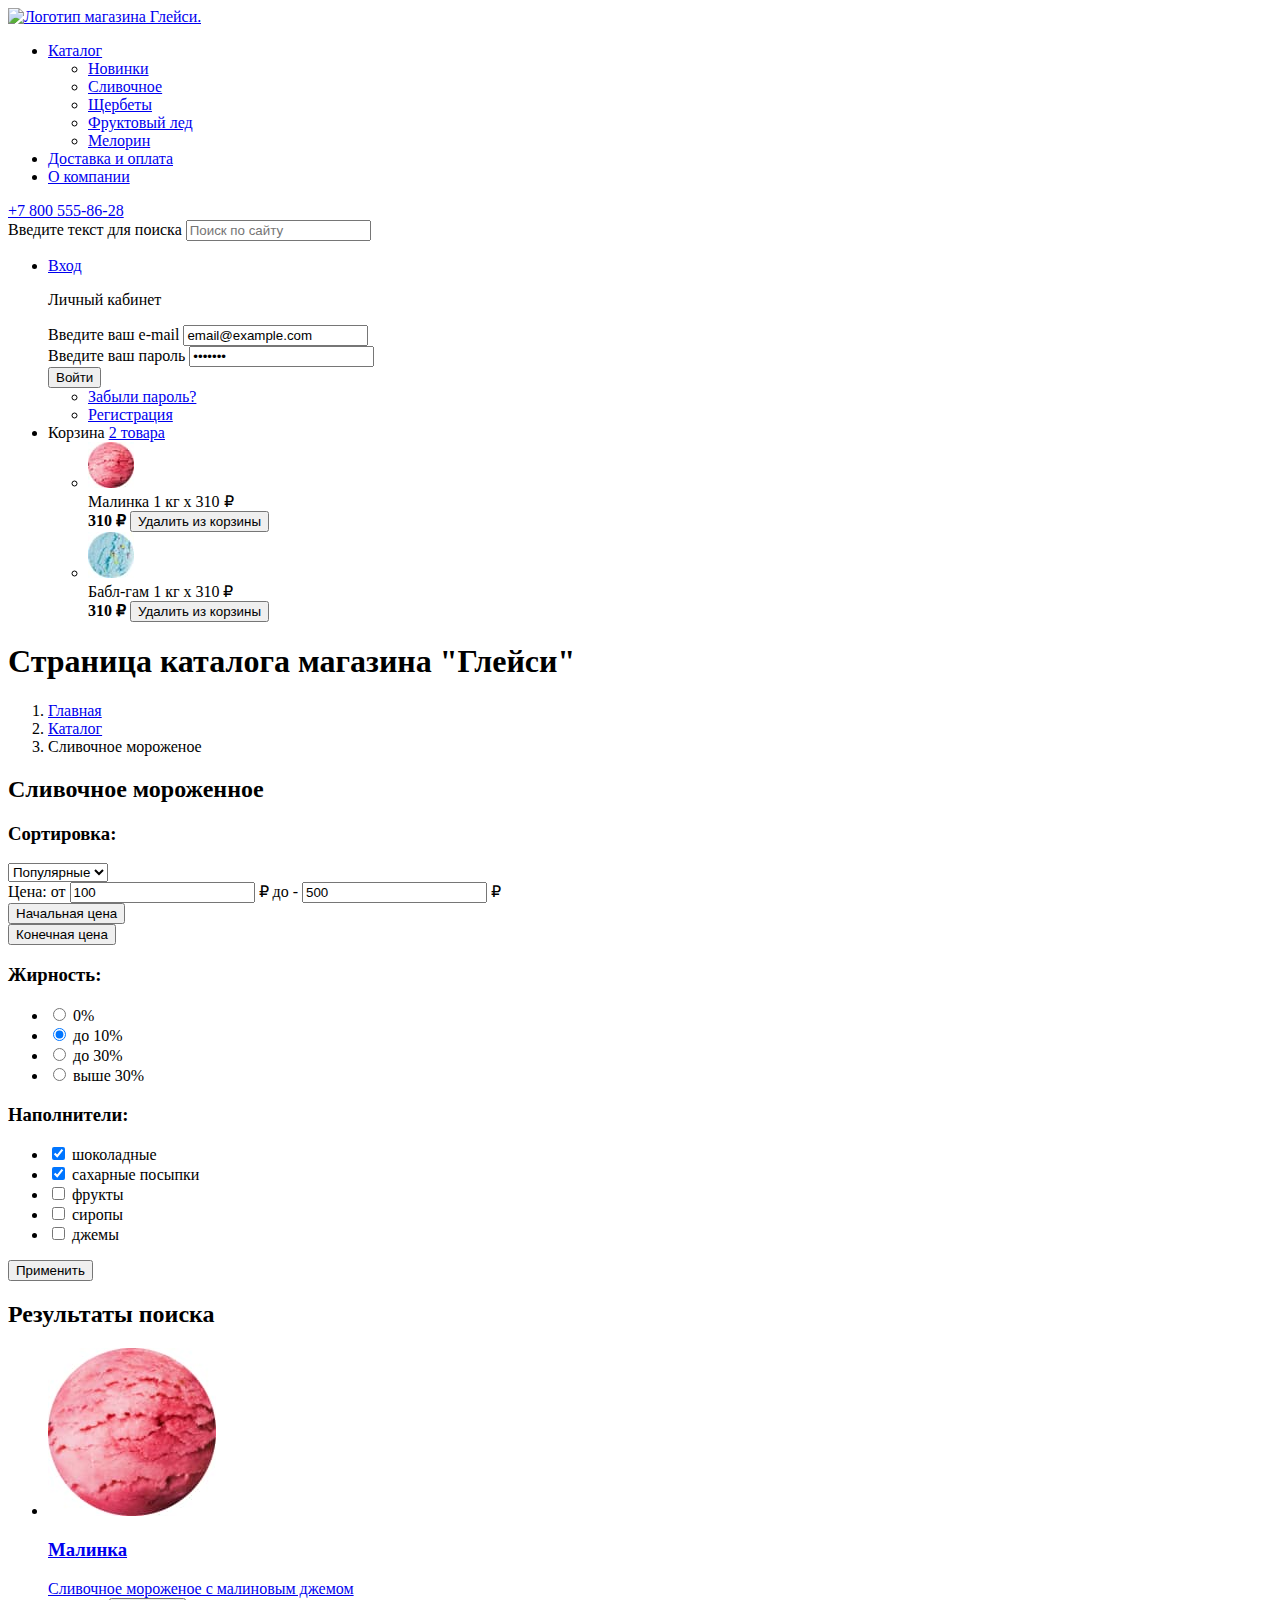
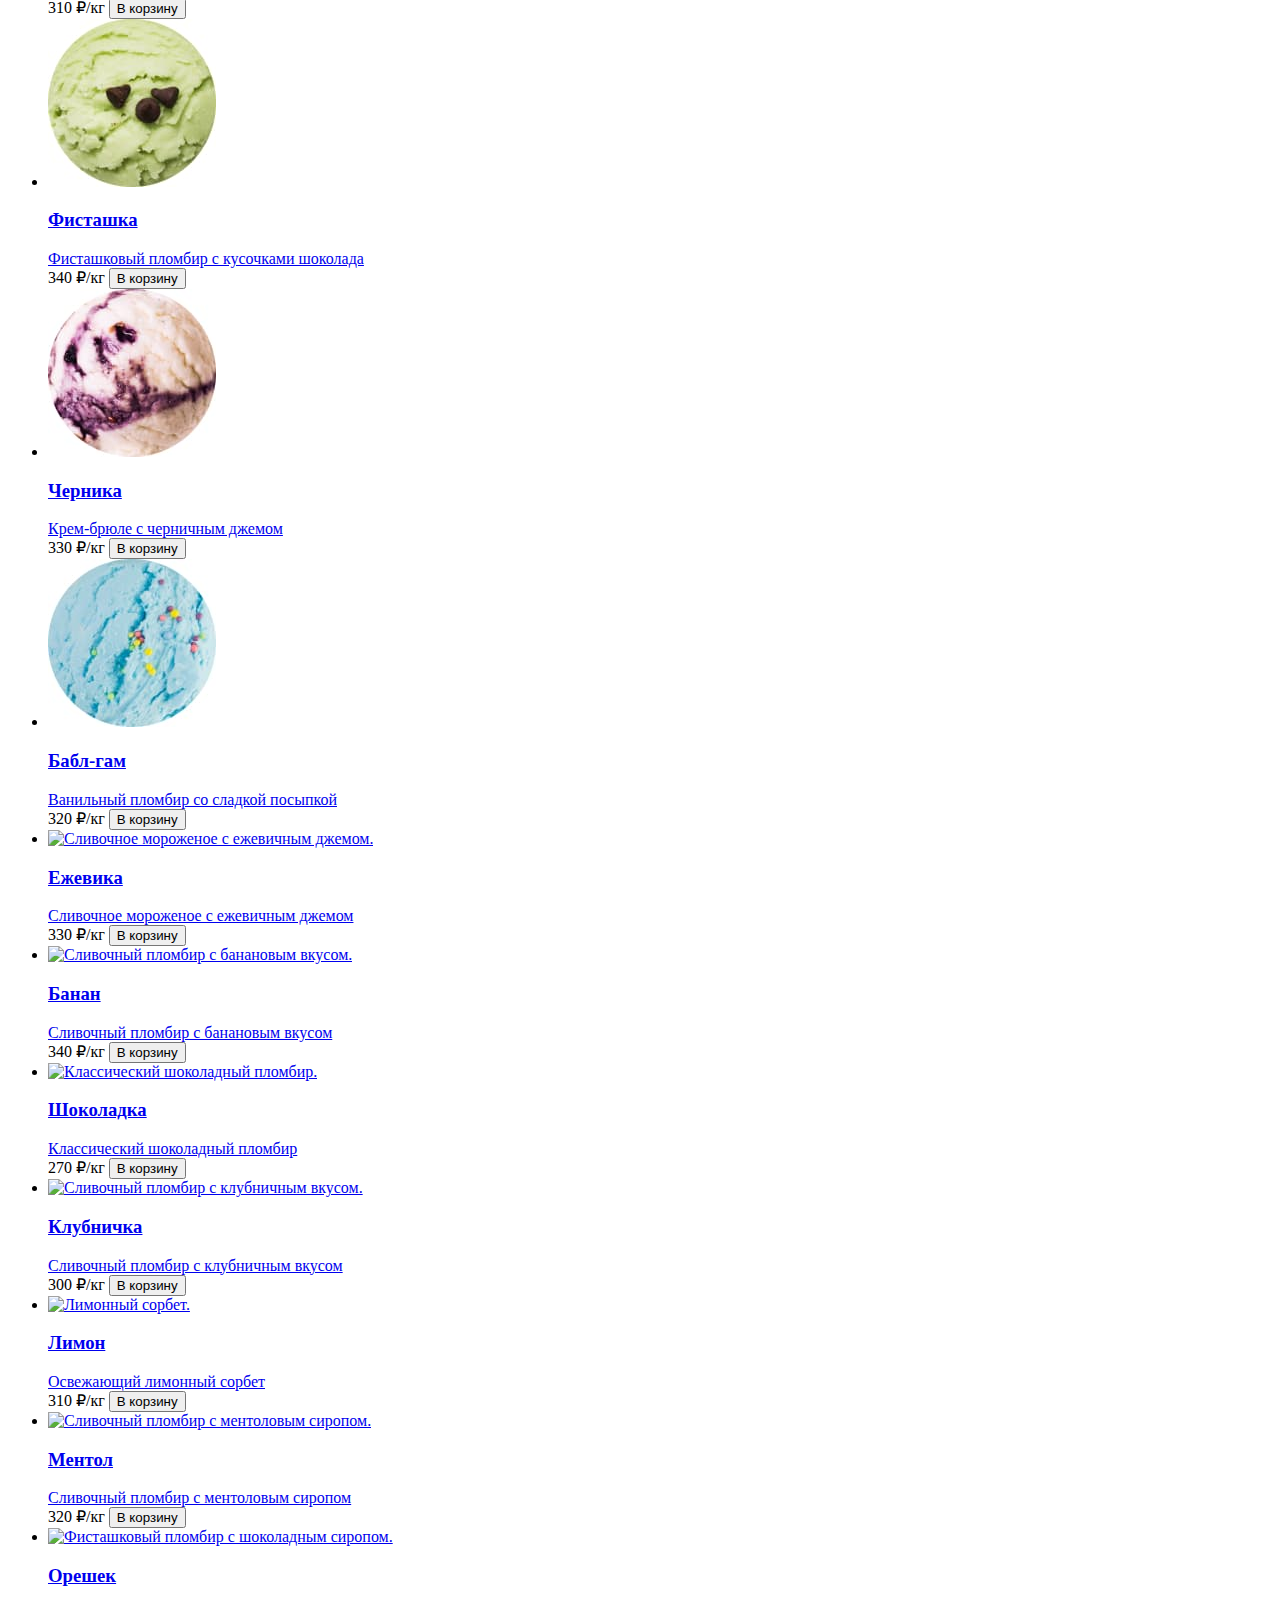
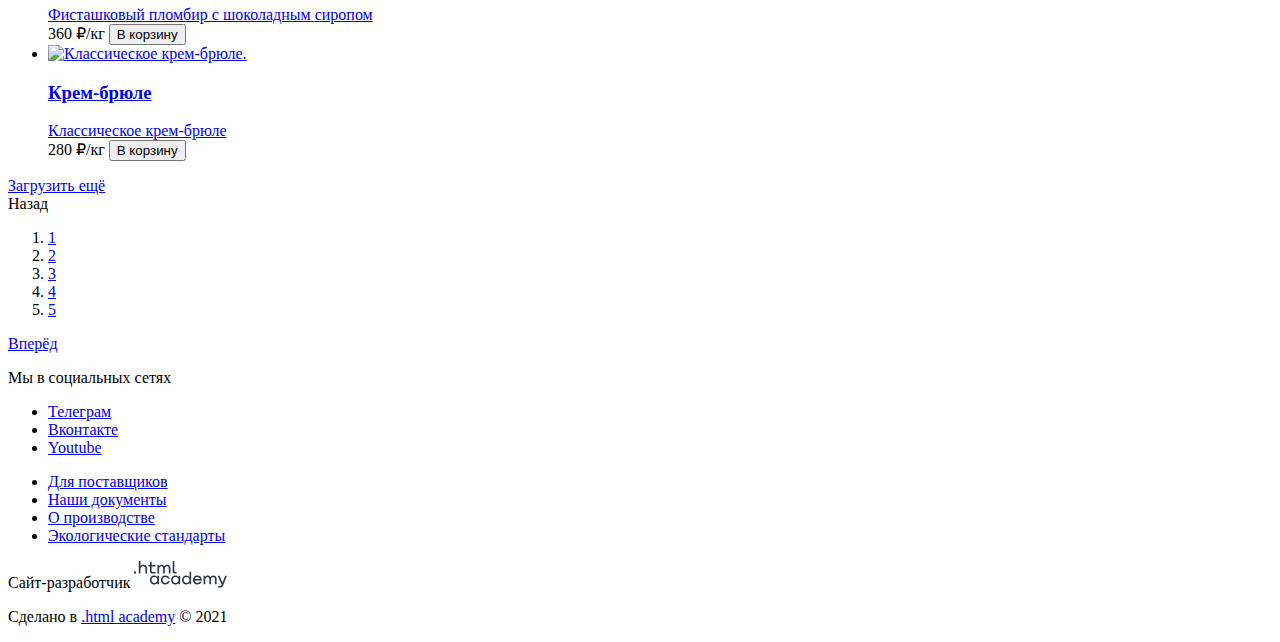
==== catalog.html @ 76308889 "подключает фавиконку" ====
<!DOCTYPE html>
<html lang="ru">

  <head>
    <meta charset="utf-8">
    <title>HTML Academy: Глейси</title>
    <link rel="stylesheet" href="styles/styles.css">
    <link rel="icon" href="favicon.ico">
    <link rel="icon" type="image/png" sizes="32x32" href="./images/favicon.png">
  </head>


  <body>
    <div class="container">
      <header class="main-header">
        <a href="/index.html" class="logo-navigation">
          <img src="./images/logo.svg" alt="Логотип магазина Глейси." width="137" height="56">
        </a>
        <nav class="main-navigation">
          <ul class="main-navigation-list">
            <li class="main-navigation-item">
              <a href="#" class="main-navigation-link">Каталог</a>
              <div class="navigation-catalog">
                <ul class="navigation-catalog-menu">
                  <li class="navigation-catalog-item">
                    <a href="#" class="navigation-catalog-link">Новинки</a>
                  </li>
                  <li class="navigation-catalog-item">
                    <a href="#" class="navigation-catalog-link">Сливочное</a>
                  </li>
                  <li class="navigation-catalog-item">
                    <a href="#" class="navigation-catalog-link">Щербеты</a>
                  </li>
                  <li class="navigation-catalog-item">
                    <a href="#" class="navigation-catalog-link">Фруктовый лед</a>
                  </li>
                  <li class="navigation-catalog-item">
                    <a href="#" class="navigation-catalog-link">Мелорин</a>
                  </li>
                </ul>
              </div>
            </li>
            <li class="main-navigation-item">
              <a href="#" class="main-navigation-link">Доставка и оплата</a>
            </li>
            <li class="main-navigation-item">
              <a href="#" class="main-navigation-link">О компании</a>
            </li>
          </ul>
          <div class="other-navigation">
            <a href="tel:+78005558628" class="header-link-phone">
              <span class="header-phone-text">+7 800 555-86-28</span>
            </a>
            <div class="header-search">
              <form action="https://echo.htmlacademy.ru/" class="navigation-form" method="get">
                <label class="visually-hidden" for="search">Введите текст для поиска</label>
                <input class="navigation-search" id="search" type="text" name="search" placeholder="Поиск по сайту"
                  required>
              </form>
            </div>
            <ul class="user-navigation">
              <li class="user-navigation-item">
                <a href="#" class="user-navigation-link">Вход</a>
                <div class="personal-account">
                  <p class="personal-account-title">Личный кабинет</p>
                  <form action="https://echo.htmlacademy.ru/" class="personal-account-form">
                    <div class="personal-account-label">
                      <label for="mail" class="visually-hidden">Введите ваш e-mail</label>
                      <input type="email" name="e-mail" id="mail" value="email@example.com" required>
                    </div>
                    <div class="personal-account-label">
                      <label for="password" class="visually-hidden">Введите ваш пароль</label>
                      <input type="password" name="password" id="password" value="example" required>
                    </div>
                    <button class="personal-account-button" type="submit">
                      <span class="button-text">Войти</span>
                    </button>
                    <ul class="personal-account-links">
                      <li class="personal-account-item">
                        <a href="#" class="password-link">Забыли пароль?</a>
                      </li>
                      <li class="personal-account-item">
                        <a href="#" class="registration-link">Регистрация</a>
                      </li>
                    </ul>
                  </form>
                </div>
              </li>
              <li class="user-navigation-item">
                <span class="visually-hidden">Корзина</span>
                <a href="#" class="user-navigation-cart">
                  <span class="user-navigation-text">2 товара</span>
                </a>
                <div class="popover-cart">
                  <div class="popover-cart-wrapper">
                    <ul class="cart-list-products">
                      <li class="cart-item-product">
                        <span class="cart-image-wrapper">
                          <img src="./images/products/product-cart-1.jpg" alt="Мороженное с малиновым джемом."
                            class="cart-image" width="46" height="46">
                        </span>
                        <div class="product-wrapper">
                          <span class="cart-product-name">Малинка</span>
                          <span class="cart-chosen-price">1 кг х 310 ₽</span>
                        </div>
                        <b class="cart-product-price">310 ₽</b>
                        <button class="cart-product-delete" type="button">
                          <span class="visually-hidden">Удалить из корзины</span>
                        </button>
                      </li>
                      <li class="cart-item-product">
                        <span class="cart-image-wrapper">
                          <img src="./images/products/product-cart-2.jpg" alt="Ванильный пломбир со сладкой посыпкой."
                            class="cart-image" width="46" height="46">
                        </span>
                        <div class="product-wrapper">
                          <span class="cart-product-name">Бабл-гам</span>
                          <span class="cart-chosen-price">1 кг х 310 ₽</span>
                        </div>
                        <b class="cart-product-price">310 ₽</b>
                        <button class="cart-product-delete" type="button">
                          <span class="visually-hidden">Удалить из корзины</span>
                        </button>
                      </li>
                    </ul>
                  </div>
                </div>
              </li>
            </ul>
          </div>
        </nav>
      </header>
      <main class="main-catalog">
        <h1 class="visually-hidden">Страница каталога магазина "Глейси"</h1>
        <ol class="breadcrumbs">
          <li class="breadcrumb-item">
            <a href="index.html" class="breadcrumb-link">Главная</a>
          </li>
          <li class="breadcrumb-item">
            <a href="#" class="breadcrumb-link">Каталог</a>
          </li>
          <li class="breadcrumb-item">
            <span class="breadcrumb-link breadcrumb-link-current">Сливочное мороженое</span>
          </li>
        </ol>
        <section class="catalog-filter">
          <h2 class="catalog-filter-heading">Сливочное мороженное</h2>
          <form action="https://echo.htmlacademy.ru/" class="catalog-filter-form" method="get">
            <div class="filter-group">
              <h3 class="filter-group-title">Сортировка:</h3>
              <select class="catalog-select" name="sorting">
                <option class="product-classification" value="popular" selected>Популярные</option>
                <option class="product-classification" value="inexpensive">Дорогие</option>
                <option class="product-classification" value=" feedback">Дешевые</option>
              </select>
            </div>
            <div class="filter-group">
              <label for="filter-price" class="filter-group-title">Цена:</label>
              <span class="visually-hidden">от</span>
              <input id="filter-price" class="filter-control" name="min-price" placeholder="" value="100" type="number">
              <span class="filter-control-text">₽</span>


              <label for="filter-price-min">
                <span class="visually-hidden">до</span>
              </label>-
              <input id="filter-price-min" class="filter-control" name="max-price" placeholder="" value="500"
                type="number">
              <span class="filter-control-text">₽</span>
              <div class="range">
                <div class="range-scale">
                  <div class="range-bar" style="left: 0; width: 164px;">
                    <button class="range-button range-button-min" type="button">
                      <span class="visually-hidden">Начальная цена</span>
                    </button>
                    <button class="range-button range-button-max" type="button">
                      <span class="visually-hidden">Конечная цена</span>
                    </button>
                  </div>
                </div>
              </div>
            </div>
            <div class="filter-group">
              <h3 class="filter-group-title">Жирность:</h3>
              <ul class="filter-list">
                <li class="filter-item">
                  <label class="filter-control">
                    <input class="filter-control-input visually-hidden" type="radio" name="percent-fat"
                      value="fat-free">
                    <span class="filter-control-check"></span>
                    <span class="filter-label">0%</span>
                  </label>
                </li>
                <li class="filter-item">
                  <label class="filter-control">
                    <input class="filter-control-input visually-hidden" type="radio" name="percent-fat" value="low-fat"
                      checked>
                    <span class="filter-control-check"></span>
                    <span class="filter-label">до 10%</span>
                  </label>
                </li>
                <li class="filter-item">
                  <label class="filter-control">
                    <input class="filter-control-input visually-hidden" type="radio" name="percent-fat"
                      value="medium-fat">
                    <span class="filter-control-check"></span>
                    <span class="filter-label">до 30%</span>
                  </label>
                </li>
                <li class="filter-item">
                  <label class="filter-control">
                    <input class="filter-control-input visually-hidden" type="radio" name="percent-fat"
                      value="high-fat">
                    <span class="filter-control-check"></span>
                    <span class="filter-label">выше 30%</span>
                  </label>
                </li>
              </ul>
            </div>
            <div class="filter-group">
              <h3 class="filter-group-title">Наполнители:</h3>
              <ul class="filter-list">
                <li class="filter-item">
                  <label class="filter-control">
                    <input class="filter-control-input visually-hidden" type="checkbox" name="chocolate"
                      value="filler-chocolate" checked>
                    <span class="filter-control-mark"></span>
                    <span class="filter-label">шоколадные</span>
                  </label>
                </li>
                <li class="filter-item">
                  <label class="filter-control">
                    <input class="filter-control-input visually-hidden" type="checkbox" name="sugar"
                      value="filler-sugar" checked>
                    <span class="filter-control-mark"></span>
                    <span class="filter-label">сахарные посыпки</span>
                  </label>
                </li>
                <li class="filter-item">
                  <label class="filter-control">
                    <input class="filter-control-input visually-hidden" type="checkbox" name="fruits"
                      value="filler-fruits">
                    <span class="filter-control-mark"></span>
                    <span class="filter-label">фрукты</span>
                  </label>
                </li>
                <li class="filter-item">
                  <label class="filter-control">
                    <input class="filter-control-input visually-hidden" type="checkbox" name="syrup"
                      value="filler-syrup">
                    <span class="filter-control-mark"></span>
                    <span class="filter-label">сиропы</span>
                  </label>
                </li>
                <li class="filter-item">
                  <label class="filter-control">
                    <input class="filter-control-input visually-hidden" type="checkbox" name="jam" value="filler-jam">
                    <span class="filter-control-mark"></span>
                    <span class="filter-label">джемы</span>
                  </label>
                </li>
              </ul>
            </div>
            <button class="filter-button" type="submit">Применить</button>
          </form>
        </section>
        <section class="catalog-result">
          <h2 class="visually-hidden">Результаты поиска</h2>
          <ul class="catalog-products-list">
            <li class="product-item">
              <a href="#" class="product-item-link">
                <img src="./images/products/product-1.jpg" alt="Мороженное с малиновым джемом."
                  class="product-item-image">
                <h3 class="product-title">Малинка</h3>
                <span class="product-text">Сливочное мороженое с малиновым джемом</span>
              </a>
              <div class="product-price">
                <span class="product-item-price">310 ₽/кг</span>
                <button class="product-item-favorite">
                  <span class="visually-hidden">В корзину</span>
                </button>
              </div>
            </li>
            <li class="product-item">
              <a href="#" class="product-item-link">
                <img src="./images/products/product-2.jpg" alt="Фисташковый пломбир с кусочками шоколада."
                  class="product-item-image">
                <h3 class="product-item-title">Фисташка</h3>
                <span class="product-item-text">Фисташковый пломбир с кусочками шоколада</span>
              </a>
              <div class="product-price">
                <span class="product-item-price">340 ₽/кг</span>
                <button class="product-item-favorite">
                  <span class="visually-hidden">В корзину</span>
                </button>
              </div>
            </li>
            <li class="product-item">
              <a href="#" class="product-item-link">
                <img src="./images/products/product-3.jpg" alt="Крем-брюле с черничным джемом."
                  class="product-item-image">
                <h3 class="product-item-title">Черника</h3>
                <span class="product-item-text">Крем-брюле с черничным джемом</span>
              </a>
              <div class="product-price">
                <span class="product-item-price">330 ₽/кг</span>
                <button class="product-item-favorite">
                  <span class="visually-hidden">В корзину</span>
                </button>
              </div>
            </li>
            <li class="product-item">
              <a href="#" class="product-item-link">
                <img src="./images/products/product-4.jpg" alt="Ванильный пломбир со сладкой посыпкой."
                  class="product-item-image">
                <h3 class="product-item-title">Бабл-гам</h3>
                <span class="product-item-text">Ванильный пломбир со сладкой посыпкой</span>
              </a>
              <div class="product-price">
                <span class="product-item-price">320 ₽/кг</span>
                <button class="product-item-favorite">
                  <span class="visually-hidden">В корзину</span>
                </button>
              </div>
            </li>
            <li class="product-item">
              <a href="#" class="product-item-link">
                <img src="./images/products/product-5.jpg" alt="Сливочное мороженое с ежевичным джемом."
                  class="product-item-image">
                <h3 class="product-item-title">Ежевика</h3>
                <span class="product-item-text">Сливочное мороженое с ежевичным джемом</span>
              </a>
              <div class="product-price">
                <span class="product-item-price">330 ₽/кг</span>
                <button class="product-item-favorite">
                  <span class="visually-hidden">В корзину</span>
                </button>
              </div>
            </li>
            <li class="product-item">
              <a href="#" class="product-item-link">
                <img src="./images/products/product-6.jpg" alt="Сливочный пломбир с банановым вкусом."
                  class="product-item-image">
                <h3 class="product-item-title">Банан</h3>
                <span class="product-item-text">Сливочный пломбир с банановым вкусом</span>
              </a>
              <div class="product-price">
                <span class="product-item-price">340 ₽/кг</span>
                <button class="product-item-favorite">
                  <span class="visually-hidden">В корзину</span>
                </button>
              </div>
            </li>

            <li class="product-item">
              <a href="#" class="product-item-link">
                <img src="./images/products/product-7.jpg" alt="Классический шоколадный пломбир."
                  class="product-item-image">
                <h3 class="product-title">Шоколадка</h3>
                <span class="product-text">Классический шоколадный пломбир</span>
              </a>
              <div class="product-price">
                <span class="product-item-price">270 ₽/кг</span>
                <button class="product-item-favorite">
                  <span class="visually-hidden">В корзину</span>
                </button>
              </div>
            </li>
            <li class="product-item">
              <a href="#" class="product-item-link">
                <img src="./images/products/product-8.jpg" alt="Сливочный пломбир с клубничным вкусом."
                  class="product-item-image">
                <h3 class="product-title">Клубничка</h3>
                <span class="product-text">Сливочный пломбир с клубничным вкусом</span>
              </a>
              <div class="product-price">
                <span class="product-item-price">300 ₽/кг</span>
                <button class="product-item-favorite">
                  <span class="visually-hidden">В корзину</span>
                </button>
              </div>
            </li>
            <li class="product-item">
              <a href="#" class="product-item-link">
                <img src="./images/products/product-9.jpg" alt="Лимонный сорбет." class="product-item-image">
                <h3 class="product-title">Лимон</h3>
                <span class="product-text">Освежающий лимонный сорбет</span>
              </a>
              <div class="product-price">
                <span class="product-item-price">310 ₽/кг</span>
                <button class="product-item-favorite">
                  <span class="visually-hidden">В корзину</span>
                </button>
              </div>
            </li>
            <li class="product-item">
              <a href="#" class="product-item-link">
                <img src="./images/products/product-10.jpg" alt="Сливочный пломбир с ментоловым сиропом."
                  class="product-item-image">
                <h3 class="product-title">Ментол</h3>
                <span class="product-text">Сливочный пломбир с ментоловым сиропом</span>
              </a>
              <div class="product-price">
                <span class="product-item-price">320 ₽/кг</span>
                <button class="product-item-favorite">
                  <span class="visually-hidden">В корзину</span>
                </button>
              </div>
            </li>
            <li class="product-item">
              <a href="#" class="product-item-link">
                <img src="./images/products/product-11.jpg" alt="Фисташковый пломбир с шоколадным сиропом."
                  class="product-item-image">
                <h3 class="product-title">Орешек</h3>
                <span class="product-text">Фисташковый пломбир с шоколадным сиропом</span>
              </a>
              <div class="product-price">
                <span class="product-item-price">360 ₽/кг</span>
                <button class="product-item-favorite">
                  <span class="visually-hidden">В корзину</span>
                </button>
              </div>
            </li>
            <li class="product-item">
              <a href="#" class="product-item-link">
                <img src="./images/products/product-12.jpg" alt="Классическое крем-брюле." class="product-item-image">
                <h3 class="product-title">Крем-брюле</h3>
                <span class="product-text">Классическое крем-брюле</span>
              </a>
              <div class="product-price">
                <span class="product-item-price">280 ₽/кг</span>
                <button class="product-item-favorite">
                  <span class="visually-hidden">В корзину</span>
                </button>
              </div>
            </li>
          </ul>
          <a class="button-more button" href="#">Загрузить ещё</a>
          <div class="catalog-paganation">
            <a class="paganation-button paganation-button-disabled button">
              <span class="visually-hidden">Назад</span>
            </a>
            <ol class="paganation-list">
              <li class="paganation-item">
                <a href="#" class="paganation-link paganation-link-current">1</a>
              </li>
              <li class="paganation-item">
                <a href="#" class="paganation-link">2</a>
              </li>
              <li class="paganation-item">
                <a href="#" class="paganation-link">3</a>
              </li>
              <li class="paganation-item">
                <a href="#" class="paganation-link">4</a>
              </li>
              <li class="paganation-item">
                <a href="#" class="paganation-link">5</a>
              </li>
            </ol>
            <a href="#" class="paganation-button button">
              <span class="visually-hidden">Вперёд</span>
            </a>
          </div>



        </section>

      </main>
      <footer class="page-footer">
        <div class="footer-social-block">
          <p class="visually-hidden">Мы в социальных сетях</p>
          <ul class="footer-socials">
            <li class="footer-social-item">
              <a href="https://t.me/htmlacademy" class="social-link">
                <span class="visually-hidden">Телеграм</span>
              </a>
            </li>
            <li class="footer-social-item">
              <a href=" https://vk.com/htmlacademy" class="social-link">
                <span class="visually-hidden">Вконтакте</span>
              </a>
            </li>
            <li class="footer-social-item">
              <a href=" https://www.youtube.com/user/htmlacademyru" class="social-link">
                <span class="visually-hidden">Youtube</span>
              </a>
            </li>
          </ul>
        </div>
        <div class="footer-info">
          <ul class="footer-info-list">
            <li class="footer-info-item">
              <a href="#" class="footer-info-link">Для поставщиков</a>
            </li>
            <li class="footer-info-item">
              <a href="#" class="footer-info-link">Наши документы</a>
            </li>
            <li class="footer-info-item">
              <a href="#" class="footer-info-link">О производстве</a>
            </li>
            <li class="footer-info-item">
              <a href="#" class="footer-info-link">Экологические стандарты</a>
            </li>
          </ul>
        </div>
        <div class="footer-developer">
          <span class="visually-hidden">Сайт-разработчик</span>
          <a href="https://htmlacademy.ru/" class="footer-link-delover">
            <svg xmlns="http://www.w3.org/2000/svg" width="93" height="27" fill="none" viewBox="0 0 93 27">
              <g fill="#2D3440" clip-path="url(#a)">
                <path
                  d="M0 10.416V12.5h1.988v-2.083H0ZM9.419 3.663c-1.262 0-2.282.573-2.922 1.406h-.069V0H4.786v12.5h1.642V8.212c0-1.72 1.072-2.952 2.645-2.952 1.486 0 2.35 1.111 2.35 2.604V12.5h1.643V7.57c0-2.38-1.47-3.907-3.647-3.907ZM21.525 3.906h-3.889V.868h-1.642v3.038H14.44v1.597h1.555v4.844c0 1.389.778 2.153 2.178 2.153h3.353v-1.615h-3.024c-.554 0-.865-.312-.865-.85V5.503h3.89V3.906ZM33.255 3.68c-1.314 0-2.316.643-2.87 1.667h-.051C29.832 4.34 28.899 3.68 27.62 3.68c-1.14 0-2.005.608-2.523 1.459h-.07V3.906h-1.572V12.5h1.642V8.09c0-1.615.846-2.795 2.126-2.83 1.21-.034 1.918.834 1.918 2.136V12.5h1.642V7.95c0-1.927 1.14-2.69 2.126-2.69 1.193 0 1.901.833 1.901 2.135V12.5h1.642V7.222c0-2.083-1.175-3.542-3.197-3.542ZM38.678 10.277c0 1.407.795 2.223 2.264 2.223h1.624v-1.598h-1.382c-.553 0-.865-.312-.865-.85V0h-1.641v10.277ZM23.375 15.936h-.069c-.64-.863-1.68-1.467-3.065-1.484-2.545-.034-4.363 1.847-4.363 4.505 0 2.675 1.852 4.556 4.346 4.521 1.42-.017 2.441-.655 3.082-1.57h.07v1.329h1.627v-8.543h-1.628v1.242Zm-2.909 5.955c-1.8 0-2.943-1.312-2.943-2.934 0-1.623 1.143-2.934 2.943-2.934 1.75 0 2.892 1.311 2.892 2.934 0 1.605-1.143 2.934-2.892 2.934ZM35.752 17.8c-.398-1.933-2.113-3.348-4.363-3.348-2.719 0-4.537 1.985-4.537 4.505 0 2.52 1.818 4.521 4.537 4.521 2.25 0 3.965-1.45 4.363-3.4h-1.714c-.346 1.088-1.368 1.83-2.632 1.83-1.766 0-2.91-1.33-2.91-2.951 0-1.623 1.144-2.934 2.91-2.934 1.316 0 2.285.776 2.632 1.777h1.714ZM44.546 15.936h-.07c-.64-.863-1.679-1.467-3.064-1.484-2.546-.034-4.364 1.847-4.364 4.505 0 2.675 1.853 4.556 4.346 4.521 1.42-.017 2.442-.655 3.083-1.57h.069v1.329h1.627v-8.543h-1.627v1.242Zm-2.91 5.955c-1.8 0-2.943-1.312-2.943-2.934 0-1.623 1.143-2.934 2.944-2.934 1.749 0 2.892 1.311 2.892 2.934 0 1.605-1.143 2.934-2.892 2.934ZM55.52 16.023h-.07c-.64-.915-1.714-1.554-3.081-1.57-2.494-.035-4.346 1.846-4.346 4.52 0 2.659 1.818 4.54 4.363 4.506 1.35-.018 2.424-.622 3.048-1.485h.086v1.243h1.628V10.81H55.52v5.212Zm-2.909 5.885c-1.8 0-2.944-1.312-2.944-2.934s1.143-2.934 2.944-2.934c1.75 0 2.892 1.329 2.892 2.934 0 1.622-1.143 2.934-2.892 2.934ZM63.345 14.452c-2.632 0-4.433 2.02-4.433 4.522 0 2.433 1.697 4.505 4.467 4.505 2.009 0 3.62-1.088 4.19-2.9h-1.713c-.381.811-1.299 1.329-2.407 1.329-1.558 0-2.667-1.036-2.788-2.364h7.082c.225-2.848-1.558-5.092-4.398-5.092Zm-.035 1.57c1.368 0 2.39.846 2.65 2.072h-5.264c.242-1.208 1.264-2.071 2.614-2.071ZM79.413 14.47c-1.316 0-2.32.638-2.875 1.656h-.052c-.502-1-1.437-1.657-2.718-1.657-1.143 0-2.009.604-2.528 1.45h-.07v-1.225h-1.575v8.543h1.645v-4.384c0-1.605.848-2.779 2.13-2.813 1.212-.034 1.922.828 1.922 2.123v5.074h1.645v-4.522c0-1.916 1.142-2.675 2.13-2.675 1.194 0 1.904.828 1.904 2.123v5.074h1.645V17.99c0-2.07-1.177-3.52-3.203-3.52ZM88.505 21.873l-2.944-7.18h-1.818l3.913 9.355-.017.034c-.277.708-.589.967-1.35.967h-2.026v1.64h2.025c1.49 0 2.286-.674 2.84-2.123l3.775-9.872h-1.68l-2.718 7.18Z" />
              </g>
              <defs>
                <clipPath id="a">
                  <path fill="#fff" d="M0 0h93v26.711H0z" />
                </clipPath>
              </defs>
            </svg>
          </a>
          <p class="footer-developer-text">Сделано в <a href="https://htmlacademy.ru/" class="develover-text-link">.html
              academy</a> © 2021
          </p>
        </div>
      </footer>

    </div>
  </body>

</html>
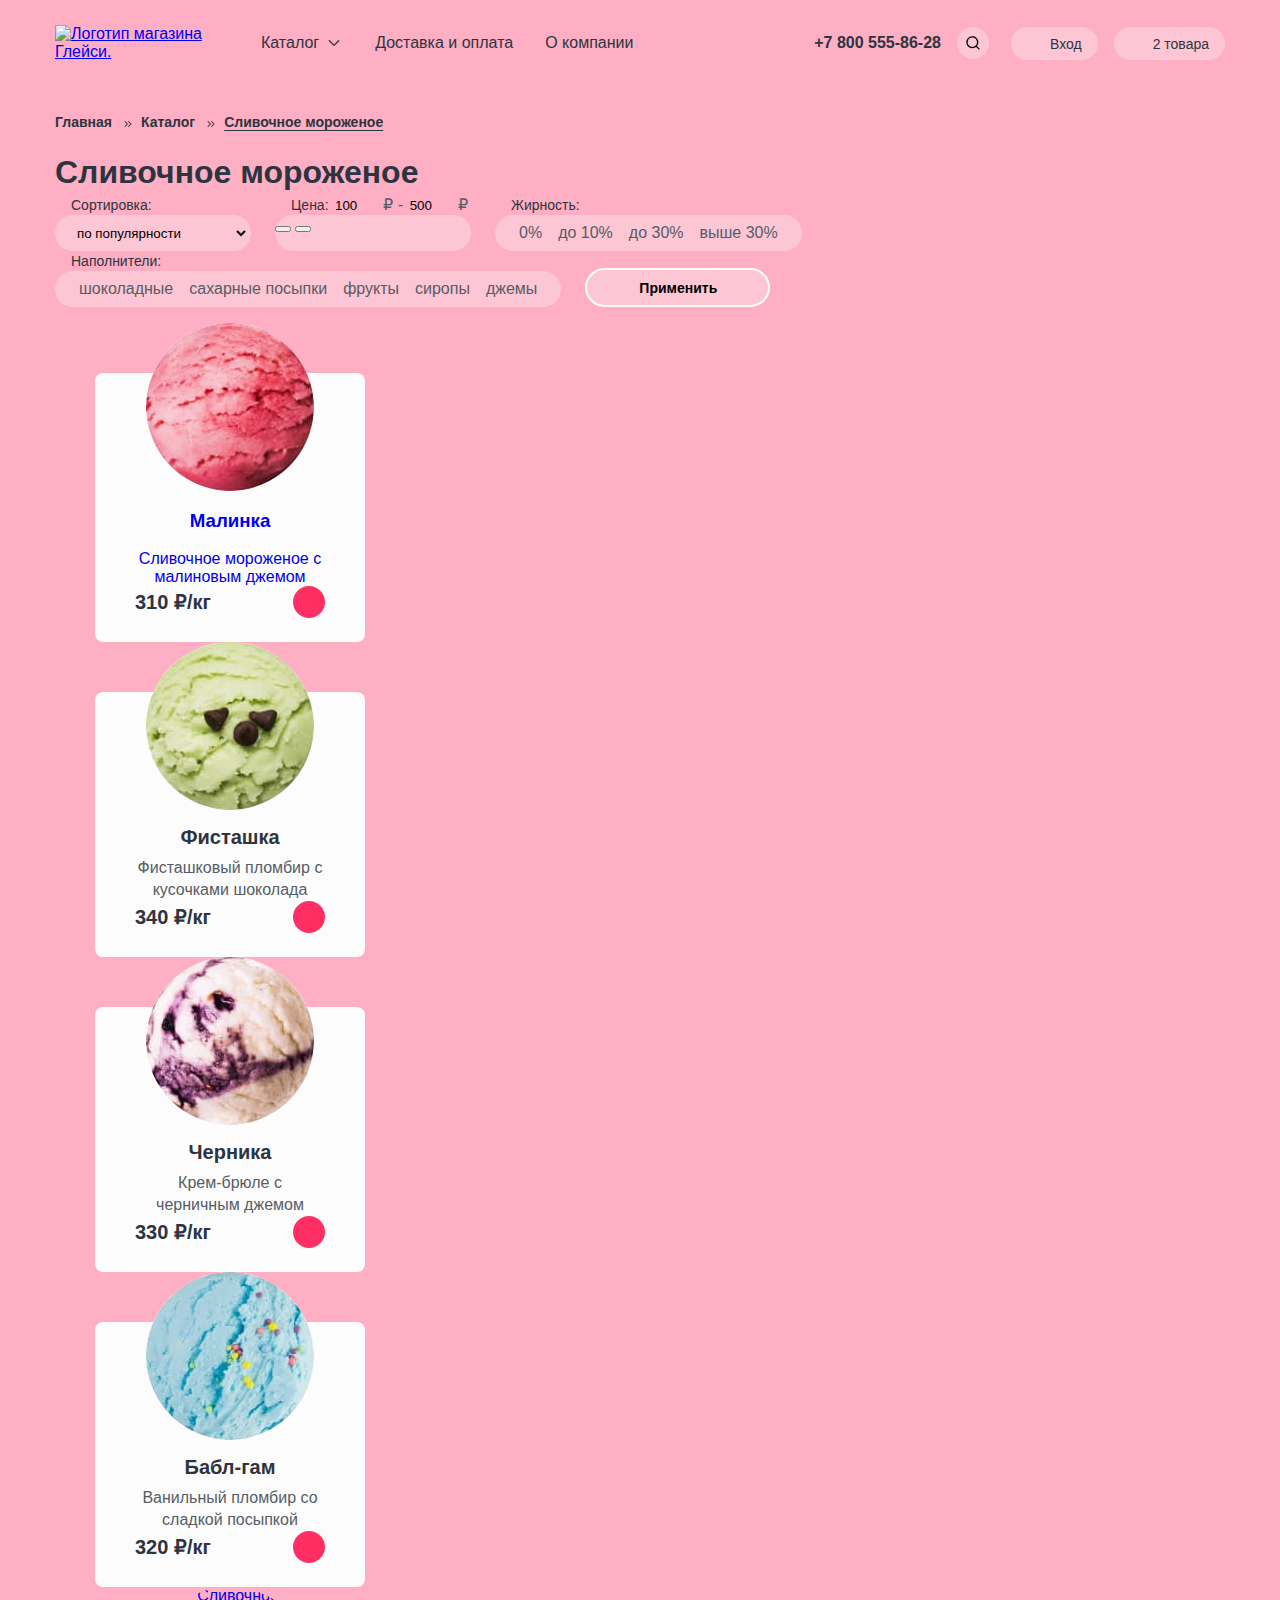
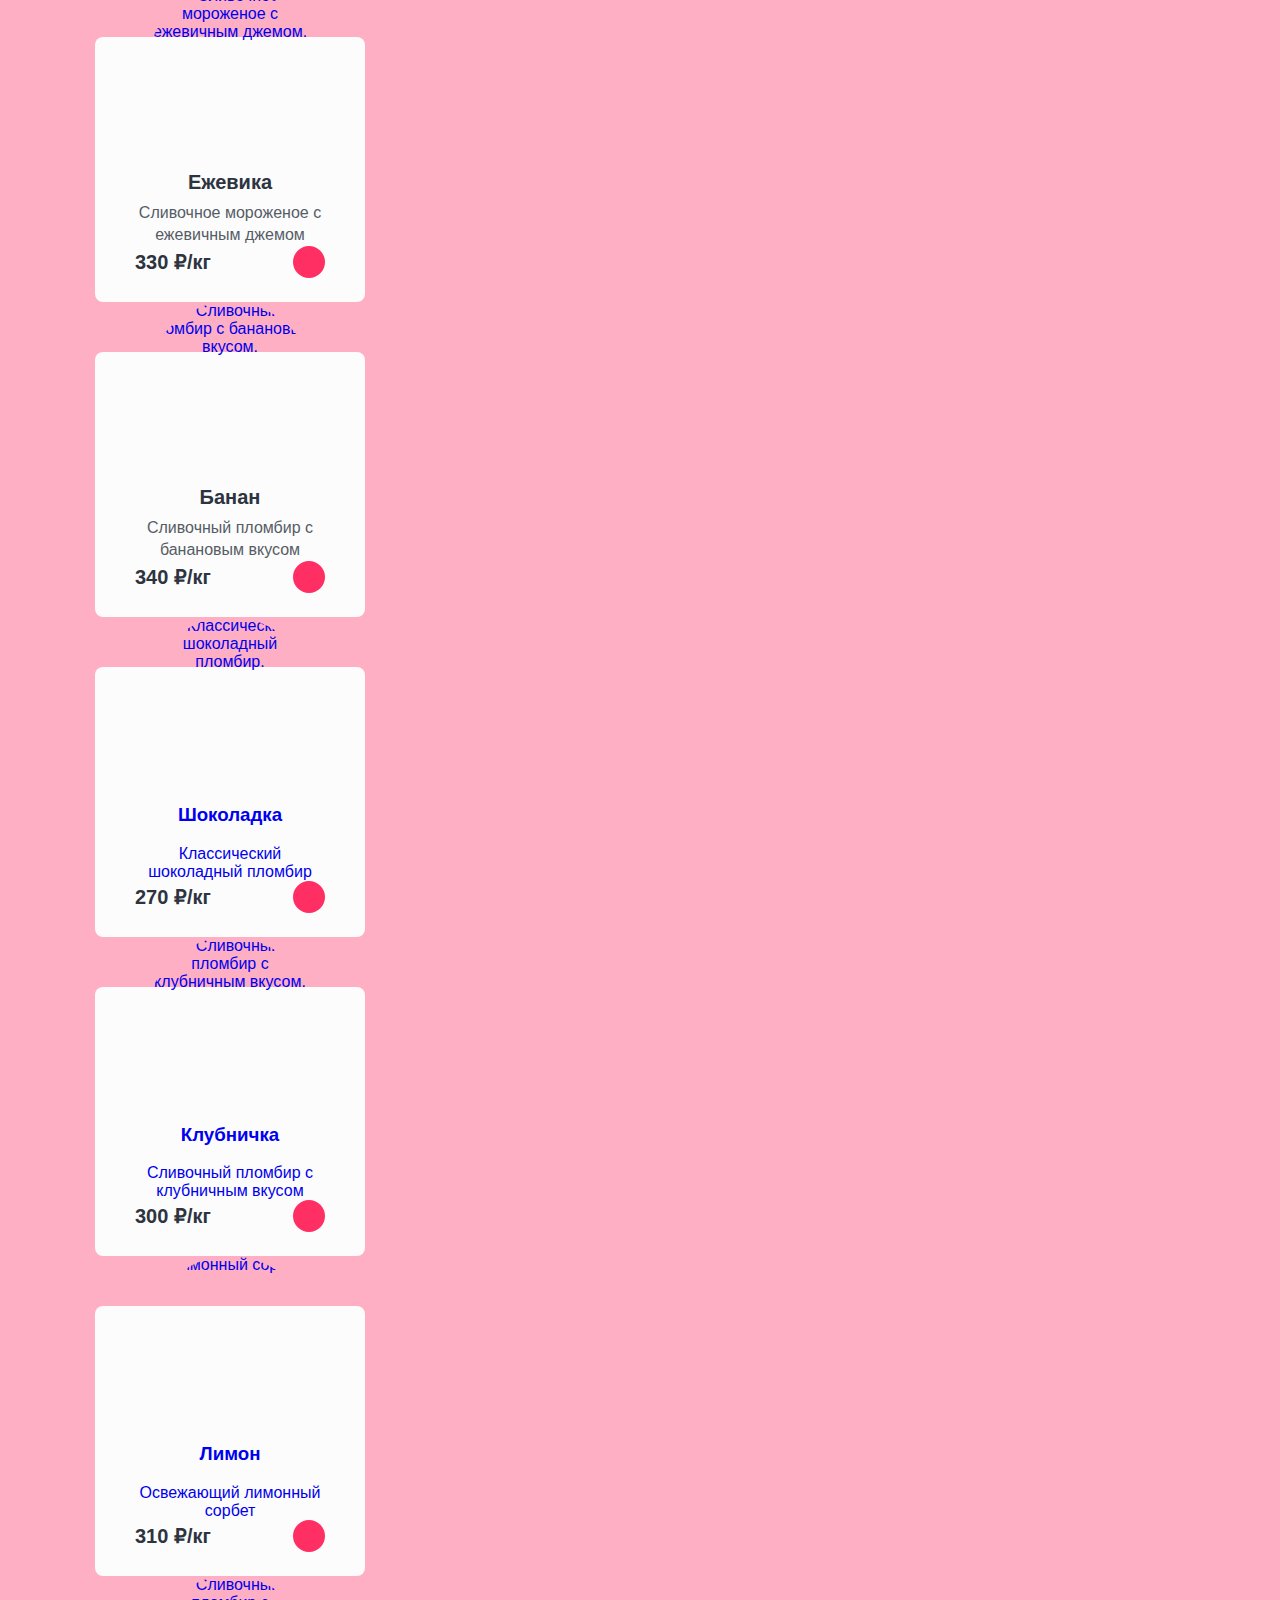
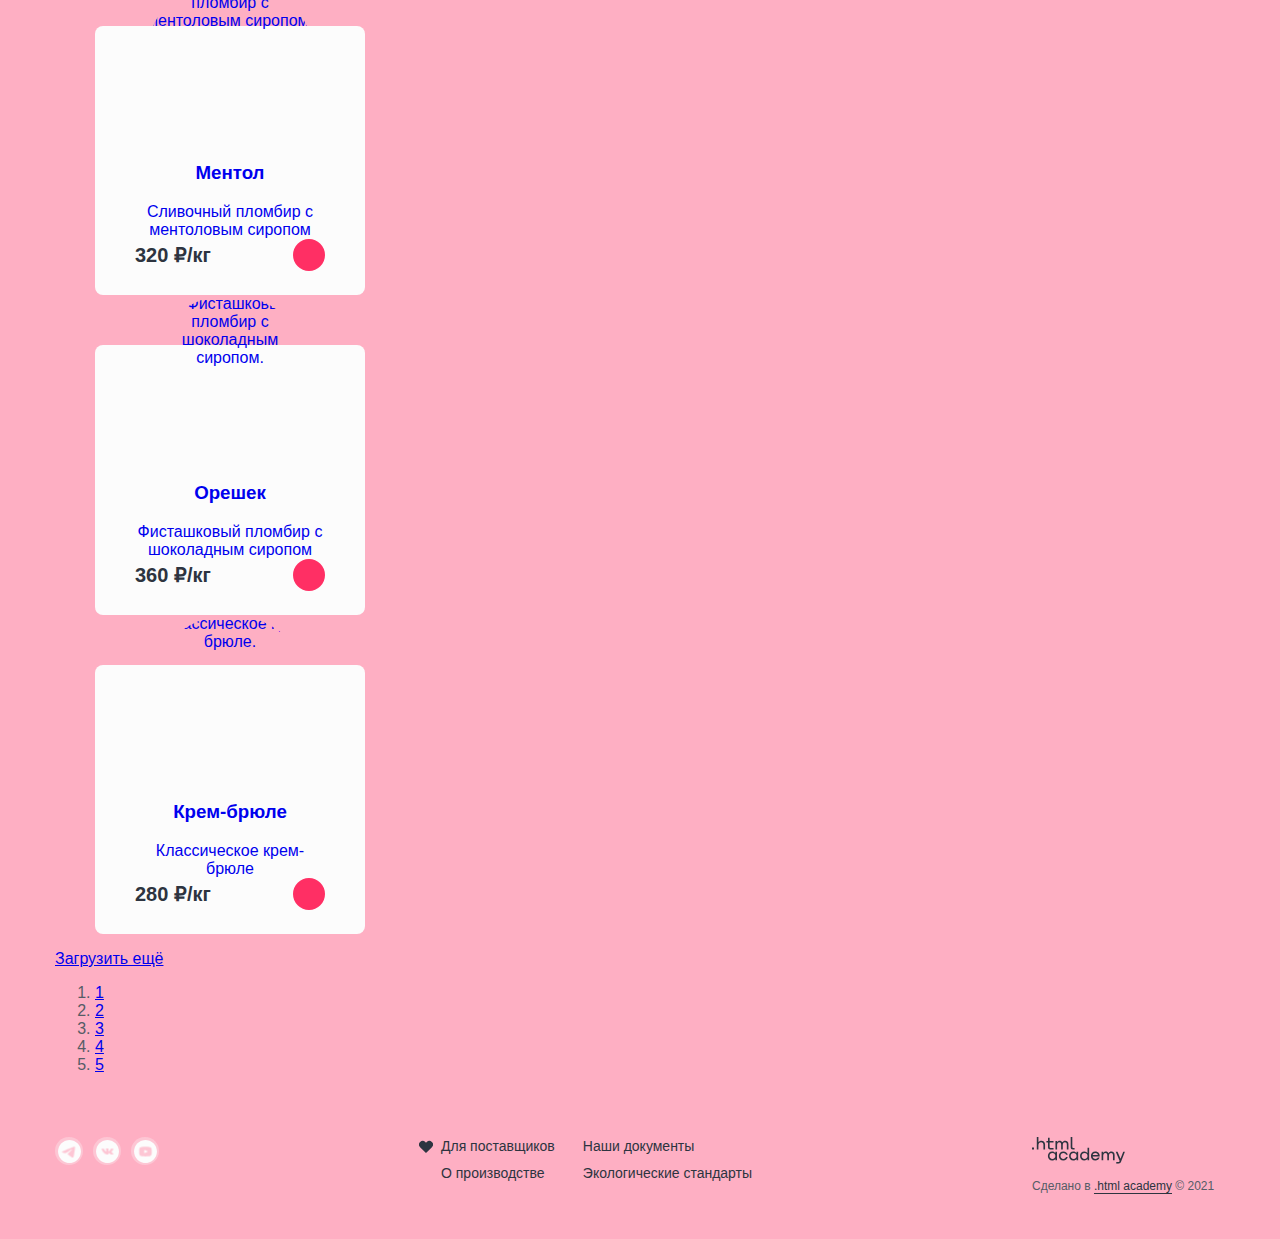
==== commit 77ddde10: "стилизует  фильтр каталога" ====
--- a/catalog.html
+++ b/catalog.html
@@ -10,34 +10,47 @@
   </head>
 
 
-  <body>
+  <body class="body-pink">
     <div class="container">
       <header class="main-header">
-        <a href="/index.html" class="logo-navigation">
+        <a href="./index.html" class="logo-navigation">
           <img src="./images/logo.svg" alt="Логотип магазина Глейси." width="137" height="56">
         </a>
         <nav class="main-navigation">
           <ul class="main-navigation-list">
-            <li class="main-navigation-item">
-              <a href="#" class="main-navigation-link">Каталог</a>
-              <div class="navigation-catalog">
-                <ul class="navigation-catalog-menu">
-                  <li class="navigation-catalog-item">
-                    <a href="#" class="navigation-catalog-link">Новинки</a>
-                  </li>
-                  <li class="navigation-catalog-item">
-                    <a href="#" class="navigation-catalog-link">Сливочное</a>
-                  </li>
-                  <li class="navigation-catalog-item">
-                    <a href="#" class="navigation-catalog-link">Щербеты</a>
-                  </li>
-                  <li class="navigation-catalog-item">
-                    <a href="#" class="navigation-catalog-link">Фруктовый лед</a>
-                  </li>
-                  <li class="navigation-catalog-item">
-                    <a href="#" class="navigation-catalog-link">Мелорин</a>
-                  </li>
-                </ul>
+            <li class="main-navigation-item popover-block">
+              <a href="./catalog.html" class="main-navigation-link dropdown-link  popover-link">Каталог</a>
+              <div class="navigation-catalog popover-window">
+                <div class="navigation-catalog-block">
+                  <ul class="navigation-catalog-menu">
+                    <li class="navigation-catalog-item new-item">
+                      <a href="#" class="navigation-catalog-link new-link">
+                        <span class="navigation-catalog-name">Новинки</span>
+                      </a>
+                    </li>
+                    <li class="navigation-catalog-item">
+                      <a href="#" class="navigation-catalog-link">
+                        <span class="navigation-catalog-name">Сливочное</span>
+                      </a>
+                    </li>
+                    <li class="navigation-catalog-item">
+                      <a href="#" class="navigation-catalog-link">
+                        <span class="navigation-catalog-name">Щербеты</span>
+                      </a>
+                    </li>
+                    <li class="navigation-catalog-item">
+                      <a href="#" class="navigation-catalog-link">
+                        <span class="navigation-catalog-name">Фруктовый лед</span>
+                      </a>
+                    </li>
+                    <li class="navigation-catalog-item">
+                      <a href="#" class="navigation-catalog-link">
+                        <span class="navigation-catalog-name">Мелорин</span>
+                      </a>
+                    </li>
+                  </ul>
+                </div>
+
               </div>
             </li>
             <li class="main-navigation-item">
@@ -48,81 +61,130 @@
             </li>
           </ul>
           <div class="other-navigation">
-            <a href="tel:+78005558628" class="header-link-phone">
-              <span class="header-phone-text">+7 800 555-86-28</span>
-            </a>
-            <div class="header-search">
-              <form action="https://echo.htmlacademy.ru/" class="navigation-form" method="get">
-                <label class="visually-hidden" for="search">Введите текст для поиска</label>
-                <input class="navigation-search" id="search" type="text" name="search" placeholder="Поиск по сайту"
-                  required>
-              </form>
-            </div>
-            <ul class="user-navigation">
-              <li class="user-navigation-item">
-                <a href="#" class="user-navigation-link">Вход</a>
-                <div class="personal-account">
-                  <p class="personal-account-title">Личный кабинет</p>
-                  <form action="https://echo.htmlacademy.ru/" class="personal-account-form">
-                    <div class="personal-account-label">
-                      <label for="mail" class="visually-hidden">Введите ваш e-mail</label>
-                      <input type="email" name="e-mail" id="mail" value="email@example.com" required>
+            <div class="header-help-block">
+              <div class="header-phone-block">
+                <a href="tel:+78005558628" class="header-link-phone">
+                  <span class="header-phone-text">+7 800 555-86-28</span>
+                </a>
+              </div>
+              <div class="header-search popover-block">
+                <a href="#" class="header-search-link popover-link">
+                  <span class="visually-hidden">Поиск</span>
+                  <span class="header-search-image">
+                    <svg class="header-search-svg" xmlns="http://www.w3.org/2000/svg" width="14" height="14"
+                      viewBox="0 0 14 14">
+                      <path fill-rule="evenodd"
+                        d="M1.663 6.188a4.667 4.667 0 1 1 8.028 3.238.672.672 0 0 0-.124.123 4.667 4.667 0 0 1-7.904-3.361Zm8.412 4.688a6 6 0 1 1 .943-.943l2.45 2.45a.667.667 0 1 1-.943.943l-2.45-2.45Z"
+                        clip-rule="evenodd" />
+                    </svg>
+                  </span>
+                </a>
+                <div class="navigation-form-block">
+                  <form action="https://echo.htmlacademy.ru/" class="navigation-form popover-window" method="get">
+                    <div class="header-search-wrapper">
+                      <label class="visually-hidden" for="search">Введите текст для поиска</label>
+                      <input class="navigation-search" id="search" type="text" name="search"
+                        placeholder="Поиск по сайту" required>
+                      <button class="navigation-search-reset" type="reset">
+                        <span class="visually-hidden">Сброс поиска</span>
+                      </button>
                     </div>
-                    <div class="personal-account-label">
-                      <label for="password" class="visually-hidden">Введите ваш пароль</label>
-                      <input type="password" name="password" id="password" value="example" required>
-                    </div>
-                    <button class="personal-account-button" type="submit">
-                      <span class="button-text">Войти</span>
-                    </button>
-                    <ul class="personal-account-links">
-                      <li class="personal-account-item">
-                        <a href="#" class="password-link">Забыли пароль?</a>
-                      </li>
-                      <li class="personal-account-item">
-                        <a href="#" class="registration-link">Регистрация</a>
-                      </li>
-                    </ul>
                   </form>
                 </div>
+
+              </div>
+            </div>
+
+            <ul class="user-navigation">
+              <li class="user-navigation-item popover-block">
+                <a href="#" class="user-navigation-link popover-link entry-link">Вход</a>
+                <div class="personal-account-wrapper popover-window">
+                  <div class="personal-account">
+                    <p class="personal-account-title">Личный кабинет</p>
+                    <form action="https://echo.htmlacademy.ru/" class="personal-account-form">
+                      <div class="personal-account-label">
+                        <label for="mail" class="visually-hidden">Введите ваш e-mail</label>
+                        <input class="personal-account-input" type="email" name="e-mail" id="mail"
+                          value="email@example.com" required>
+                      </div>
+                      <div class="personal-account-label">
+                        <label for="password" class="visually-hidden">Введите ваш пароль</label>
+                        <input class="personal-account-input personal-account-password" type="password" name="password"
+                          id="password" value="exampl" required>
+                      </div>
+                      <div class="personal-account-entry">
+                        <button class="personal-account-button red-button" type="submit">
+                          <span class="button-text">Войти</span>
+                        </button>
+                        <ul class="personal-account-links">
+                          <li class="personal-account-item">
+                            <a href="#" class="password-link">Забыли пароль?</a>
+                          </li>
+                          <li class="personal-account-item">
+                            <a href="#" class="registration-link">Регистрация</a>
+                          </li>
+                        </ul>
+                      </div>
+                    </form>
+                  </div>
+                </div>
               </li>
-              <li class="user-navigation-item">
-                <span class="visually-hidden">Корзина</span>
-                <a href="#" class="user-navigation-cart">
+              <li class="user-navigation-item popover-block">
+                <a href="#" class="user-navigation-link cart-link popover-link">
                   <span class="user-navigation-text">2 товара</span>
                 </a>
-                <div class="popover-cart">
-                  <div class="popover-cart-wrapper">
-                    <ul class="cart-list-products">
-                      <li class="cart-item-product">
-                        <span class="cart-image-wrapper">
-                          <img src="./images/products/product-cart-1.jpg" alt="Мороженное с малиновым джемом."
-                            class="cart-image" width="46" height="46">
-                        </span>
-                        <div class="product-wrapper">
-                          <span class="cart-product-name">Малинка</span>
-                          <span class="cart-chosen-price">1 кг х 310 ₽</span>
+                <div class="popover-cart-wrapper popover-window">
+                  <div class="popover-cart">
+                    <h2 class="popover-cart-title">Корзина</h2>
+                    <form action="https://echo.htmlacademy.ru/" class="popover-cart-form">
+                      <ul class="cart-list-products">
+                        <li class="cart-item-product">
+                          <a href="#" class="cart-product-link">
+                            <div class="cart-image-wrapper">
+                              <img src="./images/products/product-cart-1.jpg" alt="Мороженное с малиновым джемом."
+                                class="cart-image" width="46" height="46">
+                            </div>
+                            <div class="product-wrapper">
+                              <span class="cart-product-name">Малинка</span>
+                              <span class="cart-chosen-price">1 кг х 310 ₽</span>
+                            </div>
+                          </a>
+
+
+                          <b class="cart-product-price">310 ₽</b>
+                          <button class="cart-product-delete" type="button">
+                            <span class="visually-hidden">Удалить из корзины</span>
+                          </button>
+                          <input type="hidden" name="cart-item" value="Малинка">
+                        </li>
+                        <li class="cart-item-product">
+                          <a href="#" class="cart-product-link">
+                            <div class="cart-image-wrapper">
+                              <img src="./images/products/product-cart-2.jpg"
+                                alt="Ванильный пломбир со сладкой посыпкой." class="cart-image" width="46" height="46">
+                            </div>
+                            <div class="product-wrapper">
+                              <span class="cart-product-name">Бабл-гам</span>
+                              <span class="cart-chosen-price">1,5 кг х 320 ₽</span>
+                            </div>
+                          </a>
+
+                          <b class="cart-product-price">480 ₽</b>
+                          <button class="cart-product-delete" type="button">
+                            <span class="visually-hidden">Удалить из корзины</span>
+                          </button>
+                          <input type="hidden" name="cart-item" value="Бабл-гам">
+                        </li>
+                      </ul>
+                      <div class="cart-order">
+                        <button class="cart-order-submit red-button" type="submit">Оформить заказ</button>
+                        <div class="cart-order-text">
+                          <span class="cart-order-sum">Итого:</span>
+                          <span class="cart-order-price">790 ₽</span>
                         </div>
-                        <b class="cart-product-price">310 ₽</b>
-                        <button class="cart-product-delete" type="button">
-                          <span class="visually-hidden">Удалить из корзины</span>
-                        </button>
-                      </li>
-                      <li class="cart-item-product">
-                        <span class="cart-image-wrapper">
-                          <img src="./images/products/product-cart-2.jpg" alt="Ванильный пломбир со сладкой посыпкой."
-                            class="cart-image" width="46" height="46">
-                        </span>
-                        <div class="product-wrapper">
-                          <span class="cart-product-name">Бабл-гам</span>
-                          <span class="cart-chosen-price">1 кг х 310 ₽</span>
-                        </div>
-                        <b class="cart-product-price">310 ₽</b>
-                        <button class="cart-product-delete" type="button">
-                          <span class="visually-hidden">Удалить из корзины</span>
-                        </button>
-                      </li>
-                    </ul>
+
+                      </div>
+                    </form>
                   </div>
                 </div>
               </li>
@@ -144,124 +206,131 @@
           </li>
         </ol>
         <section class="catalog-filter">
-          <h2 class="catalog-filter-heading">Сливочное мороженное</h2>
+          <h2 class="catalog-filter-heading heading-block">Сливочное мороженое</h2>
           <form action="https://echo.htmlacademy.ru/" class="catalog-filter-form" method="get">
-            <div class="filter-group">
-              <h3 class="filter-group-title">Сортировка:</h3>
-              <select class="catalog-select" name="sorting">
-                <option class="product-classification" value="popular" selected>Популярные</option>
-                <option class="product-classification" value="inexpensive">Дорогие</option>
-                <option class="product-classification" value=" feedback">Дешевые</option>
-              </select>
-            </div>
-            <div class="filter-group">
-              <label for="filter-price" class="filter-group-title">Цена:</label>
-              <span class="visually-hidden">от</span>
-              <input id="filter-price" class="filter-control" name="min-price" placeholder="" value="100" type="number">
-              <span class="filter-control-text">₽</span>
-
-
-              <label for="filter-price-min">
-                <span class="visually-hidden">до</span>
-              </label>-
-              <input id="filter-price-min" class="filter-control" name="max-price" placeholder="" value="500"
-                type="number">
-              <span class="filter-control-text">₽</span>
-              <div class="range">
-                <div class="range-scale">
-                  <div class="range-bar" style="left: 0; width: 164px;">
-                    <button class="range-button range-button-min" type="button">
-                      <span class="visually-hidden">Начальная цена</span>
-                    </button>
-                    <button class="range-button range-button-max" type="button">
-                      <span class="visually-hidden">Конечная цена</span>
-                    </button>
+            <div class="filter-group-wrapper">
+              <div class="filter-group">
+                <h3 class="filter-group-title">Сортировка:</h3>
+                <select class="catalog-select" name="sorting">
+                  <option class="product-classification" value="popular" selected>по популярности</option>
+                  <option class="product-classification" value="inexpensive">сначала дорогие</option>
+                  <option class="product-classification" value=" feedback">сначала дешевые</option>
+                </select>
+              </div>
+              <div class="filter-group">
+                <label for="filter-price" class="filter-group-title">Цена:</label>
+                <span class="visually-hidden">от</span>
+                <input id="filter-price" class="filter-control" name="min-price" placeholder="" value="100"
+                  type="number">
+                <span class="filter-control-text">₽</span>
+
+
+                <label for="filter-price-min">
+                  <span class="visually-hidden">до</span>
+                </label>-
+                <input id="filter-price-min" class="filter-control" name="max-price" placeholder="" value="500"
+                  type="number">
+                <span class="filter-control-text">₽</span>
+                <div class="range">
+                  <div class="range-scale">
+                    <div class="range-bar" style="left: 0; width: 164px;">
+                      <button class="range-button range-button-min" type="button">
+                        <span class="visually-hidden">Начальная цена</span>
+                      </button>
+                      <button class="range-button range-button-max" type="button">
+                        <span class="visually-hidden">Конечная цена</span>
+                      </button>
+                    </div>
                   </div>
                 </div>
               </div>
+              <div class="filter-group">
+                <h3 class="filter-group-title">Жирность:</h3>
+                <ul class="filter-list">
+                  <li class="filter-item">
+                    <label class="filter-control">
+                      <input class="filter-control-input visually-hidden" type="radio" name="percent-fat"
+                        value="fat-free">
+                      <span class="filter-control-check"></span>
+                      <span class="filter-label">0%</span>
+                    </label>
+                  </li>
+                  <li class="filter-item">
+                    <label class="filter-control">
+                      <input class="filter-control-input visually-hidden" type="radio" name="percent-fat"
+                        value="low-fat" checked>
+                      <span class="filter-control-check"></span>
+                      <span class="filter-label">до 10%</span>
+                    </label>
+                  </li>
+                  <li class="filter-item">
+                    <label class="filter-control">
+                      <input class="filter-control-input visually-hidden" type="radio" name="percent-fat"
+                        value="medium-fat">
+                      <span class="filter-control-check"></span>
+                      <span class="filter-label">до 30%</span>
+                    </label>
+                  </li>
+                  <li class="filter-item">
+                    <label class="filter-control">
+                      <input class="filter-control-input visually-hidden" type="radio" name="percent-fat"
+                        value="high-fat">
+                      <span class="filter-control-check"></span>
+                      <span class="filter-label">выше 30%</span>
+                    </label>
+                  </li>
+                </ul>
+              </div>
             </div>
-            <div class="filter-group">
-              <h3 class="filter-group-title">Жирность:</h3>
-              <ul class="filter-list">
-                <li class="filter-item">
-                  <label class="filter-control">
-                    <input class="filter-control-input visually-hidden" type="radio" name="percent-fat"
-                      value="fat-free">
-                    <span class="filter-control-check"></span>
-                    <span class="filter-label">0%</span>
-                  </label>
-                </li>
-                <li class="filter-item">
-                  <label class="filter-control">
-                    <input class="filter-control-input visually-hidden" type="radio" name="percent-fat" value="low-fat"
-                      checked>
-                    <span class="filter-control-check"></span>
-                    <span class="filter-label">до 10%</span>
-                  </label>
-                </li>
-                <li class="filter-item">
-                  <label class="filter-control">
-                    <input class="filter-control-input visually-hidden" type="radio" name="percent-fat"
-                      value="medium-fat">
-                    <span class="filter-control-check"></span>
-                    <span class="filter-label">до 30%</span>
-                  </label>
-                </li>
-                <li class="filter-item">
-                  <label class="filter-control">
-                    <input class="filter-control-input visually-hidden" type="radio" name="percent-fat"
-                      value="high-fat">
-                    <span class="filter-control-check"></span>
-                    <span class="filter-label">выше 30%</span>
-                  </label>
-                </li>
-              </ul>
+            <div class="filter-group-wrapper">
+              <div class="filter-group">
+                <h3 class="filter-group-title">Наполнители:</h3>
+                <ul class="filter-list">
+                  <li class="filter-item">
+                    <label class="filter-control">
+                      <input class="filter-control-input visually-hidden" type="checkbox" name="chocolate"
+                        value="filler-chocolate" checked>
+                      <span class="filter-control-mark"></span>
+                      <span class="filter-label">шоколадные</span>
+                    </label>
+                  </li>
+                  <li class="filter-item">
+                    <label class="filter-control">
+                      <input class="filter-control-input visually-hidden" type="checkbox" name="sugar"
+                        value="filler-sugar" checked>
+                      <span class="filter-control-mark"></span>
+                      <span class="filter-label">сахарные посыпки</span>
+                    </label>
+                  </li>
+                  <li class="filter-item">
+                    <label class="filter-control">
+                      <input class="filter-control-input visually-hidden" type="checkbox" name="fruits"
+                        value="filler-fruits">
+                      <span class="filter-control-mark"></span>
+                      <span class="filter-label">фрукты</span>
+                    </label>
+                  </li>
+                  <li class="filter-item">
+                    <label class="filter-control">
+                      <input class="filter-control-input visually-hidden" type="checkbox" name="syrup"
+                        value="filler-syrup">
+                      <span class="filter-control-mark"></span>
+                      <span class="filter-label">сиропы</span>
+                    </label>
+                  </li>
+                  <li class="filter-item">
+                    <label class="filter-control">
+                      <input class="filter-control-input visually-hidden" type="checkbox" name="jam" value="filler-jam">
+                      <span class="filter-control-mark"></span>
+                      <span class="filter-label">джемы</span>
+                    </label>
+                  </li>
+                </ul>
+              </div>
+              <button class="filter-button" type="submit">Применить</button>
             </div>
-            <div class="filter-group">
-              <h3 class="filter-group-title">Наполнители:</h3>
-              <ul class="filter-list">
-                <li class="filter-item">
-                  <label class="filter-control">
-                    <input class="filter-control-input visually-hidden" type="checkbox" name="chocolate"
-                      value="filler-chocolate" checked>
-                    <span class="filter-control-mark"></span>
-                    <span class="filter-label">шоколадные</span>
-                  </label>
-                </li>
-                <li class="filter-item">
-                  <label class="filter-control">
-                    <input class="filter-control-input visually-hidden" type="checkbox" name="sugar"
-                      value="filler-sugar" checked>
-                    <span class="filter-control-mark"></span>
-                    <span class="filter-label">сахарные посыпки</span>
-                  </label>
-                </li>
-                <li class="filter-item">
-                  <label class="filter-control">
-                    <input class="filter-control-input visually-hidden" type="checkbox" name="fruits"
-                      value="filler-fruits">
-                    <span class="filter-control-mark"></span>
-                    <span class="filter-label">фрукты</span>
-                  </label>
-                </li>
-                <li class="filter-item">
-                  <label class="filter-control">
-                    <input class="filter-control-input visually-hidden" type="checkbox" name="syrup"
-                      value="filler-syrup">
-                    <span class="filter-control-mark"></span>
-                    <span class="filter-label">сиропы</span>
-                  </label>
-                </li>
-                <li class="filter-item">
-                  <label class="filter-control">
-                    <input class="filter-control-input visually-hidden" type="checkbox" name="jam" value="filler-jam">
-                    <span class="filter-control-mark"></span>
-                    <span class="filter-label">джемы</span>
-                  </label>
-                </li>
-              </ul>
-            </div>
-            <button class="filter-button" type="submit">Применить</button>
+
+
           </form>
         </section>
         <section class="catalog-result">
@@ -471,18 +540,18 @@
         <div class="footer-social-block">
           <p class="visually-hidden">Мы в социальных сетях</p>
           <ul class="footer-socials">
-            <li class="footer-social-item">
-              <a href="https://t.me/htmlacademy" class="social-link">
+            <li class="social-item">
+              <a href="https://t.me/htmlacademy" class="social-link social-tg">
                 <span class="visually-hidden">Телеграм</span>
               </a>
             </li>
-            <li class="footer-social-item">
-              <a href=" https://vk.com/htmlacademy" class="social-link">
+            <li class="social-item">
+              <a href=" https://vk.com/htmlacademy" class="social-link social-vk">
                 <span class="visually-hidden">Вконтакте</span>
               </a>
             </li>
-            <li class="footer-social-item">
-              <a href=" https://www.youtube.com/user/htmlacademyru" class="social-link">
+            <li class="social-item">
+              <a href=" https://www.youtube.com/user/htmlacademyru" class="social-link social-yuotube">
                 <span class="visually-hidden">Youtube</span>
               </a>
             </li>
@@ -491,14 +560,18 @@
         <div class="footer-info">
           <ul class="footer-info-list">
             <li class="footer-info-item">
-              <a href="#" class="footer-info-link">Для поставщиков</a>
-            </li>
+              <a href="#" class="footer-info-link info-link-like">Для поставщиков</a>
+            </li>
+            <li class="footer-info-item">
+              <a href="#" class="footer-info-link">О производстве</a>
+            </li>
+          </ul>
+          <ul class="footer-info-list">
             <li class="footer-info-item">
               <a href="#" class="footer-info-link">Наши документы</a>
             </li>
-            <li class="footer-info-item">
-              <a href="#" class="footer-info-link">О производстве</a>
-            </li>
+
+
             <li class="footer-info-item">
               <a href="#" class="footer-info-link">Экологические стандарты</a>
             </li>
--- a/styles/styles.css
+++ b/styles/styles.css
@@ -0,0 +1,1713 @@
+@font-face {
+  font-family: "Inter";
+  font-style: normal;
+  font-weight: 400;
+  src: url("../fonts/inter-400.woff2");
+  font-display: swap;
+}
+
+@font-face {
+  font-family: "Inter";
+  font-style: normal;
+  font-weight: 700;
+  src: url("../fonts/inter-700.woff2");
+  font-display: swap;
+}
+
+@font-face {
+  font-family: "Inter";
+  font-style: normal;
+  font-weight: 800;
+  src: url("../fonts/inter-900.woff2");
+  font-display: swap;
+}
+
+body {
+  margin: 0;
+  padding: 0;
+  height: 1px;
+  font-family: "Inter", sans-serif;
+  font-style: normal;
+  font-weight: 400;
+  font-size: 16px;
+  color: #565C66;
+}
+
+.body-pink {
+  background-color: #feafc3;
+}
+
+.body-blue {
+  background-color: #69a9ff;
+}
+
+.body-yellow {
+  background-color: #fcc850;
+}
+
+.red-button {
+  background-color: #ff2f64;
+  outline: 4px solid rgba(255, 47, 100, 0.3);
+  box-shadow: 0 4px 12px rgba(45, 52, 64, 0.1);
+  border-radius: 26px;
+  border: none;
+  font-size: 16px;
+  font-weight: 700;
+  color: #fcfcfc;
+  cursor: pointer;
+}
+
+.red-button:hover {
+  background-color: rgba(252, 252, 252, 0.3);
+  outline: 4px solid #ff2f64;
+  color: #2d3440;
+}
+
+.red-button:active {
+  background-color: #feafc3;
+  outline: 2px solid #2d3440;
+  color: #fcfcfc;
+}
+
+.red-button:focus {
+  background-color: #ff2f64;
+  outline: 2px solid #2d3440;
+}
+
+
+
+
+
+
+.container {
+  display: flex;
+  flex-direction: column;
+  width: 1170px;
+  min-height: 100vh;
+  margin: 0 auto;
+}
+
+.visually-hidden {
+  position: absolute;
+  width: 1px;
+  height: 1px;
+  margin: -1px;
+  border: 0;
+  padding: 0;
+  white-space: nowrap;
+  clip-path: inset(100%);
+  clip: rect(0 0 0 0);
+  overflow: hidden;
+}
+
+.main-header {
+  display: flex;
+  align-items: center;
+  width: 100%;
+  padding-top: 24px;
+  padding-bottom: 24px;
+  position: relative;
+  z-index: 10;
+}
+
+.logo-navigation {
+  margin-right: 16px;
+}
+
+.main-navigation {
+  display: flex;
+  align-items: center;
+  width: 100%;
+
+}
+
+.main-navigation-list {
+  width: 450px;
+  display: flex;
+  flex-wrap: wrap;
+  list-style: none;
+  margin: 0;
+  padding: 0;
+}
+
+.main-navigation-item {
+  position: relative;
+}
+
+.navigation-catalog {
+  box-sizing: border-box;
+}
+
+.navigation-catalog-block {
+  padding-top: 8px;
+  position: absolute;
+  top: 35px;
+  left: 1px;
+}
+
+.navigation-catalog-menu {
+  margin: 0;
+  padding: 0;
+  padding-top: 10px;
+  padding-bottom: 8px;
+  min-width: 136px;
+  box-sizing: border-box;
+  list-style: none;
+  background-color: #fcfcfc;
+  box-shadow: 0 8px 16px rgba(45, 52, 64, 0.12);
+  border-radius: 4px;
+  z-index: 3;
+}
+
+.main-navigation-link {
+  display: block;
+  padding: 7px 14px;
+  text-decoration: none;
+  border: 2px solid transparent;
+  border-radius: 30px;
+  color: #2d3440;
+  font-family: "Inter", sans-serif;
+  font-style: normal;
+  font-weight: 400;
+  font-size: 16px;
+  line-height: 20px;
+}
+
+.dropdown-link {
+  padding-right: 38px;
+  position: relative;
+}
+
+.dropdown-link::after {
+  position: absolute;
+  content: "";
+  background-image: url("../images/down.svg");
+  background-repeat: no-repeat;
+  width: 13px;
+  height: 6px;
+  top: 14px;
+  right: 16px;
+}
+
+.main-navigation-link:hover {
+  background-color: rgba(252, 252, 252, 0.5);
+}
+
+.main-navigation-link:active {
+  background-color: #fcfcfc;
+  color: #2d3440;
+}
+
+.main-navigation-link:focus {
+  outline: none;
+  border-color: #2d3440;
+}
+
+.navigation-catalog-link {
+  display: block;
+  text-decoration: none;
+  font-family: 'Inter';
+  font-style: normal;
+  font-weight: 400;
+  font-size: 14px;
+  line-height: 20px;
+  color: #2d3440;
+}
+
+.navigation-catalog-link:hover {
+  background-color: #ffcbd8;
+}
+
+.navigation-catalog-link:focus {
+  outline: 1px solid #2d3440;
+}
+
+.navigation-catalog-link:active {
+  background-color: #ff7799;
+}
+
+.navigation-catalog-name {
+  display: inline-block;
+  width: 100%;
+  height: 100%;
+  padding: 6px 10px 6px 17px;
+}
+
+.new-item {
+  position: relative;
+  margin-bottom: 10px;
+}
+
+.new-item::after {
+  content: "";
+  position: absolute;
+  background-color: #b9b9b9;
+  width: calc(100% - 32px);
+  left: 16px;
+  height: 2px;
+  top: 36px;
+}
+
+.new-link {
+  font-weight: 700;
+}
+
+.other-navigation {
+  display: flex;
+  align-items: center;
+  margin-left: auto;
+  gap: 16px;
+}
+
+.header-help-block {
+  display: flex;
+  align-items: center;
+  column-gap: 16px;
+}
+
+.header-phone-block {
+  display: flex;
+  flex-wrap: wrap;
+  justify-content: flex-end;
+  width: 200px;
+}
+
+.header-link-phone {
+  display: block;
+  margin: 0;
+  padding: 0;
+  text-decoration: none;
+  font-weight: 700;
+  color: #2d3440;
+  outline: none;
+}
+
+.header-link-phone:hover,
+.header-link-phone:focus {
+  text-decoration: underline;
+  text-underline-offset: 2px;
+}
+
+.header-search {
+  position: relative;
+}
+
+.header-search-link {
+  background-color: rgba(252, 252, 252, 0.3);
+  border: 0;
+  box-sizing: border-box;
+  border-radius: 50%;
+  width: 32px;
+  height: 32px;
+  display: flex;
+  justify-content: center;
+  align-items: center;
+}
+
+.header-search-link:hover {
+  background-color: rgba(252, 252, 252, 0.5);
+}
+
+.header-search-link:focus {
+  outline: none;
+  border: 2px solid #2d3440;
+}
+
+.header-search-image {
+  display: block;
+  width: 14px;
+  height: 14px;
+}
+
+.navigation-form-block {
+  padding-top: 10px;
+  position: absolute;
+  top: 28px;
+  right: 0;
+  z-index: 3;
+}
+
+.navigation-form {
+  width: 357px;
+  border-radius: 4px;
+  padding: 24px 16px;
+  box-sizing: border-box;
+  background-color: #fcfcfc;
+}
+
+.navigation-search {
+  display: inline-block;
+  min-width: 285px;
+  padding: 14px 22px 12px 16px;
+  font-family: "Inter", sans-serif;
+  font-style: normal;
+  font-weight: 400;
+  font-size: 16px;
+  line-height: 20px;
+  border: 1px solid #b9b9b9;
+  border-radius: 4px;
+  outline: none;
+}
+
+.navigation-search:hover,
+.personal-account-input:hover,
+.navigation-search:focus,
+.personal-account-input:focus,
+.mailing-input:hover,
+.mailing-input:focus {
+  border-color: #2d3440;
+}
+
+.navigation-search:hover,
+.personal-account-input:hover .header-search-wrapper {
+  position: relative;
+}
+
+.navigation-search-reset {
+  position: absolute;
+  padding: 0;
+  margin: 0;
+  top: 16px;
+  right: 16px;
+  border: none;
+  width: 10px;
+  height: 10px;
+  background-image: url("../images/exit.svg");
+  background-repeat: no-repeat;
+  background-color: transparent;
+  cursor: pointer;
+  display: none;
+}
+
+.navigation-search:not(:placeholder-shown) + .navigation-search-reset {
+  display: block;
+}
+
+.user-navigation {
+  display: flex;
+  flex-wrap: wrap;
+  justify-content: flex-end;
+  width: 220px;
+  list-style: none;
+  margin: 0;
+  padding: 0;
+  margin-right: auto;
+  gap: 16px;
+}
+
+.user-navigation-link {
+  position: relative;
+  display: block;
+  box-sizing: border-box;
+  padding: 5px 14px 4px 37px;
+  text-decoration: none;
+  background-color: rgba(252, 252, 252, 0.3);
+  border: 2px solid transparent;
+  border-radius: 30px;
+  color: #2d3440;
+  font-family: "Inter", sans-serif;
+  font-style: normal;
+  font-weight: 400;
+  font-size: 14px;
+  line-height: 20px;
+}
+
+.entry-link::before {
+  content: "";
+  width: 14px;
+  height: 14px;
+  position: absolute;
+  background-image: url(../images/entry.svg);
+  background-repeat: no-repeat;
+  top: 7px;
+  left: 14px;
+}
+
+.cart-link::before {
+  content: "";
+  width: 16px;
+  height: 16px;
+  position: absolute;
+  background-image: url(../images/cart-icon.svg);
+  background-repeat: no-repeat;
+  top: 7px;
+  left: 14px;
+}
+
+.user-navigation-link:hover {
+  background-color: rgba(252, 252, 252, 0.5);
+}
+
+.user-navigation-link:focus {
+  outline: none;
+  border-color: #2d3440;
+}
+
+.personal-account-wrapper {
+  position: absolute;
+  right: 0;
+  padding-top: 5px;
+  z-index: 3;
+}
+
+.personal-account {
+  width: 420px;
+  padding: 50px 48px;
+  box-sizing: border-box;
+  background-color: #fcfcfc;
+  border-radius: 4px;
+}
+
+.personal-account-title,
+.popover-cart-title {
+  margin: 0;
+  padding: 0;
+  margin-bottom: 32px;
+  font-weight: 700;
+  font-size: 24px;
+  line-height: 30px;
+}
+
+.personal-account-input {
+  width: 323px;
+  height: 47px;
+  padding: 14px 16px;
+  box-sizing: border-box;
+  border: 1px solid #b9b9b9;
+  border-radius: 4px;
+  font-family: "Inter", sans-serif;
+  font-style: normal;
+  font-weight: 400;
+  font-size: 16px;
+  line-height: 20px;
+  color: #2d3440;
+}
+
+.personal-account-password {
+  font-size: 13px;
+}
+
+.personal-account-label + .personal-account-label {
+  margin-top: 17px;
+  margin-bottom: 32px;
+}
+
+.personal-account-entry {
+  display: flex;
+  align-items: center
+}
+
+.personal-account-button {
+  display: block;
+  padding: 12px 32px;
+  margin-right: 22px;
+}
+
+.personal-account-links {
+  list-style: none;
+  padding: 0;
+  margin: 0;
+}
+
+.password-link,
+.registration-link {
+  display: inline-block;
+  font-size: 14px;
+  line-height: 20px;
+  color: #2d3440;
+  text-decoration: underline;
+  text-underline-offset: 4px;
+}
+
+.password-link {
+  margin-bottom: 5px;
+}
+
+.user-navigation-item {
+  position: relative;
+}
+
+.popover-cart-wrapper {
+  position: absolute;
+  top: 28px;
+  right: 1px;
+  padding-top: 10px;
+  z-index: 3;
+}
+
+.popover-cart {
+  width: 440px;
+  padding: 49px 48px;
+  box-sizing: border-box;
+  border-radius: 4px;
+  background-color: #fcfcfc;
+}
+
+.cart-list-products {
+  list-style: none;
+  padding: 0;
+  margin: 0;
+  margin-bottom: 28px;
+  padding-bottom: 32px;
+  border-bottom: 1px solid #e7e7e7;
+}
+
+.cart-item-product {
+  display: flex;
+  align-items: center;
+
+}
+
+.cart-product-link {
+  display: flex;
+  align-items: center;
+  text-decoration: none;
+}
+
+.cart-item-product + .cart-item-product {
+  margin-top: 22px;
+}
+
+.cart-image-wrapper {
+  margin-right: 16px;
+}
+
+.cart-image {
+  display: block;
+}
+
+.product-wrapper {
+  display: flex;
+  flex-direction: column;
+  justify-content: space-between;
+  width: 140px;
+  margin-right: 25px;
+}
+
+.cart-product-name {
+  color: #2d3440;
+  font-weight: 700;
+  font-size: 18px;
+  line-height: 22px;
+}
+
+.cart-chosen-price {
+  font-weight: 400;
+  font-size: 14px;
+  line-height: 20px;
+  color: #b9b9b9;
+}
+
+.cart-product-link:hover .cart-product-name,
+.cart-product-link:focus .cart-product-name {
+  text-decoration: underline;
+  text-underline-offset: 3px;
+  outline: none;
+}
+
+.cart-product-link:hover .cart-image-wrapper,
+.cart-product-link:focus .cart-image-wrapper {
+  opacity: 0.6;
+}
+
+.cart-product-link:active .cart-product-name {
+  color: rgba(45, 52, 64, 0.4);
+  text-decoration: underline;
+  text-underline-offset: 3px;
+}
+
+.cart-product-link:active .cart-image-wrapper {
+  opacity: 0.4;
+}
+
+.cart-product-price {
+  margin-right: 40px;
+  font-weight: 700;
+  font-size: 18px;
+  line-height: 22px;
+  width: 120px;
+}
+
+.cart-product-delete {
+  display: inline-block;
+  border: none;
+  width: 10px;
+  height: 10px;
+  background-image: url("../images/exit.svg");
+  background-repeat: no-repeat;
+  background-color: transparent;
+  cursor: pointer;
+}
+
+.cart-order {
+  display: flex;
+  justify-content: space-between;
+  align-items: center;
+}
+
+.cart-order-submit {
+  display: inline-block;
+  padding: 14px 34px;
+}
+
+.cart-order-text {
+  font-weight: 700;
+  font-size: 18px;
+  line-height: 22px;
+}
+
+/*Показ поповеров*/
+
+.popover-window {
+  display: none;
+}
+
+.popover-block:hover .popover-window {
+  display: block;
+}
+
+.popover-block:focus-within .popover-window {
+  display: block;
+}
+
+/*Блок Hero  */
+.main-hero {
+  margin-bottom: 102px;
+}
+
+.slider {
+  position: relative;
+}
+
+.slider-window {
+  position: relative;
+}
+
+.slider-item {
+  margin-top: 184px;
+  opacity: 0.5;
+  margin-right: 41px;
+}
+
+.slider-text-block {
+  display: none;
+}
+
+.slider-item-current {
+  margin-top: 0;
+  opacity: 1;
+  display: flex;
+  width: 908px;
+  margin-right: 22px;
+}
+
+.slider-title {
+  padding: 0;
+  margin: 0;
+  margin-bottom: 24px;
+  color: #2d3440;
+  font-weight: 900;
+  font-size: 36px;
+  line-height: 46px;
+}
+
+.slider-text {
+  font-size: 18px;
+  line-height: 24px;
+  width: 443px;
+  margin: 0;
+  padding: 0;
+  margin-bottom: 45px;
+}
+
+.slider-button {
+  display: inline-block;
+  text-decoration: none;
+  padding: 12px 29px;
+  color: #2d3440;
+  background-color: #fcfcfc;
+  border: none;
+  outline: 4px solid rgba(252, 252, 252, 0.4);
+  box-shadow: 0 4px 12px rgba(45, 52, 64, 0.1);
+  border-radius: 26px;
+  font-weight: 700;
+  line-height: 20px;
+}
+
+.slider-item-current .slider-text-block {
+  padding-top: 115px;
+  width: 510px;
+  padding-left: 70px;
+  box-sizing: border-box;
+  padding-right: 10px;
+  display: block;
+  padding-bottom: 67px;
+}
+
+.slider-item-current .slider-img-block {
+  width: 429px;
+  height: 511px;
+}
+
+.slider-img-block {
+  width: 100px;
+  height: 150px;
+  position: relative;
+  z-index: 2;
+}
+
+.slider-item > .slider-img-block::after {
+  content: "";
+  position: absolute;
+  top: 15%;
+  width: 100px;
+  height: 100px;
+  z-index: -1;
+  border-radius: 50%;
+  background-color: #ffcbd8;
+}
+
+.slider-item-current > .slider-img-block::after {
+  position: absolute;
+  top: 99px;
+  left: 35px;
+  width: 327px;
+  height: 313px;
+  border-radius: 50%;
+  background-color: #ffcbd8;
+  z-index: -1;
+}
+
+.slider-image {
+  max-width: 100%;
+  display: block;
+  height: 100%;
+  margin: 0 auto;
+  width: auto;
+}
+
+.slider-list {
+  display: flex;
+  align-items: flex-start;
+  padding: 0;
+  margin: 0;
+  list-style: none;
+  margin-top: 17px;
+}
+
+.slider-flip-button {
+  position: absolute;
+  display: flex;
+  align-items: center;
+  justify-content: center;
+  border-radius: 50%;
+  border: 2px solid #fcfcfc;
+  background-color: rgba(252, 252, 252, 0.3);
+  padding: 0;
+  margin: 0;
+  top: 237px;
+  width: 38px;
+  height: 38px;
+  cursor: pointer;
+  z-index: 2;
+}
+
+.slider-flip-icon {
+  fill: #fcfcfc;
+}
+
+.slider-flip-button:hover {
+  background-color: rgba(252, 252, 252, 1);
+}
+
+.slider-flip-button:hover .slider-flip-icon {
+  fill: #2d3440;
+}
+
+.slider-flip-button:active {
+  background-color: rgba(252, 252, 252, 0.5);
+  border-color: rgba(252, 252, 252, 0.5);
+}
+
+.slider-flip-icon:focus {
+  outline: none;
+  border: 2px solid #2d3440;
+}
+
+.slider-flip-icon:focus .slider-flip-icon {
+  fill:#2d3440;
+}
+
+.slider-button-next {
+  right: 280px;
+}
+
+.slider-button-prev {
+  transform: rotate(180deg);
+  right: 604px;
+}
+
+.slider-paganation {
+  margin: 0;
+  padding: 0;
+  margin-top: 10px;
+  display: flex;
+  flex-wrap: wrap;
+  align-items: center;
+  list-style: none;
+  column-gap: 8px;
+}
+
+.slider-paganation-button {
+  display: block;
+  border: none;
+  width: 12px;
+  height: 12px;
+  border-radius: 50%;
+  background-color: rgba(252, 252, 252, 0.3);
+}
+
+.slider-paganation-current {
+  background-color: #fcfcfc;
+}
+
+.slider-socials {
+  bottom: 20px;
+  right: 0;
+  list-style: none;
+  margin: 0;
+  padding: 0;
+  display: flex;
+  align-items: center;
+  column-gap: 11px;
+}
+
+.slider-bottom-block {
+  position: absolute;
+  bottom: -24px;
+  left: 0;
+  width: 100%;
+  display: flex;
+  justify-content: space-between;
+}
+
+.social-item {
+  width: 28px;
+  height: 28px;
+}
+
+.social-link {
+  display: flex;
+  align-items: center;
+  justify-content: center;
+  box-sizing: border-box;
+  width: 100%;
+  height: 100%;
+  border-radius: 50%;
+  background-color: rgba(252, 252, 252, 0.3);
+  position: relative;
+}
+
+.social-link::before {
+  content: "";
+  width: 23px;
+  height: 23px;
+  display: block;
+  border-radius: 50%;
+  overflow: hidden;
+}
+
+.social-tg::before {
+  background: url("../images/telegram.svg") no-repeat center center;
+}
+
+.social-vk::before {
+  background: url("../images/vk.svg") no-repeat center center;
+}
+
+.social-yuotube::before {
+  background: url("../images/youtube.svg") no-repeat center center;
+}
+
+.social-link:hover::before {
+  background-color: #2d3440;
+}
+
+.social-link:active {
+  opacity: 0.5;
+}
+
+.social-link:focus {
+  outline: none;
+  background-color: #2d3440;
+}
+
+.stocks {
+  margin-bottom: 83px;
+}
+
+.heading-block {
+  color: #2d3440;
+  font-weight: 900;
+  font-size: 32px;
+  line-height: 46px;
+  padding: 0;
+  margin: 0 auto;
+  text-align: center;
+}
+
+.stocks-heading {
+  width: 434px;
+  padding: 0;
+  margin-bottom: 54px;
+}
+
+.stocks-list {
+  list-style: none;
+  padding: 0;
+  margin: 0;
+  display: flex;
+  gap: 30px;
+}
+
+.stocks-item {
+  width: 570px;
+  padding: 36px;
+  padding-bottom: 32px;
+  box-sizing: border-box;
+  background-color: #ff7799;
+  border-radius: 16px;
+}
+
+.stocks-raspberry {
+  background-image: url("../images/rasberry-banner.png");
+  background-repeat: no-repeat;
+  background-position: top 0 right 0;
+}
+
+.stocks-marshmallow {
+  background-image: url("../images/marshmallow-banner.png");
+  background-repeat: no-repeat;
+  background-position: top 0 right 0;
+}
+
+.stocks-text-blok {
+  width: 304px;
+  color: #2d3440
+}
+
+.stocks-title {
+  margin: 0;
+  padding: 0;
+  margin-bottom: 28px;
+  font-weight: 700;
+  font-size: 24px;
+  line-height: 30px;
+}
+
+.stocks-text {
+  margin: 0;
+  padding: 0;
+  margin-bottom: 24px;
+  font-weight: 400;
+  line-height: 22px;
+}
+
+.stocks-button {
+  display: inline-block;
+  font-weight: 700;
+  line-height: 20px;
+  text-decoration: none;
+  padding: 12px 33px;
+  box-sizing: border-box;
+  color: #2d3440;
+  background-color: #fcfcfc;
+  border-radius: 26px;
+  border: none;
+  outline:  4px solid rgba(252, 252, 252, 0.4);
+  box-shadow: 0 4px 12px rgba(45, 52, 64, 0.1);
+}
+
+.stocks-button:hover {
+  background: rgba(252, 252, 252, 0.4);
+  outline: 4px solid #fcfcfc;
+}
+
+.stocks-button:active {
+  background-color: #fcfcfc;
+  outline: 2px solid #2d3440;
+  box-shadow: 0 4px 12px rgba(45, 52, 64, 0.1);
+}
+
+.stocks-button:focus {
+  background-color: #fcfcfc;
+  outline: 2px solid #2d3440;
+  box-shadow: 0 4px 12px rgba(45, 52, 64, 0.1);
+}
+
+.popular-products {
+  margin-bottom: 80px;
+}
+
+.popular-products-heading {
+  display: block;
+  width: 530px;
+  margin-bottom: 56px;
+}
+
+.popular-products-list {
+  list-style: none;
+  margin: 0;
+  padding: 0;
+  display: flex;
+  flex-wrap: wrap;
+  gap: 30px;
+}
+
+.product-item {
+  display: flex;
+  flex-direction: column;
+  text-align: center;
+  justify-content: flex-start;
+  width: 270px;
+  padding: 0 40px 24px;
+  box-sizing: border-box;
+  position: relative;
+}
+
+.product-item::after {
+  content: "";
+  height: calc(100% - 50px);
+  position: absolute;
+  bottom: 0;
+  left: 0;
+  background-color: #fcfcfc;
+  border-radius: 8px;
+  width: 100%;
+}
+
+.product-item-link {
+  text-decoration: none;
+  position: relative;
+  z-index: 5;
+}
+
+.product-item-image {
+  display: block;
+  margin: 0 auto;
+  margin-bottom: 15px;
+  width: 168px;
+  height: 168px;
+  border-radius: 50%;
+}
+
+.product-item-title {
+  margin: 0;
+  padding: 0;
+  color: #2d3440;
+  font-weight: 700;
+  font-size: 20px;
+  line-height: 24px;
+  margin-bottom: 8px;
+}
+
+.product-item-text {
+  color: #565c66;
+  line-height: 22px;
+  margin-bottom: 16px;
+  position: relative;
+  z-index: 5;
+}
+
+.product-price {
+  display: flex;
+  justify-content: space-between;
+  align-items: center;
+  color: #2d3440;
+}
+
+.product-item-price {
+  font-weight: 700;
+  font-size: 20px;
+  line-height: 24px;
+  position: relative;
+  z-index: 5;
+}
+
+.product-item-favorite {
+  display: flex;
+  justify-content: center;
+  align-items: center;
+  width: 32px;
+  height: 32px;
+  border-radius: 50%;
+  background-color: #ff2f64;
+  border: 3px solid #ff2f64;
+  box-sizing: border-box;
+  z-index: 5;
+}
+
+.product-cart-icon {
+  fill: #fcfcfc;
+}
+
+.product-item-favorite:hover {
+  background-color: #fcfcfc;
+}
+
+.product-item-favorite:hover .product-cart-icon {
+  fill: #000000;
+}
+
+.product-item-favorite:active {
+  background-color: #ffcbd8;
+}
+
+.product-item-favorite:focus {
+  border: 3px solid #ff2f64;
+}
+
+.about {
+  background: url("../images/waffle.jpg");
+  border-radius: 16px;
+  padding: 24px;
+  margin-bottom: 80px;
+}
+
+.about-wrapper {
+  background-color: #ffffff;
+  border-radius: 16px;
+  padding: 56px 40px;
+}
+
+.about-list {
+  list-style: none;
+  margin: 0;
+  padding: 0;
+  display: flex;
+  flex-wrap: wrap;
+  column-gap: 24px;
+  row-gap: 40px;
+}
+
+.about-heading {
+  margin-bottom: 56px;
+}
+
+.about-item {
+  width: 509px;
+  padding-left: 66px;
+  box-sizing: border-box;
+  line-height: 22px;
+}
+
+.about-item:nth-child(1) {
+  background-image: url("../images/icecrem-icon.svg");
+  background-repeat: no-repeat;
+  background-position: left start;
+}
+
+.about-item:nth-child(2) {
+  background-image: url("../images/cow-icon.svg");
+  background-repeat: no-repeat;
+  background-position: left start;
+}
+
+.about-item:nth-child(3) {
+  background-image: url("../images/leaf-icon.svg");
+  background-repeat: no-repeat;
+  background-position: left start;
+}
+
+.about-item:nth-child(4) {
+  background-image: url("../images/thermometer-icon.svg");
+  background-repeat: no-repeat;
+  background-position: left start;
+}
+
+.news-block {
+  display: flex;
+  flex-wrap: wrap;
+  gap: 30px;
+  justify-content: flex-start;
+  margin-bottom: 80px;
+}
+
+.new,
+.mailing {
+  width: 570px;
+  box-sizing: border-box;
+  border-radius: 16px;
+}
+
+.new {
+  padding: 33px 32px 67px 32px;
+  background-color: #ffffff;
+  background-image: url("../images/news-background.jpg");
+  background-position: right top;
+  background-repeat: no-repeat;
+  background-size: cover;
+}
+
+.new-link-blog,
+.new-link-article {
+  display: block;
+  text-decoration: none;
+}
+
+.new-link-blog {
+  margin-bottom: 14px;
+  color: #565c66;
+}
+
+.new-link-blog:hover {
+  text-decoration: underline;
+  text-underline-offset: 3px;
+}
+
+.new-link-article {
+  width: 305px;
+  font-weight: 700;
+  font-size: 24px;
+  line-height: 30px;
+  color: #2D3440;
+}
+
+.new-link-article:hover,
+.new-link-article:focus{
+  text-decoration: underline;
+  text-underline-offset: 5px;
+  outline: none;
+}
+
+.mailing {
+  padding: 6px;
+  background-image: url("../images/subscription-background.jpg");
+  background-position: right top;
+  background-repeat: no-repeat;
+  background-size: cover;
+}
+
+.mailing-wrapper {
+  padding: 26px;
+  background-color: #ffffff;
+  border-radius: 16px;
+  height: 100%;
+  box-sizing: border-box;
+}
+
+.mailing-text {
+  margin: 0;
+  padding: 0;
+  margin-bottom: 45px;
+  line-height: 22px;
+}
+
+.mailing-form {
+  display: flex;
+  gap: 16px;
+}
+
+.mailing-input {
+  width: 332px;
+  height: 47px;
+  padding: 14px 16px;
+  box-sizing: border-box;
+  border: 1px solid #b9b9b9;
+  border-radius: 4px;
+  font-family: "Inter", sans-serif;
+  font-style: normal;
+  font-weight: 400;
+  font-size: 16px;
+  line-height: 20px;
+  color: #2d3440;
+}
+
+.mailing-button {
+  display: inline-block;
+  padding: 11px 35px;
+}
+
+.delivery {
+  display: flex;
+  justify-content: space-between;
+  margin-bottom: 80px;
+  padding: 64px;
+  padding-left: 100px;
+  background-color: #ffffff;
+  border-radius: 16px;
+  background-image: url("../images/delivery-background.jpg");
+  background-repeat: no-repeat;
+  background-size: cover;
+  background-position: bottom right;
+}
+
+.delivery-text-block {
+  width: 375px;
+  margin-top: 103px;
+}
+
+.delivery-heading {
+  text-align: left;
+  margin: 0;
+  padding: 0;
+  margin-bottom: 25px;
+}
+
+.delivery-text {
+  padding: 0;
+  margin: 0;
+  line-height: 22px;
+}
+
+.delivery-form {
+  width: 500px;
+  padding: 40px;
+  padding-bottom: 43px;
+  box-sizing: border-box;
+  background-color: #fcfcfc;
+  box-shadow: 0 15px 40px rgba(45, 52, 64, 0.12);
+  border-radius: 8px;
+}
+
+.delivery-info {
+  margin: 0;
+  padding: 0;
+  margin-bottom: 32px;
+  width: 380px;
+  line-height: 22px;
+}
+
+.delivery-form-block {
+  display: flex;
+  margin-bottom: 20px;
+  column-gap: 16px;
+}
+
+.delivery-group {
+  padding: 0;
+  margin: 0;
+  display: flex;
+  flex-direction: column;
+}
+
+.delivery-input {
+  display: inline-block;
+  padding: 14px 10px 14px 16px;
+  box-sizing: border-box;
+  font-family: "Inter", sans-serif;
+  font-style: normal;
+  font-weight: 400;
+  font-size: 16px;
+  line-height: 20px;
+  border: 1px solid #b9b9b9;
+  border-radius: 4px;
+  outline: none;
+}
+
+.delivery-input-date {
+  width: 116px;
+}
+
+.delivery-input-phone {
+  width: 287px;
+}
+
+.delivery-label {
+  font-weight: 700;
+  margin-bottom: 8px;
+}
+
+.delivery-address-group {
+  margin-bottom: 29px;
+}
+
+.delivery-button {
+  display: block;
+  margin: 0 auto;
+  padding: 13px 34px;
+}
+
+.contacts {
+  padding: 64px;
+  background-color: #ffffff;
+  background: url("../images/connection-background.jpg");
+  background-position: bottom right;
+  background-repeat: no-repeat;
+  background-size: cover;
+  border-radius: 16px;
+}
+
+.contacts-wrapper {
+  border-radius: 8px;
+  width: 343px;
+  box-sizing: border-box;
+  padding: 40px;
+  background-color: #fcfcfc;
+  padding-bottom: 42px;
+}
+
+.contacts-text {
+  padding: 0;
+  margin: 0;
+  line-height: 22px;
+  margin-bottom: 12px;
+}
+
+.contacts-address {
+  margin-bottom: 24px;
+  font-style: normal;
+  font-weight: 700;
+  font-size: 20px;
+  line-height: 24px;
+  color: #2d3440;
+}
+
+.address-link-phone {
+  display: block;
+  font-weight: 700;
+  font-size: 20px;
+  line-height: 24px;
+  color: #2d3440;
+  text-decoration: none;
+}
+
+.address-link-phone:hover,
+.address-link-phone:focus {
+  text-decoration: underline;
+  text-underline-offset: 3px;
+  outline: none;
+}
+
+.address-info {
+  display: inline-block;
+  font-size: 14px;
+  margin-bottom: 32px;
+}
+
+.address-feedback {
+  display: block;
+  width: 250px;
+  box-sizing: border-box;
+  padding: 13px 32px;
+  text-align: center;
+  text-decoration: none;
+}
+
+.page-footer {
+  display: flex;
+  align-items: flex-start;
+  padding-top: 47px;
+  padding-bottom: 45px;
+}
+
+.footer-social-block {
+  display: flex;
+  column-gap: 16px;
+}
+
+.footer-socials {
+  margin: 0;
+  padding: 0;
+  list-style: none;
+  display: flex;
+  justify-content: flex-start;
+  flex-wrap: wrap;
+  gap: 10px;
+}
+
+.footer-info {
+  width: 356px;
+  display: flex;
+  column-gap: 28px;
+  margin-left: 282px;
+}
+
+.footer-info-list {
+  display: flex;
+  flex-wrap: wrap;
+  justify-content: flex-start;
+  flex-direction: column;
+  gap: 9px 24px;
+  list-style: none;
+  padding: 0;
+  margin: 0;
+}
+
+.footer-info-link {
+  font-size: 14px;
+  text-decoration: none;
+  color: #2d3440;
+}
+
+.info-link-like {
+  font-size: 700;
+  position: relative;
+}
+
+.info-link-like::before {
+  position: absolute;
+  top: 2px;
+  left: -22px;
+  content: "";
+  background-image: url("../images/like.svg");
+  background-repeat: no-repeat;
+  width: 14px;
+  height: 14px;
+}
+
+.footer-developer {
+  margin-left: 235px;
+}
+
+.footer-developer-text {
+  padding: 0;
+  margin: 0;
+  font-size: 12px;
+  line-height: 16px;
+}
+
+.footer-link-delover {
+  display: inline-block;
+  margin-bottom: 10px;
+}
+
+.develover-text-link {
+  color: #2d3440;
+  text-underline-offset: 3px;
+}
+
+/*Страница каталога */
+
+.main-catalog {
+  margin-top: 28px;
+
+}
+
+.breadcrumbs {
+  padding: 0;
+  margin: 0;
+  display: flex;
+  flex-wrap: wrap;
+  list-style: none;
+  margin-bottom: 19px;
+}
+
+.breadcrumb-link {
+  color: #2d3440;
+  text-decoration: none;
+  font-weight: 700;
+  font-size: 14px;
+}
+
+.breadcrumb-item {
+display: flex;
+align-items: center;
+margin-right: 9px;
+}
+
+.breadcrumb-item:last-child {
+  margin-right: 0;
+}
+
+.breadcrumb-link-current {
+  text-decoration: underline;
+  text-underline-offset: 3px;
+}
+
+.breadcrumb-item:not(:last-child):after {
+  content: "";
+  background-image: url("../images/breadcrumbs.svg");
+  background-repeat: no-repeat;
+  width: 10px;
+  height: 9px;
+  margin-left: 10px;
+}
+
+.catalog-filter-heading {
+  text-align: left;
+}
+
+.catalog-filter-form {
+  display: flex;
+  flex-direction: column;
+  flex-wrap: wrap;
+}
+
+.filter-group-wrapper {
+  display: flex;
+  align-items: flex-end;
+  gap: 24px;
+
+}
+
+.filter-group-title {
+  padding: 0;
+  margin: 0;
+  margin-left: 16px;
+  font-weight: 400;
+  font-size: 14px;
+  line-height: 20px;
+  color: #2d3440;
+}
+
+.catalog-select {
+  width: 196px;
+  height: 36px;
+  border-radius: 20px;
+  padding: 8px 16px;
+  border: 2px solid transparent;
+  background-color:  rgba(252, 252, 252, 0.3);
+
+}
+
+.catalog-select:hover {
+background-color:  rgba(252, 252, 252, 0.5);
+}
+
+.catalog-select:focus {
+  outline: none;
+  border-color:  rgba(252, 252, 252, 1);
+}
+
+.filter-control {
+  width: 46px;
+  box-sizing: border-box;
+  background-color: transparent;
+  border: none;
+}
+
+.range {
+  display: block;
+  background-color: rgba(252, 252, 252, 0.3);
+  border-radius: 18px;
+  height: 36px;
+  width: 196px;
+
+
+}
+
+.filter-list {
+  height: 36px;
+  box-sizing: border-box;
+  display: flex;
+  align-items: center;
+  list-style: none;
+  column-gap: 16px;
+  margin: 0;
+  padding: 8px 24px;
+  background-color: rgba(252, 252, 252, 0.3);
+  border-radius: 18px;
+}
+
+.filter-button {
+  width: 185px;
+  height: 39px;
+  font-weight: 700;
+  font-size: 14px;
+  padding: 8px 52px;
+  background-color: rgba(252, 252, 252, 0.3);
+  border: 2px solid #fcfcfc;
+  box-sizing: border-box;
+  border-radius: 20px;
+}
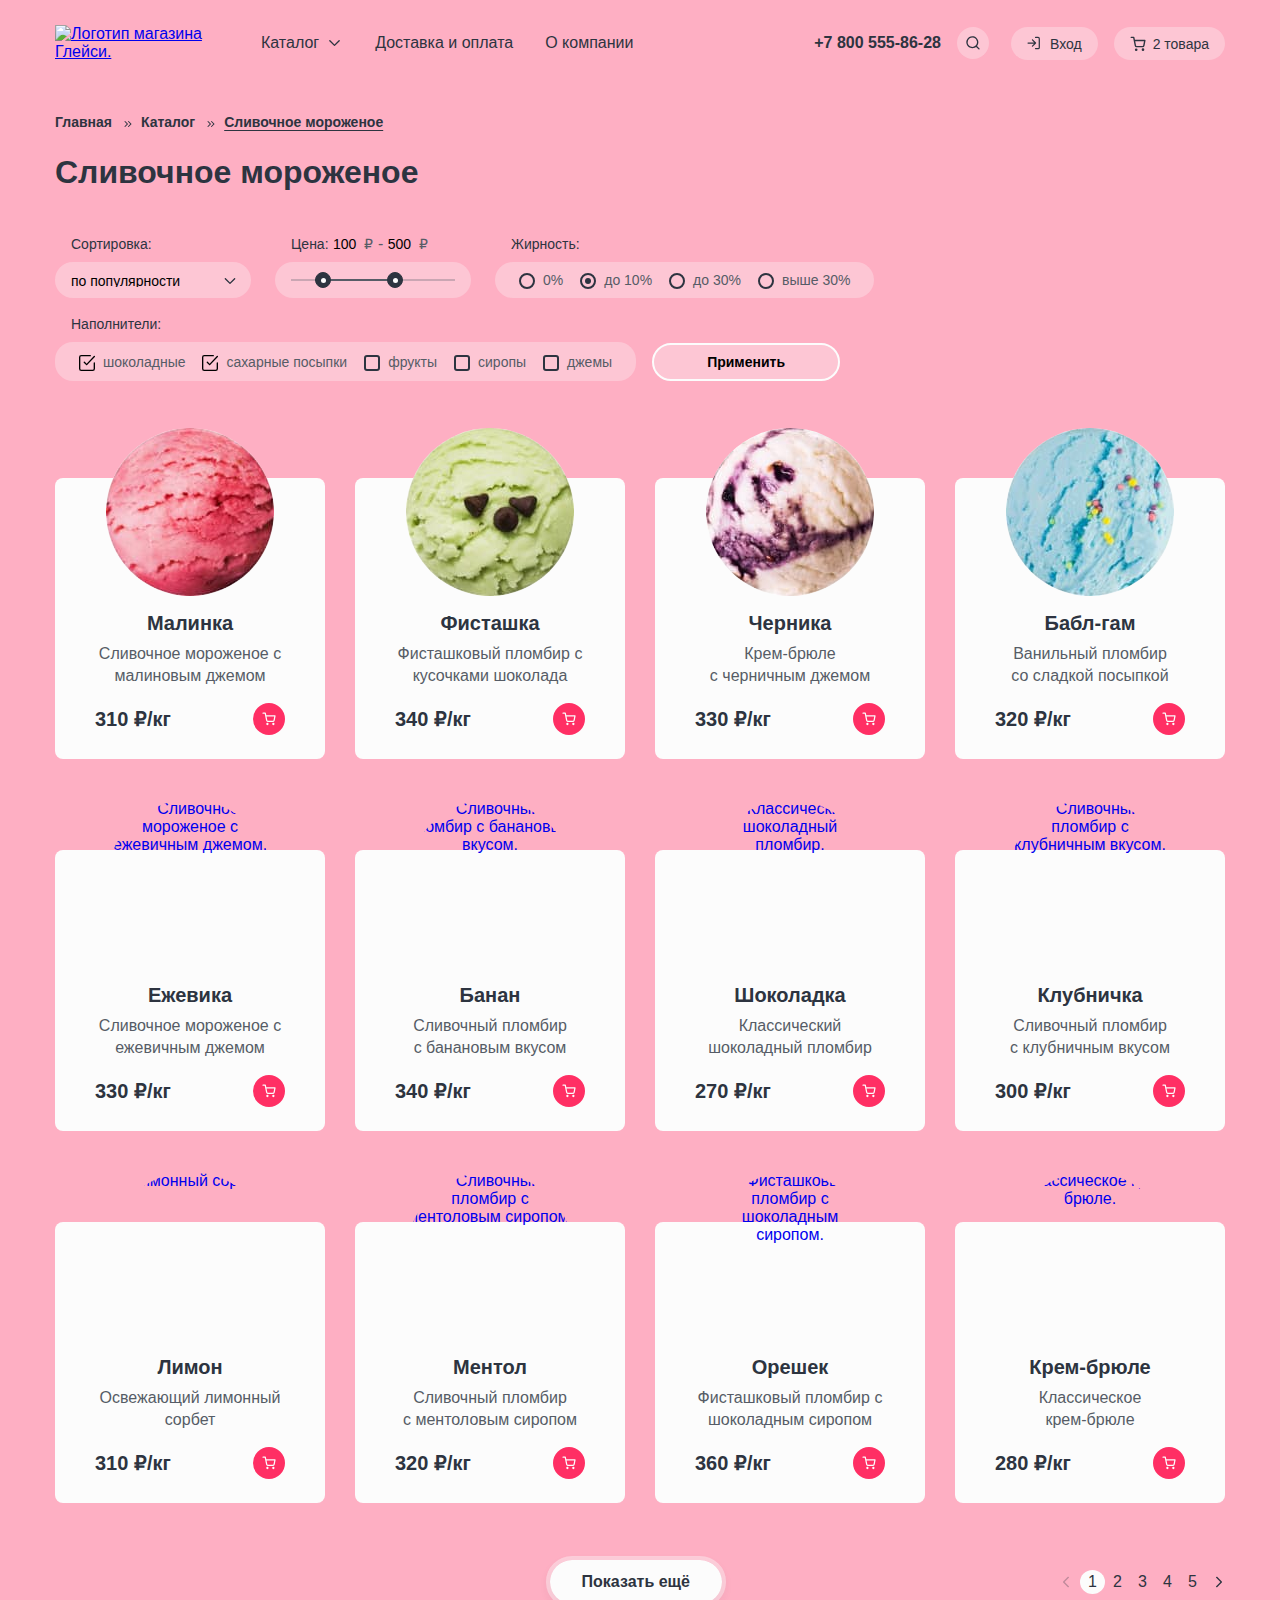
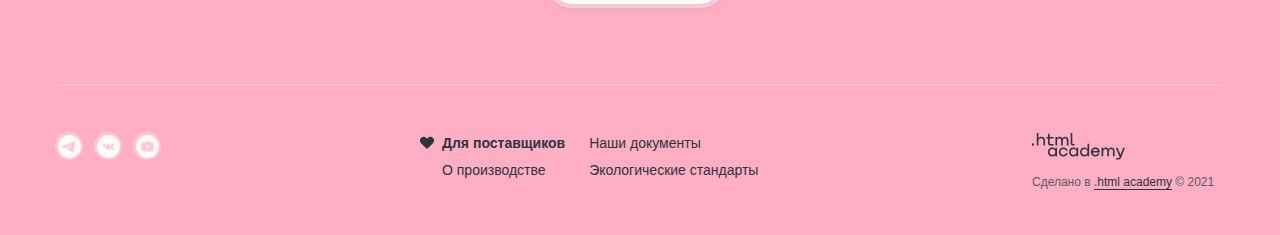
==== commit 85e6b08e: "разметка и стилизация чекбоксов" ====
--- a/catalog.html
+++ b/catalog.html
@@ -19,7 +19,14 @@
         <nav class="main-navigation">
           <ul class="main-navigation-list">
             <li class="main-navigation-item popover-block">
-              <a href="./catalog.html" class="main-navigation-link dropdown-link  popover-link">Каталог</a>
+              <a href="./catalog.html" class="main-navigation-link dropdown-link  popover-link">Каталог
+                <svg class="main-navigation-icon" xmlns="http://www.w3.org/2000/svg" width="12" height="6" fill="none"
+                  viewBox="0 0 12 6">
+                  <path fill-rule="evenodd"
+                    d="M1.808.195a.667.667 0 0 0-.943.943l4.66 4.66a.665.665 0 0 0 .955 0l4.661-4.66A.667.667 0 0 0 10.2.195L6.003 4.39 1.808.195Z"
+                    clip-rule="evenodd" />
+                </svg>
+              </a>
               <div class="navigation-catalog popover-window">
                 <div class="navigation-catalog-block">
                   <ul class="navigation-catalog-menu">
@@ -29,7 +36,7 @@
                       </a>
                     </li>
                     <li class="navigation-catalog-item">
-                      <a href="#" class="navigation-catalog-link">
+                      <a class="navigation-catalog-link catalog-link-current">
                         <span class="navigation-catalog-name">Сливочное</span>
                       </a>
                     </li>
@@ -71,7 +78,7 @@
                 <a href="#" class="header-search-link popover-link">
                   <span class="visually-hidden">Поиск</span>
                   <span class="header-search-image">
-                    <svg class="header-search-svg" xmlns="http://www.w3.org/2000/svg" width="14" height="14"
+                    <svg class="header-search-icon" xmlns="http://www.w3.org/2000/svg" width="14" height="14"
                       viewBox="0 0 14 14">
                       <path fill-rule="evenodd"
                         d="M1.663 6.188a4.667 4.667 0 1 1 8.028 3.238.672.672 0 0 0-.124.123 4.667 4.667 0 0 1-7.904-3.361Zm8.412 4.688a6 6 0 1 1 .943-.943l2.45 2.45a.667.667 0 1 1-.943.943l-2.45-2.45Z"
@@ -97,7 +104,15 @@
 
             <ul class="user-navigation">
               <li class="user-navigation-item popover-block">
-                <a href="#" class="user-navigation-link popover-link entry-link">Вход</a>
+                <a href="#" class="user-navigation-link popover-link entry-link">
+                  <span>Вход</span>
+                  <svg class="personal-account-icon" xmlns="http://www.w3.org/2000/svg" width="14" height="15"
+                    fill="none" viewBox="0 0 14 15">
+                    <path fill-rule="evenodd"
+                      d="M8 1.525c0-.369.298-.667.667-.667h2.666a2 2 0 0 1 2 2v9.333a2 2 0 0 1-2 2H8.667a.667.667 0 1 1 0-1.333h2.666A.666.666 0 0 0 12 12.19V2.858a.666.666 0 0 0-.667-.667H8.667A.667.667 0 0 1 8 1.525ZM4.862 3.72c.26-.26.682-.26.943 0l3.329 3.329a.673.673 0 0 1 .2.476.664.664 0 0 1-.2.475l-3.33 3.33a.667.667 0 1 1-.942-.944l2.195-2.195H.667a.667.667 0 1 1 0-1.333h6.39L4.862 4.663a.667.667 0 0 1 0-.943Z"
+                      clip-rule="evenodd" />
+                  </svg>
+                </a>
                 <div class="personal-account-wrapper popover-window">
                   <div class="personal-account">
                     <p class="personal-account-title">Личный кабинет</p>
@@ -115,6 +130,7 @@
                       <div class="personal-account-entry">
                         <button class="personal-account-button red-button" type="submit">
                           <span class="button-text">Войти</span>
+
                         </button>
                         <ul class="personal-account-links">
                           <li class="personal-account-item">
@@ -131,6 +147,13 @@
               </li>
               <li class="user-navigation-item popover-block">
                 <a href="#" class="user-navigation-link cart-link popover-link">
+                  <svg class="cart-link-icon" xmlns="http://www.w3.org/2000/svg" width="15" height="14"
+                    viewBox="0 0 15 14">
+                    <path fill-rule="evenodd"
+                      d="M1.167.108a.667.667 0 1 0 0 1.333h1.77l.468 2.336a.664.664 0 0 0 .011.053l.967 4.833a1.826 1.826 0 0 0 1.819 1.47h5.62a1.826 1.826 0 0 0 1.819-1.47l.001-.005.927-4.861a.667.667 0 0 0-.655-.792H4.611L4.138.644a.667.667 0 0 0-.654-.536H1.167ZM5.69 8.402l-.813-4.064h8.23l-.775 4.067a.492.492 0 0 1-.492.395H6.183a.492.492 0 0 1-.492-.397Zm-1.134 3.961a1.246 1.246 0 1 1 2.492 0 1.246 1.246 0 0 1-2.492 0Zm6.374 0a1.246 1.246 0 1 1 2.491 0 1.246 1.246 0 0 1-2.491 0Z"
+                      clip-rule="evenodd" />
+                  </svg>
+
                   <span class="user-navigation-text">2 товара</span>
                 </a>
                 <div class="popover-cart-wrapper popover-window">
@@ -209,7 +232,7 @@
           <h2 class="catalog-filter-heading heading-block">Сливочное мороженое</h2>
           <form action="https://echo.htmlacademy.ru/" class="catalog-filter-form" method="get">
             <div class="filter-group-wrapper">
-              <div class="filter-group">
+              <div class="filter-group filter-group-select">
                 <h3 class="filter-group-title">Сортировка:</h3>
                 <select class="catalog-select" name="sorting">
                   <option class="product-classification" value="popular" selected>по популярности</option>
@@ -217,23 +240,22 @@
                   <option class="product-classification" value=" feedback">сначала дешевые</option>
                 </select>
               </div>
-              <div class="filter-group">
+              <div class="filter-group filter-group-price">
                 <label for="filter-price" class="filter-group-title">Цена:</label>
                 <span class="visually-hidden">от</span>
-                <input id="filter-price" class="filter-control" name="min-price" placeholder="" value="100"
-                  type="number">
+                <input id="filter-price" class="range-input" name="min-price" placeholder="" value="100" type="number">
                 <span class="filter-control-text">₽</span>
 
 
                 <label for="filter-price-min">
                   <span class="visually-hidden">до</span>
                 </label>-
-                <input id="filter-price-min" class="filter-control" name="max-price" placeholder="" value="500"
+                <input id="filter-price-min" class="range-input" name="max-price" placeholder="" value="500"
                   type="number">
                 <span class="filter-control-text">₽</span>
                 <div class="range">
                   <div class="range-scale">
-                    <div class="range-bar" style="left: 0; width: 164px;">
+                    <div class="range-bar" style="left: 24px; width: 78px;">
                       <button class="range-button range-button-min" type="button">
                         <span class="visually-hidden">Начальная цена</span>
                       </button>
@@ -246,12 +268,12 @@
               </div>
               <div class="filter-group">
                 <h3 class="filter-group-title">Жирность:</h3>
-                <ul class="filter-list">
+                <ul class="filter-list radio-list">
                   <li class="filter-item">
                     <label class="filter-control">
                       <input class="filter-control-input visually-hidden" type="radio" name="percent-fat"
                         value="fat-free">
-                      <span class="filter-control-check"></span>
+                      <span class="filter-control-radio"></span>
                       <span class="filter-label">0%</span>
                     </label>
                   </li>
@@ -259,7 +281,7 @@
                     <label class="filter-control">
                       <input class="filter-control-input visually-hidden" type="radio" name="percent-fat"
                         value="low-fat" checked>
-                      <span class="filter-control-check"></span>
+                      <span class="filter-control-radio"></span>
                       <span class="filter-label">до 10%</span>
                     </label>
                   </li>
@@ -267,7 +289,7 @@
                     <label class="filter-control">
                       <input class="filter-control-input visually-hidden" type="radio" name="percent-fat"
                         value="medium-fat">
-                      <span class="filter-control-check"></span>
+                      <span class="filter-control-radio"></span>
                       <span class="filter-label">до 30%</span>
                     </label>
                   </li>
@@ -275,7 +297,7 @@
                     <label class="filter-control">
                       <input class="filter-control-input visually-hidden" type="radio" name="percent-fat"
                         value="high-fat">
-                      <span class="filter-control-check"></span>
+                      <span class="filter-control-radio"></span>
                       <span class="filter-label">выше 30%</span>
                     </label>
                   </li>
@@ -283,14 +305,21 @@
               </div>
             </div>
             <div class="filter-group-wrapper">
-              <div class="filter-group">
+              <div class="filter-group filter-group-checkbox">
                 <h3 class="filter-group-title">Наполнители:</h3>
-                <ul class="filter-list">
+                <ul class="filter-list checkbox-list">
                   <li class="filter-item">
                     <label class="filter-control">
                       <input class="filter-control-input visually-hidden" type="checkbox" name="chocolate"
                         value="filler-chocolate" checked>
-                      <span class="filter-control-mark"></span>
+                      <span class="filter-control-mark">
+                        <svg xmlns="http://www.w3.org/2000/svg" width="16" height="16" viewBox="0 0 16 16">
+                          <path fill-rule="evenodd"
+                            d="M1.615 1.615a.962.962 0 0 1 .68-.282h8.96a.667.667 0 1 0 0-1.333h-8.96A2.295 2.295 0 0 0 0 2.296v11.407A2.297 2.297 0 0 0 2.296 16h11.402a2.295 2.295 0 0 0 2.295-2.296V8a.667.667 0 0 0-1.333 0v5.703a.963.963 0 0 1-.962.963H2.296a.962.962 0 0 1-.963-.963V2.296c0-.255.102-.5.282-.68Zm14.202.325a.667.667 0 1 0-.968-.917L7.614 8.66 5.782 6.727a.667.667 0 0 0-.967.917l2.315 2.444a.667.667 0 0 0 .968 0l7.719-8.148Z"
+                            clip-rule="evenodd" />
+                        </svg>
+                      </span>
+                      <span class="filter-control-empty"></span>
                       <span class="filter-label">шоколадные</span>
                     </label>
                   </li>
@@ -298,7 +327,14 @@
                     <label class="filter-control">
                       <input class="filter-control-input visually-hidden" type="checkbox" name="sugar"
                         value="filler-sugar" checked>
-                      <span class="filter-control-mark"></span>
+                      <span class="filter-control-mark">
+                        <svg xmlns="http://www.w3.org/2000/svg" width="16" height="16" viewBox="0 0 16 16">
+                          <path fill-rule="evenodd"
+                            d="M1.615 1.615a.962.962 0 0 1 .68-.282h8.96a.667.667 0 1 0 0-1.333h-8.96A2.295 2.295 0 0 0 0 2.296v11.407A2.297 2.297 0 0 0 2.296 16h11.402a2.295 2.295 0 0 0 2.295-2.296V8a.667.667 0 0 0-1.333 0v5.703a.963.963 0 0 1-.962.963H2.296a.962.962 0 0 1-.963-.963V2.296c0-.255.102-.5.282-.68Zm14.202.325a.667.667 0 1 0-.968-.917L7.614 8.66 5.782 6.727a.667.667 0 0 0-.967.917l2.315 2.444a.667.667 0 0 0 .968 0l7.719-8.148Z"
+                            clip-rule="evenodd" />
+                        </svg>
+                      </span>
+                      <span class="filter-control-empty"></span>
                       <span class="filter-label">сахарные посыпки</span>
                     </label>
                   </li>
@@ -306,7 +342,14 @@
                     <label class="filter-control">
                       <input class="filter-control-input visually-hidden" type="checkbox" name="fruits"
                         value="filler-fruits">
-                      <span class="filter-control-mark"></span>
+                      <span class="filter-control-mark">
+                        <svg xmlns="http://www.w3.org/2000/svg" width="16" height="16" viewBox="0 0 16 16">
+                          <path fill-rule="evenodd"
+                            d="M1.615 1.615a.962.962 0 0 1 .68-.282h8.96a.667.667 0 1 0 0-1.333h-8.96A2.295 2.295 0 0 0 0 2.296v11.407A2.297 2.297 0 0 0 2.296 16h11.402a2.295 2.295 0 0 0 2.295-2.296V8a.667.667 0 0 0-1.333 0v5.703a.963.963 0 0 1-.962.963H2.296a.962.962 0 0 1-.963-.963V2.296c0-.255.102-.5.282-.68Zm14.202.325a.667.667 0 1 0-.968-.917L7.614 8.66 5.782 6.727a.667.667 0 0 0-.967.917l2.315 2.444a.667.667 0 0 0 .968 0l7.719-8.148Z"
+                            clip-rule="evenodd" />
+                        </svg>
+                      </span>
+                      <span class="filter-control-empty"></span>
                       <span class="filter-label">фрукты</span>
                     </label>
                   </li>
@@ -314,14 +357,28 @@
                     <label class="filter-control">
                       <input class="filter-control-input visually-hidden" type="checkbox" name="syrup"
                         value="filler-syrup">
-                      <span class="filter-control-mark"></span>
+                      <span class="filter-control-mark">
+                        <svg xmlns="http://www.w3.org/2000/svg" width="16" height="16" viewBox="0 0 16 16">
+                          <path fill-rule="evenodd"
+                            d="M1.615 1.615a.962.962 0 0 1 .68-.282h8.96a.667.667 0 1 0 0-1.333h-8.96A2.295 2.295 0 0 0 0 2.296v11.407A2.297 2.297 0 0 0 2.296 16h11.402a2.295 2.295 0 0 0 2.295-2.296V8a.667.667 0 0 0-1.333 0v5.703a.963.963 0 0 1-.962.963H2.296a.962.962 0 0 1-.963-.963V2.296c0-.255.102-.5.282-.68Zm14.202.325a.667.667 0 1 0-.968-.917L7.614 8.66 5.782 6.727a.667.667 0 0 0-.967.917l2.315 2.444a.667.667 0 0 0 .968 0l7.719-8.148Z"
+                            clip-rule="evenodd" />
+                        </svg>
+                      </span>
+                      <span class="filter-control-empty"></span>
                       <span class="filter-label">сиропы</span>
                     </label>
                   </li>
                   <li class="filter-item">
                     <label class="filter-control">
                       <input class="filter-control-input visually-hidden" type="checkbox" name="jam" value="filler-jam">
-                      <span class="filter-control-mark"></span>
+                      <span class="filter-control-mark">
+                        <svg xmlns="http://www.w3.org/2000/svg" width="16" height="16" viewBox="0 0 16 16">
+                          <path fill-rule="evenodd"
+                            d="M1.615 1.615a.962.962 0 0 1 .68-.282h8.96a.667.667 0 1 0 0-1.333h-8.96A2.295 2.295 0 0 0 0 2.296v11.407A2.297 2.297 0 0 0 2.296 16h11.402a2.295 2.295 0 0 0 2.295-2.296V8a.667.667 0 0 0-1.333 0v5.703a.963.963 0 0 1-.962.963H2.296a.962.962 0 0 1-.963-.963V2.296c0-.255.102-.5.282-.68Zm14.202.325a.667.667 0 1 0-.968-.917L7.614 8.66 5.782 6.727a.667.667 0 0 0-.967.917l2.315 2.444a.667.667 0 0 0 .968 0l7.719-8.148Z"
+                            clip-rule="evenodd" />
+                        </svg>
+                      </span>
+                      <span class="filter-control-empty"></span>
                       <span class="filter-label">джемы</span>
                     </label>
                   </li>
@@ -338,197 +395,316 @@
           <ul class="catalog-products-list">
             <li class="product-item">
               <a href="#" class="product-item-link">
-                <img src="./images/products/product-1.jpg" alt="Мороженное с малиновым джемом."
-                  class="product-item-image">
-                <h3 class="product-title">Малинка</h3>
-                <span class="product-text">Сливочное мороженое с малиновым джемом</span>
-              </a>
+                <div class="product-image-wrapper">
+                  <img src="./images/products/product-1.jpg" alt="Мороженное с малиновым джемом."
+                    class="product-item-image" width="168" height="168px">
+                </div>
+                <h3 class="product-item-title">Малинка</h3>
+              </a>
+              <span class="product-item-text">Сливочное мороженое с малиновым джемом</span>
               <div class="product-price">
                 <span class="product-item-price">310 ₽/кг</span>
                 <button class="product-item-favorite">
                   <span class="visually-hidden">В корзину</span>
-                </button>
-              </div>
-            </li>
-            <li class="product-item">
-              <a href="#" class="product-item-link">
-                <img src="./images/products/product-2.jpg" alt="Фисташковый пломбир с кусочками шоколада."
-                  class="product-item-image">
+                  <svg class="product-cart-icon" xmlns="http://www.w3.org/2000/svg" width="15" height="14"
+                    viewBox="0 0 15 14">
+                    <path fill-rule="evenodd"
+                      d="M1.167.108a.667.667 0 1 0 0 1.333h1.77l.468 2.336a.664.664 0 0 0 .011.053l.967 4.833a1.826 1.826 0 0 0 1.819 1.47h5.62a1.826 1.826 0 0 0 1.819-1.47l.001-.005.927-4.861a.667.667 0 0 0-.655-.792H4.611L4.138.644a.667.667 0 0 0-.654-.536H1.167ZM5.69 8.402l-.813-4.064h8.23l-.775 4.067a.492.492 0 0 1-.492.395H6.183a.492.492 0 0 1-.492-.397Zm-1.134 3.961a1.246 1.246 0 1 1 2.492 0 1.246 1.246 0 0 1-2.492 0Zm6.374 0a1.246 1.246 0 1 1 2.491 0 1.246 1.246 0 0 1-2.491 0Z"
+                      clip-rule="evenodd" />
+                  </svg>
+                </button>
+              </div>
+            </li>
+            <li class="product-item">
+              <a href="#" class="product-item-link">
+                <div class="product-image-wrapper">
+                  <img src="./images/products/product-2.jpg" alt="Фисташковый пломбир с кусочками шоколада."
+                    class="product-item-image" width="168" height="168px">
+                </div>
                 <h3 class="product-item-title">Фисташка</h3>
-                <span class="product-item-text">Фисташковый пломбир с кусочками шоколада</span>
-              </a>
+              </a>
+              <span class="product-item-text">Фисташковый пломбир с кусочками шоколада</span>
               <div class="product-price">
                 <span class="product-item-price">340 ₽/кг</span>
                 <button class="product-item-favorite">
                   <span class="visually-hidden">В корзину</span>
-                </button>
-              </div>
-            </li>
-            <li class="product-item">
-              <a href="#" class="product-item-link">
-                <img src="./images/products/product-3.jpg" alt="Крем-брюле с черничным джемом."
-                  class="product-item-image">
+                  <svg class="product-cart-icon" xmlns="http://www.w3.org/2000/svg" width="15" height="14"
+                    viewBox="0 0 15 14">
+                    <path fill-rule="evenodd"
+                      d="M1.167.108a.667.667 0 1 0 0 1.333h1.77l.468 2.336a.664.664 0 0 0 .011.053l.967 4.833a1.826 1.826 0 0 0 1.819 1.47h5.62a1.826 1.826 0 0 0 1.819-1.47l.001-.005.927-4.861a.667.667 0 0 0-.655-.792H4.611L4.138.644a.667.667 0 0 0-.654-.536H1.167ZM5.69 8.402l-.813-4.064h8.23l-.775 4.067a.492.492 0 0 1-.492.395H6.183a.492.492 0 0 1-.492-.397Zm-1.134 3.961a1.246 1.246 0 1 1 2.492 0 1.246 1.246 0 0 1-2.492 0Zm6.374 0a1.246 1.246 0 1 1 2.491 0 1.246 1.246 0 0 1-2.491 0Z"
+                      clip-rule="evenodd" />
+                  </svg>
+                </button>
+              </div>
+            </li>
+            <li class="product-item">
+              <a href="#" class="product-item-link">
+                <div class="product-image-wrapper">
+                  <img src="./images/products/product-3.jpg" alt="Крем-брюле с черничным джемом."
+                    class="product-item-image" width="168" height="168px">
+                </div>
+
                 <h3 class="product-item-title">Черника</h3>
-                <span class="product-item-text">Крем-брюле с черничным джемом</span>
-              </a>
+              </a>
+              <span class="product-item-text">Крем-брюле<br>с черничным джемом</span>
               <div class="product-price">
                 <span class="product-item-price">330 ₽/кг</span>
                 <button class="product-item-favorite">
                   <span class="visually-hidden">В корзину</span>
-                </button>
-              </div>
-            </li>
-            <li class="product-item">
-              <a href="#" class="product-item-link">
-                <img src="./images/products/product-4.jpg" alt="Ванильный пломбир со сладкой посыпкой."
-                  class="product-item-image">
+                  <svg class="product-cart-icon" xmlns="http://www.w3.org/2000/svg" width="15" height="14"
+                    viewBox="0 0 15 14">
+                    <path fill-rule="evenodd"
+                      d="M1.167.108a.667.667 0 1 0 0 1.333h1.77l.468 2.336a.664.664 0 0 0 .011.053l.967 4.833a1.826 1.826 0 0 0 1.819 1.47h5.62a1.826 1.826 0 0 0 1.819-1.47l.001-.005.927-4.861a.667.667 0 0 0-.655-.792H4.611L4.138.644a.667.667 0 0 0-.654-.536H1.167ZM5.69 8.402l-.813-4.064h8.23l-.775 4.067a.492.492 0 0 1-.492.395H6.183a.492.492 0 0 1-.492-.397Zm-1.134 3.961a1.246 1.246 0 1 1 2.492 0 1.246 1.246 0 0 1-2.492 0Zm6.374 0a1.246 1.246 0 1 1 2.491 0 1.246 1.246 0 0 1-2.491 0Z"
+                      clip-rule="evenodd" />
+                  </svg>
+                </button>
+              </div>
+            </li>
+            <li class="product-item">
+              <a href="#" class="product-item-link">
+                <div class="product-image-wrapper">
+                  <img src="./images/products/product-4.jpg" alt="Ванильный пломбир со сладкой посыпкой."
+                    class="product-item-image" width="168" height="168px">
+                </div>
                 <h3 class="product-item-title">Бабл-гам</h3>
-                <span class="product-item-text">Ванильный пломбир со сладкой посыпкой</span>
-              </a>
+              </a>
+              <span class="product-item-text">Ванильный пломбир<br>со сладкой посыпкой</span>
               <div class="product-price">
                 <span class="product-item-price">320 ₽/кг</span>
                 <button class="product-item-favorite">
                   <span class="visually-hidden">В корзину</span>
-                </button>
-              </div>
-            </li>
-            <li class="product-item">
-              <a href="#" class="product-item-link">
-                <img src="./images/products/product-5.jpg" alt="Сливочное мороженое с ежевичным джемом."
-                  class="product-item-image">
+                  <svg class="product-cart-icon" xmlns="http://www.w3.org/2000/svg" width="15" height="14"
+                    viewBox="0 0 15 14">
+                    <path fill-rule="evenodd"
+                      d="M1.167.108a.667.667 0 1 0 0 1.333h1.77l.468 2.336a.664.664 0 0 0 .011.053l.967 4.833a1.826 1.826 0 0 0 1.819 1.47h5.62a1.826 1.826 0 0 0 1.819-1.47l.001-.005.927-4.861a.667.667 0 0 0-.655-.792H4.611L4.138.644a.667.667 0 0 0-.654-.536H1.167ZM5.69 8.402l-.813-4.064h8.23l-.775 4.067a.492.492 0 0 1-.492.395H6.183a.492.492 0 0 1-.492-.397Zm-1.134 3.961a1.246 1.246 0 1 1 2.492 0 1.246 1.246 0 0 1-2.492 0Zm6.374 0a1.246 1.246 0 1 1 2.491 0 1.246 1.246 0 0 1-2.491 0Z"
+                      clip-rule="evenodd" />
+                  </svg>
+                </button>
+              </div>
+            </li>
+            <li class="product-item">
+              <a href="#" class="product-item-link">
+                <div class="product-image-wrapper">
+                  <img src="./images/products/product-5.jpg" alt="Сливочное мороженое с ежевичным джемом."
+                    class="product-item-image">
+                </div>
                 <h3 class="product-item-title">Ежевика</h3>
-                <span class="product-item-text">Сливочное мороженое с ежевичным джемом</span>
-              </a>
+              </a>
+              <span class="product-item-text">Сливочное мороженое с ежевичным джемом</span>
+
               <div class="product-price">
                 <span class="product-item-price">330 ₽/кг</span>
                 <button class="product-item-favorite">
                   <span class="visually-hidden">В корзину</span>
-                </button>
-              </div>
-            </li>
-            <li class="product-item">
-              <a href="#" class="product-item-link">
-                <img src="./images/products/product-6.jpg" alt="Сливочный пломбир с банановым вкусом."
-                  class="product-item-image">
+                  <svg class="product-cart-icon" xmlns="http://www.w3.org/2000/svg" width="15" height="14"
+                    viewBox="0 0 15 14">
+                    <path fill-rule="evenodd"
+                      d="M1.167.108a.667.667 0 1 0 0 1.333h1.77l.468 2.336a.664.664 0 0 0 .011.053l.967 4.833a1.826 1.826 0 0 0 1.819 1.47h5.62a1.826 1.826 0 0 0 1.819-1.47l.001-.005.927-4.861a.667.667 0 0 0-.655-.792H4.611L4.138.644a.667.667 0 0 0-.654-.536H1.167ZM5.69 8.402l-.813-4.064h8.23l-.775 4.067a.492.492 0 0 1-.492.395H6.183a.492.492 0 0 1-.492-.397Zm-1.134 3.961a1.246 1.246 0 1 1 2.492 0 1.246 1.246 0 0 1-2.492 0Zm6.374 0a1.246 1.246 0 1 1 2.491 0 1.246 1.246 0 0 1-2.491 0Z"
+                      clip-rule="evenodd" />
+                  </svg>
+                </button>
+              </div>
+            </li>
+            <li class="product-item">
+              <a href="#" class="product-item-link">
+                <div class="product-image-wrapper">
+                  <img src="./images/products/product-6.jpg" alt="Сливочный пломбир с банановым вкусом."
+                    class="product-item-image">
+                </div>
                 <h3 class="product-item-title">Банан</h3>
-                <span class="product-item-text">Сливочный пломбир с банановым вкусом</span>
-              </a>
+              </a>
+              <span class="product-item-text">Сливочный пломбир<br>с банановым вкусом</span>
+
               <div class="product-price">
                 <span class="product-item-price">340 ₽/кг</span>
                 <button class="product-item-favorite">
                   <span class="visually-hidden">В корзину</span>
-                </button>
-              </div>
-            </li>
-
-            <li class="product-item">
-              <a href="#" class="product-item-link">
-                <img src="./images/products/product-7.jpg" alt="Классический шоколадный пломбир."
-                  class="product-item-image">
-                <h3 class="product-title">Шоколадка</h3>
-                <span class="product-text">Классический шоколадный пломбир</span>
-              </a>
+                  <svg class="product-cart-icon" xmlns="http://www.w3.org/2000/svg" width="15" height="14"
+                    viewBox="0 0 15 14">
+                    <path fill-rule="evenodd"
+                      d="M1.167.108a.667.667 0 1 0 0 1.333h1.77l.468 2.336a.664.664 0 0 0 .011.053l.967 4.833a1.826 1.826 0 0 0 1.819 1.47h5.62a1.826 1.826 0 0 0 1.819-1.47l.001-.005.927-4.861a.667.667 0 0 0-.655-.792H4.611L4.138.644a.667.667 0 0 0-.654-.536H1.167ZM5.69 8.402l-.813-4.064h8.23l-.775 4.067a.492.492 0 0 1-.492.395H6.183a.492.492 0 0 1-.492-.397Zm-1.134 3.961a1.246 1.246 0 1 1 2.492 0 1.246 1.246 0 0 1-2.492 0Zm6.374 0a1.246 1.246 0 1 1 2.491 0 1.246 1.246 0 0 1-2.491 0Z"
+                      clip-rule="evenodd" />
+                  </svg>
+                </button>
+              </div>
+            </li>
+
+            <li class="product-item">
+              <a href="#" class="product-item-link">
+                <div class="product-image-wrapper">
+                  <img src="./images/products/product-7.jpg" alt="Классический шоколадный пломбир."
+                    class="product-item-image">
+                </div>
+                <h3 class="product-item-title">Шоколадка</h3>
+              </a>
+              <span class="product-item-text">Классический шоколадный пломбир</span>
+
               <div class="product-price">
                 <span class="product-item-price">270 ₽/кг</span>
                 <button class="product-item-favorite">
                   <span class="visually-hidden">В корзину</span>
-                </button>
-              </div>
-            </li>
-            <li class="product-item">
-              <a href="#" class="product-item-link">
-                <img src="./images/products/product-8.jpg" alt="Сливочный пломбир с клубничным вкусом."
-                  class="product-item-image">
-                <h3 class="product-title">Клубничка</h3>
-                <span class="product-text">Сливочный пломбир с клубничным вкусом</span>
-              </a>
+                  <svg class="product-cart-icon" xmlns="http://www.w3.org/2000/svg" width="15" height="14"
+                    viewBox="0 0 15 14">
+                    <path fill-rule="evenodd"
+                      d="M1.167.108a.667.667 0 1 0 0 1.333h1.77l.468 2.336a.664.664 0 0 0 .011.053l.967 4.833a1.826 1.826 0 0 0 1.819 1.47h5.62a1.826 1.826 0 0 0 1.819-1.47l.001-.005.927-4.861a.667.667 0 0 0-.655-.792H4.611L4.138.644a.667.667 0 0 0-.654-.536H1.167ZM5.69 8.402l-.813-4.064h8.23l-.775 4.067a.492.492 0 0 1-.492.395H6.183a.492.492 0 0 1-.492-.397Zm-1.134 3.961a1.246 1.246 0 1 1 2.492 0 1.246 1.246 0 0 1-2.492 0Zm6.374 0a1.246 1.246 0 1 1 2.491 0 1.246 1.246 0 0 1-2.491 0Z"
+                      clip-rule="evenodd" />
+                  </svg>
+                </button>
+              </div>
+            </li>
+            <li class="product-item">
+              <a href="#" class="product-item-link">
+                <div class="product-image-wrapper">
+                  <img src="./images/products/product-8.jpg" alt="Сливочный пломбир с клубничным вкусом."
+                    class="product-item-image">
+                </div>
+                <h3 class="product-item-title">Клубничка</h3>
+              </a>
+              <span class="product-item-text">Сливочный пломбир<br>с клубничным вкусом</span>
+
               <div class="product-price">
                 <span class="product-item-price">300 ₽/кг</span>
                 <button class="product-item-favorite">
                   <span class="visually-hidden">В корзину</span>
-                </button>
-              </div>
-            </li>
-            <li class="product-item">
-              <a href="#" class="product-item-link">
-                <img src="./images/products/product-9.jpg" alt="Лимонный сорбет." class="product-item-image">
-                <h3 class="product-title">Лимон</h3>
-                <span class="product-text">Освежающий лимонный сорбет</span>
-              </a>
+                  <svg class="product-cart-icon" xmlns="http://www.w3.org/2000/svg" width="15" height="14"
+                    viewBox="0 0 15 14">
+                    <path fill-rule="evenodd"
+                      d="M1.167.108a.667.667 0 1 0 0 1.333h1.77l.468 2.336a.664.664 0 0 0 .011.053l.967 4.833a1.826 1.826 0 0 0 1.819 1.47h5.62a1.826 1.826 0 0 0 1.819-1.47l.001-.005.927-4.861a.667.667 0 0 0-.655-.792H4.611L4.138.644a.667.667 0 0 0-.654-.536H1.167ZM5.69 8.402l-.813-4.064h8.23l-.775 4.067a.492.492 0 0 1-.492.395H6.183a.492.492 0 0 1-.492-.397Zm-1.134 3.961a1.246 1.246 0 1 1 2.492 0 1.246 1.246 0 0 1-2.492 0Zm6.374 0a1.246 1.246 0 1 1 2.491 0 1.246 1.246 0 0 1-2.491 0Z"
+                      clip-rule="evenodd" />
+                  </svg>
+                </button>
+              </div>
+            </li>
+            <li class="product-item">
+              <a href="#" class="product-item-link">
+                <div class="product-image-wrapper">
+                  <img src="./images/products/product-9.jpg" alt="Лимонный сорбет." class="product-item-image">
+                </div>
+                <h3 class="product-item-title">Лимон</h3>
+              </a>
+              <span class="product-item-text">Освежающий лимонный сорбет</span>
+
               <div class="product-price">
                 <span class="product-item-price">310 ₽/кг</span>
                 <button class="product-item-favorite">
                   <span class="visually-hidden">В корзину</span>
-                </button>
-              </div>
-            </li>
-            <li class="product-item">
-              <a href="#" class="product-item-link">
-                <img src="./images/products/product-10.jpg" alt="Сливочный пломбир с ментоловым сиропом."
-                  class="product-item-image">
-                <h3 class="product-title">Ментол</h3>
-                <span class="product-text">Сливочный пломбир с ментоловым сиропом</span>
-              </a>
+                  <svg class="product-cart-icon" xmlns="http://www.w3.org/2000/svg" width="15" height="14"
+                    viewBox="0 0 15 14">
+                    <path fill-rule="evenodd"
+                      d="M1.167.108a.667.667 0 1 0 0 1.333h1.77l.468 2.336a.664.664 0 0 0 .011.053l.967 4.833a1.826 1.826 0 0 0 1.819 1.47h5.62a1.826 1.826 0 0 0 1.819-1.47l.001-.005.927-4.861a.667.667 0 0 0-.655-.792H4.611L4.138.644a.667.667 0 0 0-.654-.536H1.167ZM5.69 8.402l-.813-4.064h8.23l-.775 4.067a.492.492 0 0 1-.492.395H6.183a.492.492 0 0 1-.492-.397Zm-1.134 3.961a1.246 1.246 0 1 1 2.492 0 1.246 1.246 0 0 1-2.492 0Zm6.374 0a1.246 1.246 0 1 1 2.491 0 1.246 1.246 0 0 1-2.491 0Z"
+                      clip-rule="evenodd" />
+                  </svg>
+                </button>
+              </div>
+            </li>
+            <li class="product-item">
+              <a href="#" class="product-item-link">
+                <div class="product-image-wrapper">
+                  <img src="./images/products/product-10.jpg" alt="Сливочный пломбир с ментоловым сиропом."
+                    class="product-item-image">
+                </div>
+                <h3 class="product-item-title">Ментол</h3>
+              </a>
+              <span class="product-item-text">Сливочный пломбир<br>с ментоловым сиропом</span>
+
               <div class="product-price">
                 <span class="product-item-price">320 ₽/кг</span>
                 <button class="product-item-favorite">
                   <span class="visually-hidden">В корзину</span>
-                </button>
-              </div>
-            </li>
-            <li class="product-item">
-              <a href="#" class="product-item-link">
-                <img src="./images/products/product-11.jpg" alt="Фисташковый пломбир с шоколадным сиропом."
-                  class="product-item-image">
-                <h3 class="product-title">Орешек</h3>
-                <span class="product-text">Фисташковый пломбир с шоколадным сиропом</span>
-              </a>
+                  <svg class="product-cart-icon" xmlns="http://www.w3.org/2000/svg" width="15" height="14"
+                    viewBox="0 0 15 14">
+                    <path fill-rule="evenodd"
+                      d="M1.167.108a.667.667 0 1 0 0 1.333h1.77l.468 2.336a.664.664 0 0 0 .011.053l.967 4.833a1.826 1.826 0 0 0 1.819 1.47h5.62a1.826 1.826 0 0 0 1.819-1.47l.001-.005.927-4.861a.667.667 0 0 0-.655-.792H4.611L4.138.644a.667.667 0 0 0-.654-.536H1.167ZM5.69 8.402l-.813-4.064h8.23l-.775 4.067a.492.492 0 0 1-.492.395H6.183a.492.492 0 0 1-.492-.397Zm-1.134 3.961a1.246 1.246 0 1 1 2.492 0 1.246 1.246 0 0 1-2.492 0Zm6.374 0a1.246 1.246 0 1 1 2.491 0 1.246 1.246 0 0 1-2.491 0Z"
+                      clip-rule="evenodd" />
+                  </svg>
+                </button>
+              </div>
+            </li>
+            <li class="product-item">
+              <a href="#" class="product-item-link">
+                <div class="product-image-wrapper">
+                  <img src="./images/products/product-11.jpg" alt="Фисташковый пломбир с шоколадным сиропом."
+                    class="product-item-image">
+                </div>
+                <h3 class="product-item-title">Орешек</h3>
+              </a>
+              <span class="product-item-text">Фисташковый пломбир с шоколадным сиропом</span>
+
               <div class="product-price">
                 <span class="product-item-price">360 ₽/кг</span>
                 <button class="product-item-favorite">
                   <span class="visually-hidden">В корзину</span>
-                </button>
-              </div>
-            </li>
-            <li class="product-item">
-              <a href="#" class="product-item-link">
-                <img src="./images/products/product-12.jpg" alt="Классическое крем-брюле." class="product-item-image">
-                <h3 class="product-title">Крем-брюле</h3>
-                <span class="product-text">Классическое крем-брюле</span>
-              </a>
+                  <svg class="product-cart-icon" xmlns="http://www.w3.org/2000/svg" width="15" height="14"
+                    viewBox="0 0 15 14">
+                    <path fill-rule="evenodd"
+                      d="M1.167.108a.667.667 0 1 0 0 1.333h1.77l.468 2.336a.664.664 0 0 0 .011.053l.967 4.833a1.826 1.826 0 0 0 1.819 1.47h5.62a1.826 1.826 0 0 0 1.819-1.47l.001-.005.927-4.861a.667.667 0 0 0-.655-.792H4.611L4.138.644a.667.667 0 0 0-.654-.536H1.167ZM5.69 8.402l-.813-4.064h8.23l-.775 4.067a.492.492 0 0 1-.492.395H6.183a.492.492 0 0 1-.492-.397Zm-1.134 3.961a1.246 1.246 0 1 1 2.492 0 1.246 1.246 0 0 1-2.492 0Zm6.374 0a1.246 1.246 0 1 1 2.491 0 1.246 1.246 0 0 1-2.491 0Z"
+                      clip-rule="evenodd" />
+                  </svg>
+                </button>
+              </div>
+            </li>
+            <li class="product-item">
+              <a href="#" class="product-item-link">
+                <div class="product-image-wrapper">
+                  <img src="./images/products/product-12.jpg" alt="Классическое крем-брюле." class="product-item-image">
+                </div>
+                <h3 class="product-item-title">Крем-брюле</h3>
+              </a>
+              <span class="product-item-text">Классическое<br>крем-брюле</span>
+
               <div class="product-price">
                 <span class="product-item-price">280 ₽/кг</span>
                 <button class="product-item-favorite">
                   <span class="visually-hidden">В корзину</span>
+                  <svg class="product-cart-icon" xmlns="http://www.w3.org/2000/svg" width="15" height="14"
+                    viewBox="0 0 15 14">
+                    <path fill-rule="evenodd"
+                      d="M1.167.108a.667.667 0 1 0 0 1.333h1.77l.468 2.336a.664.664 0 0 0 .011.053l.967 4.833a1.826 1.826 0 0 0 1.819 1.47h5.62a1.826 1.826 0 0 0 1.819-1.47l.001-.005.927-4.861a.667.667 0 0 0-.655-.792H4.611L4.138.644a.667.667 0 0 0-.654-.536H1.167ZM5.69 8.402l-.813-4.064h8.23l-.775 4.067a.492.492 0 0 1-.492.395H6.183a.492.492 0 0 1-.492-.397Zm-1.134 3.961a1.246 1.246 0 1 1 2.492 0 1.246 1.246 0 0 1-2.492 0Zm6.374 0a1.246 1.246 0 1 1 2.491 0 1.246 1.246 0 0 1-2.491 0Z"
+                      clip-rule="evenodd" />
+                  </svg>
                 </button>
               </div>
             </li>
           </ul>
-          <a class="button-more button" href="#">Загрузить ещё</a>
-          <div class="catalog-paganation">
-            <a class="paganation-button paganation-button-disabled button">
-              <span class="visually-hidden">Назад</span>
-            </a>
-            <ol class="paganation-list">
-              <li class="paganation-item">
-                <a href="#" class="paganation-link paganation-link-current">1</a>
-              </li>
-              <li class="paganation-item">
-                <a href="#" class="paganation-link">2</a>
-              </li>
-              <li class="paganation-item">
-                <a href="#" class="paganation-link">3</a>
-              </li>
-              <li class="paganation-item">
-                <a href="#" class="paganation-link">4</a>
-              </li>
-              <li class="paganation-item">
-                <a href="#" class="paganation-link">5</a>
-              </li>
-            </ol>
-            <a href="#" class="paganation-button button">
-              <span class="visually-hidden">Вперёд</span>
-            </a>
+          <div class="catalog-bottom">
+            <a class="button-more white-button" href="#">Показать ещё</a>
+            <div class="catalog-paganation">
+              <a class="paganation-button paganation-button-disabled">
+                <span class="visually-hidden">Назад</span>
+                <svg class="paganation-icon-prev" xmlns="http://www.w3.org/2000/svg" width="12" height="6" fill="none"
+                  viewBox="0 0 12 6">
+                  <path fill-rule="evenodd"
+                    d="M1.808.195a.667.667 0 0 0-.943.943l4.66 4.66a.665.665 0 0 0 .955 0l4.661-4.66A.667.667 0 0 0 10.2.195L6.003 4.39 1.808.195Z"
+                    clip-rule="evenodd" />
+                </svg>
+              </a>
+              <ol class="paganation-list">
+                <li class="paganation-item">
+                  <a class="paganation-link paganation-link-current">1</a>
+                </li>
+                <li class="paganation-item">
+                  <a href="#" class="paganation-link">2</a>
+                </li>
+                <li class="paganation-item">
+                  <a href="#" class="paganation-link">3</a>
+                </li>
+                <li class="paganation-item">
+                  <a href="#" class="paganation-link">4</a>
+                </li>
+                <li class="paganation-item">
+                  <a href="#" class="paganation-link">5</a>
+                </li>
+              </ol>
+              <a href="#" class="paganation-button button">
+                <span class="visually-hidden">Вперёд</span>
+                <svg class="paganation-icon-next" xmlns="http://www.w3.org/2000/svg" width="12" height="6" fill="none"
+                  viewBox="0 0 12 6">
+                  <path fill-rule="evenodd"
+                    d="M1.808.195a.667.667 0 0 0-.943.943l4.66 4.66a.665.665 0 0 0 .955 0l4.661-4.66A.667.667 0 0 0 10.2.195L6.003 4.39 1.808.195Z"
+                    clip-rule="evenodd" />
+                </svg>
+              </a>
+            </div>
           </div>
 
 
--- a/styles/styles.css
+++ b/styles/styles.css
@@ -74,10 +74,36 @@
   outline: 2px solid #2d3440;
 }
 
-
-
-
-
+.white-button {
+  display: block;
+  text-align: center;
+  text-decoration: none;
+  color: #2d3440;
+  background-color: #fcfcfc;
+  border: none;
+  outline: 4px solid rgba(252, 252, 252, 0.4);
+  box-shadow: 0 4px 12px rgba(45, 52, 64, 0.1);
+  border-radius: 26px;
+  font-weight: 700;
+  line-height: 20px;
+}
+
+.white-button:hover {
+  background: rgba(252, 252, 252, 0.4);
+  outline: 4px solid #fcfcfc;
+}
+
+.white-button:active {
+  background-color: #fcfcfc;
+  outline: 2px solid #2d3440;
+  box-shadow: 0 4px 12px rgba(45, 52, 64, 0.1);
+}
+
+.white-button:focus {
+  background-color: #fcfcfc;
+  outline: 2px solid #2d3440;
+  box-shadow: 0 4px 12px rgba(45, 52, 64, 0.1);
+}
 
 .container {
   display: flex;
@@ -178,11 +204,9 @@
   position: relative;
 }
 
-.dropdown-link::after {
-  position: absolute;
-  content: "";
-  background-image: url("../images/down.svg");
-  background-repeat: no-repeat;
+.main-navigation-icon {
+  position: absolute;
+  fill:  #2d3440;
   width: 13px;
   height: 6px;
   top: 14px;
@@ -226,6 +250,27 @@
   background-color: #ff7799;
 }
 
+.catalog-link-current,
+.catalog-link-current:hover,
+.catalog-link-current:active {
+  background-color: #ff4a78;
+  color: #fcfcfc;
+}
+
+
+.main-navigation-link:hover .main-navigation-icon {
+  fill:  #fcfcfc;
+  transform: rotate(180deg);
+
+}
+
+.popover-link:hover,
+.popover-link:active,
+.popover-link:focus {
+  background-color: #ff4a78;
+  color: #fcfcfc;
+}
+
 .navigation-catalog-name {
   display: inline-block;
   width: 100%;
@@ -302,6 +347,10 @@
   display: flex;
   justify-content: center;
   align-items: center;
+}
+
+.header-search-icon {
+  fill: #2d3440;
 }
 
 .header-search-link:hover {
@@ -412,24 +461,20 @@
   line-height: 20px;
 }
 
-.entry-link::before {
-  content: "";
+.personal-account-icon {
+  fill: #2d3440;
   width: 14px;
   height: 14px;
   position: absolute;
-  background-image: url(../images/entry.svg);
-  background-repeat: no-repeat;
   top: 7px;
   left: 14px;
 }
 
-.cart-link::before {
-  content: "";
+.cart-link-icon {
+  fill: #2d3440;
   width: 16px;
   height: 16px;
   position: absolute;
-  background-image: url(../images/cart-icon.svg);
-  background-repeat: no-repeat;
   top: 7px;
   left: 14px;
 }
@@ -459,13 +504,15 @@
 }
 
 .personal-account-title,
-.popover-cart-title {
+.popover-cart-title,
+.null-cart-title {
   margin: 0;
   padding: 0;
   margin-bottom: 32px;
   font-weight: 700;
   font-size: 24px;
   line-height: 30px;
+  color: #2d3440;
 }
 
 .personal-account-input {
@@ -656,19 +703,34 @@
   line-height: 22px;
 }
 
+/* Пустая корзина */
+.null-cart {
+  width: 288px;
+  height: 156px;
+  background-color: #fcfcfc;
+  text-align: center;
+  padding: 49px 23px 45px 26px;
+  border-radius: 4px;
+  box-sizing: border-box;
+  display: none;
+}
+
+
 /*Показ поповеров*/
 
 .popover-window {
   display: none;
 }
 
-.popover-block:hover .popover-window {
+ .popover-block:hover .popover-window {
   display: block;
 }
 
 .popover-block:focus-within .popover-window {
   display: block;
 }
+
+
 
 /*Блок Hero  */
 .main-hero {
@@ -722,16 +784,7 @@
 
 .slider-button {
   display: inline-block;
-  text-decoration: none;
   padding: 12px 29px;
-  color: #2d3440;
-  background-color: #fcfcfc;
-  border: none;
-  outline: 4px solid rgba(252, 252, 252, 0.4);
-  box-shadow: 0 4px 12px rgba(45, 52, 64, 0.1);
-  border-radius: 26px;
-  font-weight: 700;
-  line-height: 20px;
 }
 
 .slider-item-current .slider-text-block {
@@ -1015,34 +1068,7 @@
 
 .stocks-button {
   display: inline-block;
-  font-weight: 700;
-  line-height: 20px;
-  text-decoration: none;
   padding: 12px 33px;
-  box-sizing: border-box;
-  color: #2d3440;
-  background-color: #fcfcfc;
-  border-radius: 26px;
-  border: none;
-  outline:  4px solid rgba(252, 252, 252, 0.4);
-  box-shadow: 0 4px 12px rgba(45, 52, 64, 0.1);
-}
-
-.stocks-button:hover {
-  background: rgba(252, 252, 252, 0.4);
-  outline: 4px solid #fcfcfc;
-}
-
-.stocks-button:active {
-  background-color: #fcfcfc;
-  outline: 2px solid #2d3440;
-  box-shadow: 0 4px 12px rgba(45, 52, 64, 0.1);
-}
-
-.stocks-button:focus {
-  background-color: #fcfcfc;
-  outline: 2px solid #2d3440;
-  box-shadow: 0 4px 12px rgba(45, 52, 64, 0.1);
 }
 
 .popular-products {
@@ -1428,6 +1454,70 @@
   padding: 13px 34px;
 }
 
+.tooltip-link {
+  position: relative;
+  display: flex;
+  align-items: center;
+}
+
+.tooltip-link::after {
+  content: "";
+  display: block;
+  background-image: url("../images/info-icon.svg");
+  background-repeat: no-repeat;
+  width: 13px;
+  height: 13px;
+  margin-left: 4px;
+}
+
+.tooltip-text {
+  position: absolute;
+  display: none;
+  font-size: 12px;
+  line-height: 16px;
+  font-weight: 400;
+  color: rgba(86, 92, 102, 1);
+  background-color: rgba(252, 252, 252, 1);
+  width: 170px;
+  border: 1px solid rgba(185, 185, 185, 1);
+  padding: 10px 8px;
+  box-shadow: 0 4px 8px rgba(194, 194, 194, 0.2);
+  border-radius: 1px;
+  box-sizing: border-box;
+  z-index: 5;
+}
+
+.tooltip-text::before {
+content: "";
+position: absolute;
+width: 8px;
+height: 8px;
+background-color: #fcfcfc;
+border: 1px solid rgba(185, 185, 185, 1);
+border-bottom: transparent;
+border-right: transparent;
+top: 14px;
+left: -5px;
+transform: rotate(-45deg);
+
+}
+
+.tooltip-date {
+  top: -7px;
+  left: 65px;
+}
+
+.tooltip-address {
+  top: -9px;
+  left: 80px;
+}
+
+.tooltip-link:hover .tooltip-text {
+  display: inline-block;
+}
+
+
+
 .contacts {
   padding: 64px;
   background-color: #ffffff;
@@ -1504,6 +1594,7 @@
 .footer-social-block {
   display: flex;
   column-gap: 16px;
+  width: 115px;
 }
 
 .footer-socials {
@@ -1513,14 +1604,15 @@
   display: flex;
   justify-content: flex-start;
   flex-wrap: wrap;
-  gap: 10px;
+  gap: 11px;
 }
 
 .footer-info {
   width: 356px;
   display: flex;
-  column-gap: 28px;
-  margin-left: 282px;
+  column-gap: 24px;
+  margin-left: 272px;
+  margin-top: 2px;
 }
 
 .footer-info-list {
@@ -1541,13 +1633,19 @@
 }
 
 .info-link-like {
-  font-size: 700;
+  font-weight: 700;
   position: relative;
 }
 
+.footer-info-link:focus,
+.footer-info-link:hover {
+  text-decoration: underline;
+  text-underline-offset: 3px;
+}
+
 .info-link-like::before {
   position: absolute;
-  top: 2px;
+  top: 1px;
   left: -22px;
   content: "";
   background-image: url("../images/like.svg");
@@ -1556,8 +1654,30 @@
   height: 14px;
 }
 
+.info-link-like:focus {
+  outline: none;
+  text-decoration: none;
+}
+
+.info-link-like:focus::after,
+.info-link-like:hover::after {
+  position: absolute;
+  top: 17px;
+  left: 0;
+  content: "";
+  width: 100%;
+  height: 2px;
+  background-color:#2d3440;
+}
+
+.footer-info-link:active {
+  opacity: 0.5;
+}
+
 .footer-developer {
-  margin-left: 235px;
+  min-width: 193px;
+  margin-left: 234px;
+  margin-top: 1px;
 }
 
 .footer-developer-text {
@@ -1624,26 +1744,40 @@
   margin-left: 10px;
 }
 
+.catalog-filter {
+  margin-bottom: 47px;
+}
+
 .catalog-filter-heading {
   text-align: left;
+  margin-bottom: 39px;
 }
 
 .catalog-filter-form {
   display: flex;
   flex-direction: column;
   flex-wrap: wrap;
+  row-gap: 16px;
 }
 
 .filter-group-wrapper {
   display: flex;
   align-items: flex-end;
-  gap: 24px;
-
+}
+
+.filter-group-select,
+.filter-group-price {
+  margin-right: 24px;
+}
+
+.filter-group-checkbox {
+  margin-right: 16px;
 }
 
 .filter-group-title {
   padding: 0;
   margin: 0;
+  margin-bottom: 8px;
   margin-left: 16px;
   font-weight: 400;
   font-size: 14px;
@@ -1655,10 +1789,17 @@
   width: 196px;
   height: 36px;
   border-radius: 20px;
-  padding: 8px 16px;
+  padding: 9px 14px;
   border: 2px solid transparent;
+  appearance: none;
+  background-image: url("../images/down.svg");
+  background-repeat: no-repeat;
+  background-position: top 14px right 13px;
   background-color:  rgba(252, 252, 252, 0.3);
-
+  font-family: "Inter", sans-serif;
+  font-style: normal;
+  font-weight: 400;
+  font-size: 14px;
 }
 
 .catalog-select:hover {
@@ -1670,44 +1811,348 @@
   border-color:  rgba(252, 252, 252, 1);
 }
 
-.filter-control {
-  width: 46px;
+
+.range-input::-webkit-outer-spin-button,
+.range-input::-webkit-inner-spin-button {
+  appearance: none;
+}
+
+.range-input {
+  padding: 0;
+  margin: 0;
+  width: 27px;
   box-sizing: border-box;
   background-color: transparent;
   border: none;
+  appearance: none;
+  font-family: "Inter", sans-serif;
+  font-size: 14px;
+}
+
+.filter-control-text {
+  font-size: 14px;
 }
 
 .range {
-  display: block;
+  position: relative;
+  margin-top: 8px;
   background-color: rgba(252, 252, 252, 0.3);
   border-radius: 18px;
   height: 36px;
   width: 196px;
-
-
+}
+
+.range-scale {
+  position: absolute;
+  top: 17px;
+  left: 16px;
+  width: 164px;
+  height: 2px;
+  background-color: rgba(86, 92, 102, 0.3);
+}
+
+.range-bar {
+  position: absolute;
+  height: 2px;
+  background-color: #565c66;
+}
+
+.range-button {
+  position: absolute;
+  display: flex;
+  align-items: center;
+  justify-content: center;
+  padding: 0;
+  margin: 0;
+  top: -7px;
+  width: 16px;
+  height: 16px;
+  background-color: #2d3440;
+  border-radius: 50%;
+  border: 1px solid #2d3440;
+  outline: none;
+  cursor: pointer;
+}
+
+.range-button::after {
+  content: "";
+  position: absolute;
+  width: 5px;
+  height: 5px;
+  background-color: #fcfcfc;
+  border-radius: 50%;
+}
+
+.range-button-min {
+  left: 0;
+}
+
+.range-button-max {
+  left: 72px;
+}
+
+.range-button:hover {
+  border: 1px solid #fcfcfc;
+  background-color:#fcfcfc;
+}
+
+.range-button:active {
+  border-color: #2d3440;
+  background-color:#2d3440;
+}
+
+.range-button:focus {
+  border-color: #2d3440;
 }
 
 .filter-list {
-  height: 36px;
   box-sizing: border-box;
   display: flex;
   align-items: center;
   list-style: none;
-  column-gap: 16px;
+  column-gap: 17px;
   margin: 0;
   padding: 8px 24px;
   background-color: rgba(252, 252, 252, 0.3);
   border-radius: 18px;
 }
 
+.radio-list {
+height: 36px;
+}
+
+.filter-control{
+  position: relative;
+}
+
+.filter-label {
+  padding-left: 24px;
+  font-size: 14px;
+}
+
+.filter-control-radio {
+  display: inline-block;
+  position: absolute;
+  top: 2px;
+  width: 16px;
+  height: 16px;
+  background-color: transparent;
+  border: 2px solid #2d3440;
+  border-radius: 50%;
+  box-sizing: border-box;
+}
+
+.filter-control [type="radio"]:checked + .filter-control-radio::before {
+  content: "";
+  position: absolute;
+  width: 6px;
+  height: 6px;
+  background-color:  #2d3440;
+  border-radius: 50%;
+  top: 25%;
+  left: 25%;
+}
+
+.filter-control [type="radio"]:hover +
+.filter-control-radio  {
+  border-color: #fcfcfc;
+}
+
+ .filter-control [type="radio"]:checked:hover + .filter-control-radio::before {
+  background-color: #fcfcfc;
+}
+
+/* состояние радиокнопок проверить при disabled */
+
+.filter-control [type="radio"]:disabled +
+.filter-control-radio  {
+  border-color: rgba(45, 52, 64, 0.5);
+}
+
+ .filter-control [type="radio"]:checked:disabled + .filter-control-radio::before {
+  background-color: rgba(45, 52, 64, 0.5);
+}
+
+
+/* ====================================== */
+
+.filter-control-empty {
+  display: inline-block;
+  position: absolute;
+  top: 2px;
+  width: 16px;
+  height: 16px;
+  background-color: transparent;
+  border: 2px solid #2d3440;
+  border-radius: 3px;
+  box-sizing: border-box;
+}
+
+.filter-control-mark {
+  position: absolute;
+  top: 2px;
+  width: 16px;
+  height: 16px;
+}
+
+ .filter-control [type="checkbox"]:checked ~ .filter-control-empty {
+  display: none;
+}
+
+.filter-control [type="checkbox"] ~ .filter-control-empty {
+  display: inline-block;
+}
+
+
+.filter-control [type="checkbox"] + .filter-control-mark {
+  display: none;
+}
+
+.filter-control [type="checkbox"]:checked + .filter-control-mark {
+  display: inline-block;
+}
+
+.filter-control [type="checkbox"]:hover ~
+.filter-control-empty  {
+  border-color: #fcfcfc;
+}
+
+.filter-control [type="checkbox"]:hover ~
+.filter-control-mark  {
+  fill: #fcfcfc;
+}
+
+.filter-control [type="checkbox"]:disabled ~
+.filter-control-empty  {
+  border-color: rgba(45, 52, 64, 0.5);
+}
+
+.filter-control [type="checkbox"]:disabled ~
+.filter-control-mark  {
+  fill: rgba(45, 52, 64, 0.5);
+}
+
+.checkbox-list {
+  height: 39px;
+}
+
 .filter-button {
-  width: 185px;
-  height: 39px;
+  display: block;
+  min-width: 188px;
   font-weight: 700;
   font-size: 14px;
-  padding: 8px 52px;
+  padding: 9px 52px;
   background-color: rgba(252, 252, 252, 0.3);
   border: 2px solid #fcfcfc;
   box-sizing: border-box;
   border-radius: 20px;
 }
+
+.catalog-products-list {
+  padding: 0;
+  margin: 0;
+  margin-bottom: 57px;
+  list-style: none;
+  display: grid;
+  grid-template-columns: repeat(4, 1fr);
+  gap: 41px 30px;
+}
+
+.button-more {
+
+  padding: 12px 32px;
+  margin-left: auto;
+}
+
+.catalog-bottom {
+  display: flex;
+  justify-content: space-between;
+  padding-bottom: 80px;
+  border-bottom: 1px solid rgba(252, 252, 252, 0.3);
+}
+
+.catalog-paganation {
+  display: flex;
+  align-items: center;
+  justify-content: flex-end;
+  width: 400px;
+  margin-left: 103px;
+  gap: 8px;
+}
+
+.paganation-list {
+  list-style: none;
+  margin: 0;
+  padding: 0;
+  display: flex;
+}
+
+.paganation-button {
+  position: relative;
+  width: 12px;
+  height: 6px;
+}
+
+.paganation-button svg {
+  position: absolute;
+  fill: #2d3440;
+}
+
+.paganation-button:hover,
+.paganation-button:focus {
+  opacity: 0.6;
+}
+
+.paganation-button:active {
+  opacity: 0.3;
+}
+
+.paganation-button-disabled svg {
+  fill: rgba(45, 52, 64, 0.3);
+}
+
+.paganation-button-disabled:focus {
+  fill: rgba(45, 52, 64, 0.3);
+}
+
+.paganation-icon-prev {
+  transform: rotate(90deg);
+}
+
+.paganation-icon-next {
+  transform: rotate(-90deg);
+}
+
+.paganation-link {
+  text-decoration: none;
+  display: block;
+  padding: 2px 6px;
+  min-width: 25px;
+  text-align: center;
+  border: 1px solid transparent;
+  box-sizing: border-box;
+  border-radius: 50%;
+  font-size: 16px;
+  color: #2d3440;
+}
+
+.paganation-link:hover {
+  background-color: rgba(252, 252, 252, 0.5);
+}
+
+.paganation-link:focus {
+  outline: none;
+  border: 1px solid #2d3440;
+}
+
+.paganation-link:active {
+  border-color:#fcfcfc;
+}
+
+.paganation-link-current,
+.paganation-link-current:hover,
+.paganation-link-current:focus,
+.paganation-link-current:active {
+  background-color: #fcfcfc;
+  border-color: transparent;
+}
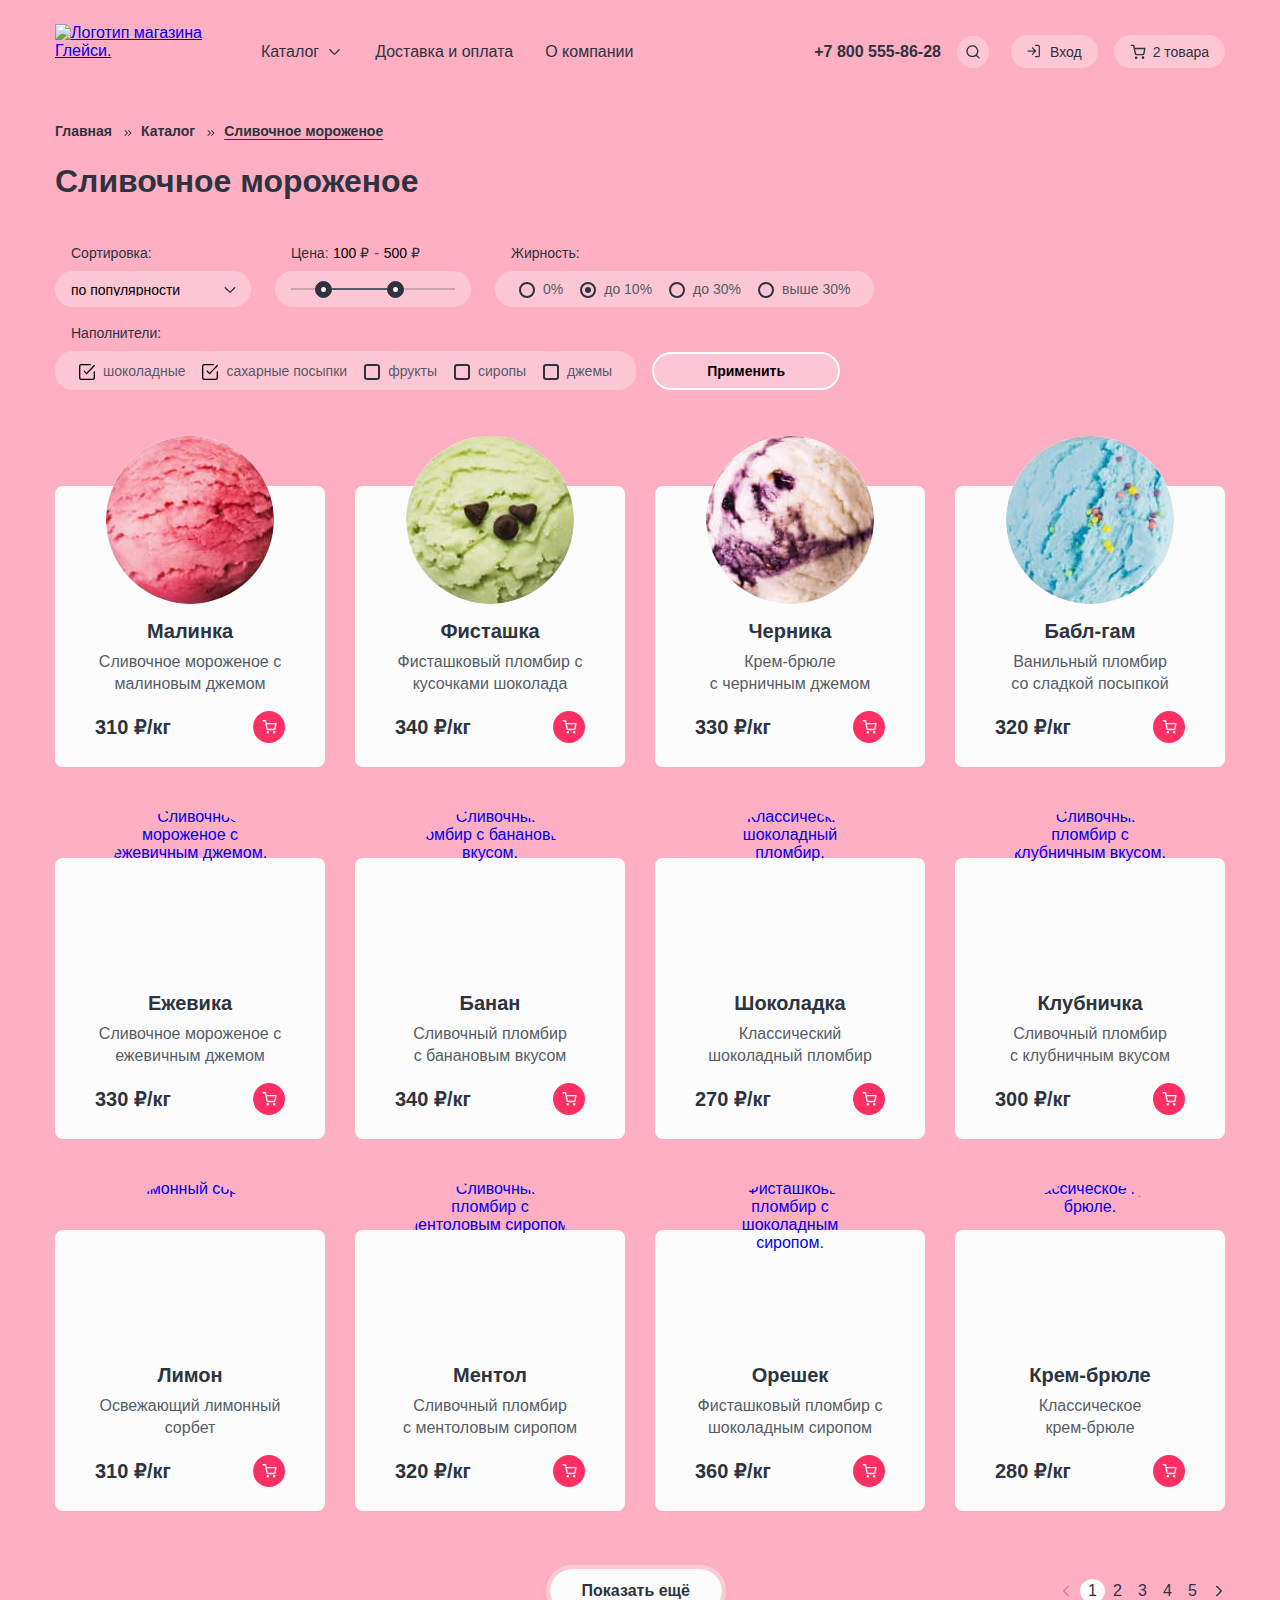
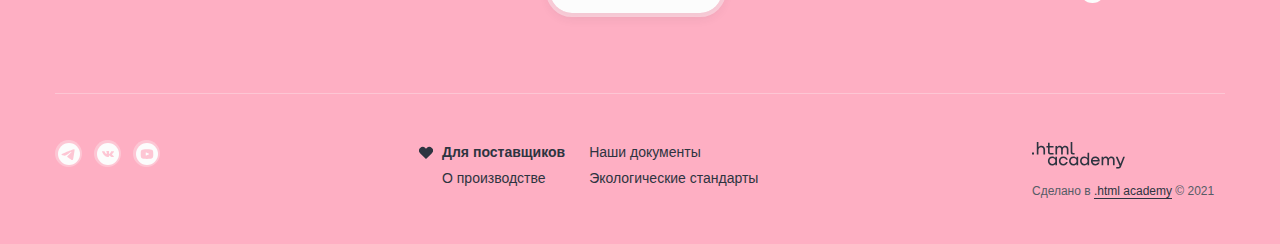
==== commit 39cdd05a: "исправляет ошибки валидации" ====
--- a/catalog.html
+++ b/catalog.html
@@ -90,7 +90,7 @@
                   <form action="https://echo.htmlacademy.ru/" class="navigation-form popover-window" method="get">
                     <div class="header-search-wrapper">
                       <label class="visually-hidden" for="search">Введите текст для поиска</label>
-                      <input class="navigation-search" id="search" type="text" name="search"
+                      <input class="navigation-search input-enter" id="search" type="text" name="search"
                         placeholder="Поиск по сайту" required>
                       <button class="navigation-search-reset" type="reset">
                         <span class="visually-hidden">Сброс поиска</span>
@@ -119,13 +119,13 @@
                     <form action="https://echo.htmlacademy.ru/" class="personal-account-form">
                       <div class="personal-account-label">
                         <label for="mail" class="visually-hidden">Введите ваш e-mail</label>
-                        <input class="personal-account-input" type="email" name="e-mail" id="mail"
+                        <input class="personal-account-input input-enter" type="email" name="e-mail" id="mail"
                           value="email@example.com" required>
                       </div>
                       <div class="personal-account-label">
                         <label for="password" class="visually-hidden">Введите ваш пароль</label>
-                        <input class="personal-account-input personal-account-password" type="password" name="password"
-                          id="password" value="exampl" required>
+                        <input class="personal-account-input personal-account-password input-enter" type="password"
+                          name="password" id="password" value="exampl" required>
                       </div>
                       <div class="personal-account-entry">
                         <button class="personal-account-button red-button" type="submit">
@@ -397,51 +397,51 @@
               <a href="#" class="product-item-link">
                 <div class="product-image-wrapper">
                   <img src="./images/products/product-1.jpg" alt="Мороженное с малиновым джемом."
-                    class="product-item-image" width="168" height="168px">
+                    class="product-item-image" width="168" height="168">
                 </div>
                 <h3 class="product-item-title">Малинка</h3>
               </a>
               <span class="product-item-text">Сливочное мороженое с малиновым джемом</span>
               <div class="product-price">
                 <span class="product-item-price">310 ₽/кг</span>
-                <button class="product-item-favorite">
-                  <span class="visually-hidden">В корзину</span>
-                  <svg class="product-cart-icon" xmlns="http://www.w3.org/2000/svg" width="15" height="14"
-                    viewBox="0 0 15 14">
-                    <path fill-rule="evenodd"
-                      d="M1.167.108a.667.667 0 1 0 0 1.333h1.77l.468 2.336a.664.664 0 0 0 .011.053l.967 4.833a1.826 1.826 0 0 0 1.819 1.47h5.62a1.826 1.826 0 0 0 1.819-1.47l.001-.005.927-4.861a.667.667 0 0 0-.655-.792H4.611L4.138.644a.667.667 0 0 0-.654-.536H1.167ZM5.69 8.402l-.813-4.064h8.23l-.775 4.067a.492.492 0 0 1-.492.395H6.183a.492.492 0 0 1-.492-.397Zm-1.134 3.961a1.246 1.246 0 1 1 2.492 0 1.246 1.246 0 0 1-2.492 0Zm6.374 0a1.246 1.246 0 1 1 2.491 0 1.246 1.246 0 0 1-2.491 0Z"
-                      clip-rule="evenodd" />
-                  </svg>
-                </button>
+                <a href="#" class="product-item-favorite">
+                  <span class="visually-hidden">В корзину</span>
+                  <svg class="product-cart-icon" xmlns="http://www.w3.org/2000/svg" width="15" height="14"
+                    viewBox="0 0 15 14">
+                    <path fill-rule="evenodd"
+                      d="M1.167.108a.667.667 0 1 0 0 1.333h1.77l.468 2.336a.664.664 0 0 0 .011.053l.967 4.833a1.826 1.826 0 0 0 1.819 1.47h5.62a1.826 1.826 0 0 0 1.819-1.47l.001-.005.927-4.861a.667.667 0 0 0-.655-.792H4.611L4.138.644a.667.667 0 0 0-.654-.536H1.167ZM5.69 8.402l-.813-4.064h8.23l-.775 4.067a.492.492 0 0 1-.492.395H6.183a.492.492 0 0 1-.492-.397Zm-1.134 3.961a1.246 1.246 0 1 1 2.492 0 1.246 1.246 0 0 1-2.492 0Zm6.374 0a1.246 1.246 0 1 1 2.491 0 1.246 1.246 0 0 1-2.491 0Z"
+                      clip-rule="evenodd" />
+                  </svg>
+                </a>
               </div>
             </li>
             <li class="product-item">
               <a href="#" class="product-item-link">
                 <div class="product-image-wrapper">
                   <img src="./images/products/product-2.jpg" alt="Фисташковый пломбир с кусочками шоколада."
-                    class="product-item-image" width="168" height="168px">
+                    class="product-item-image" width="168" height="168">
                 </div>
                 <h3 class="product-item-title">Фисташка</h3>
               </a>
               <span class="product-item-text">Фисташковый пломбир с кусочками шоколада</span>
               <div class="product-price">
                 <span class="product-item-price">340 ₽/кг</span>
-                <button class="product-item-favorite">
-                  <span class="visually-hidden">В корзину</span>
-                  <svg class="product-cart-icon" xmlns="http://www.w3.org/2000/svg" width="15" height="14"
-                    viewBox="0 0 15 14">
-                    <path fill-rule="evenodd"
-                      d="M1.167.108a.667.667 0 1 0 0 1.333h1.77l.468 2.336a.664.664 0 0 0 .011.053l.967 4.833a1.826 1.826 0 0 0 1.819 1.47h5.62a1.826 1.826 0 0 0 1.819-1.47l.001-.005.927-4.861a.667.667 0 0 0-.655-.792H4.611L4.138.644a.667.667 0 0 0-.654-.536H1.167ZM5.69 8.402l-.813-4.064h8.23l-.775 4.067a.492.492 0 0 1-.492.395H6.183a.492.492 0 0 1-.492-.397Zm-1.134 3.961a1.246 1.246 0 1 1 2.492 0 1.246 1.246 0 0 1-2.492 0Zm6.374 0a1.246 1.246 0 1 1 2.491 0 1.246 1.246 0 0 1-2.491 0Z"
-                      clip-rule="evenodd" />
-                  </svg>
-                </button>
+                <a href="#" class="product-item-favorite">
+                  <span class="visually-hidden">В корзину</span>
+                  <svg class="product-cart-icon" xmlns="http://www.w3.org/2000/svg" width="15" height="14"
+                    viewBox="0 0 15 14">
+                    <path fill-rule="evenodd"
+                      d="M1.167.108a.667.667 0 1 0 0 1.333h1.77l.468 2.336a.664.664 0 0 0 .011.053l.967 4.833a1.826 1.826 0 0 0 1.819 1.47h5.62a1.826 1.826 0 0 0 1.819-1.47l.001-.005.927-4.861a.667.667 0 0 0-.655-.792H4.611L4.138.644a.667.667 0 0 0-.654-.536H1.167ZM5.69 8.402l-.813-4.064h8.23l-.775 4.067a.492.492 0 0 1-.492.395H6.183a.492.492 0 0 1-.492-.397Zm-1.134 3.961a1.246 1.246 0 1 1 2.492 0 1.246 1.246 0 0 1-2.492 0Zm6.374 0a1.246 1.246 0 1 1 2.491 0 1.246 1.246 0 0 1-2.491 0Z"
+                      clip-rule="evenodd" />
+                  </svg>
+                </a>
               </div>
             </li>
             <li class="product-item">
               <a href="#" class="product-item-link">
                 <div class="product-image-wrapper">
                   <img src="./images/products/product-3.jpg" alt="Крем-брюле с черничным джемом."
-                    class="product-item-image" width="168" height="168px">
+                    class="product-item-image" width="168" height="168">
                 </div>
 
                 <h3 class="product-item-title">Черника</h3>
@@ -449,44 +449,44 @@
               <span class="product-item-text">Крем-брюле<br>с черничным джемом</span>
               <div class="product-price">
                 <span class="product-item-price">330 ₽/кг</span>
-                <button class="product-item-favorite">
-                  <span class="visually-hidden">В корзину</span>
-                  <svg class="product-cart-icon" xmlns="http://www.w3.org/2000/svg" width="15" height="14"
-                    viewBox="0 0 15 14">
-                    <path fill-rule="evenodd"
-                      d="M1.167.108a.667.667 0 1 0 0 1.333h1.77l.468 2.336a.664.664 0 0 0 .011.053l.967 4.833a1.826 1.826 0 0 0 1.819 1.47h5.62a1.826 1.826 0 0 0 1.819-1.47l.001-.005.927-4.861a.667.667 0 0 0-.655-.792H4.611L4.138.644a.667.667 0 0 0-.654-.536H1.167ZM5.69 8.402l-.813-4.064h8.23l-.775 4.067a.492.492 0 0 1-.492.395H6.183a.492.492 0 0 1-.492-.397Zm-1.134 3.961a1.246 1.246 0 1 1 2.492 0 1.246 1.246 0 0 1-2.492 0Zm6.374 0a1.246 1.246 0 1 1 2.491 0 1.246 1.246 0 0 1-2.491 0Z"
-                      clip-rule="evenodd" />
-                  </svg>
-                </button>
+                <a href="#" class="product-item-favorite">
+                  <span class="visually-hidden">В корзину</span>
+                  <svg class="product-cart-icon" xmlns="http://www.w3.org/2000/svg" width="15" height="14"
+                    viewBox="0 0 15 14">
+                    <path fill-rule="evenodd"
+                      d="M1.167.108a.667.667 0 1 0 0 1.333h1.77l.468 2.336a.664.664 0 0 0 .011.053l.967 4.833a1.826 1.826 0 0 0 1.819 1.47h5.62a1.826 1.826 0 0 0 1.819-1.47l.001-.005.927-4.861a.667.667 0 0 0-.655-.792H4.611L4.138.644a.667.667 0 0 0-.654-.536H1.167ZM5.69 8.402l-.813-4.064h8.23l-.775 4.067a.492.492 0 0 1-.492.395H6.183a.492.492 0 0 1-.492-.397Zm-1.134 3.961a1.246 1.246 0 1 1 2.492 0 1.246 1.246 0 0 1-2.492 0Zm6.374 0a1.246 1.246 0 1 1 2.491 0 1.246 1.246 0 0 1-2.491 0Z"
+                      clip-rule="evenodd" />
+                  </svg>
+                </a>
               </div>
             </li>
             <li class="product-item">
               <a href="#" class="product-item-link">
                 <div class="product-image-wrapper">
                   <img src="./images/products/product-4.jpg" alt="Ванильный пломбир со сладкой посыпкой."
-                    class="product-item-image" width="168" height="168px">
+                    class="product-item-image" width="168" height="168">
                 </div>
                 <h3 class="product-item-title">Бабл-гам</h3>
               </a>
               <span class="product-item-text">Ванильный пломбир<br>со сладкой посыпкой</span>
               <div class="product-price">
                 <span class="product-item-price">320 ₽/кг</span>
-                <button class="product-item-favorite">
-                  <span class="visually-hidden">В корзину</span>
-                  <svg class="product-cart-icon" xmlns="http://www.w3.org/2000/svg" width="15" height="14"
-                    viewBox="0 0 15 14">
-                    <path fill-rule="evenodd"
-                      d="M1.167.108a.667.667 0 1 0 0 1.333h1.77l.468 2.336a.664.664 0 0 0 .011.053l.967 4.833a1.826 1.826 0 0 0 1.819 1.47h5.62a1.826 1.826 0 0 0 1.819-1.47l.001-.005.927-4.861a.667.667 0 0 0-.655-.792H4.611L4.138.644a.667.667 0 0 0-.654-.536H1.167ZM5.69 8.402l-.813-4.064h8.23l-.775 4.067a.492.492 0 0 1-.492.395H6.183a.492.492 0 0 1-.492-.397Zm-1.134 3.961a1.246 1.246 0 1 1 2.492 0 1.246 1.246 0 0 1-2.492 0Zm6.374 0a1.246 1.246 0 1 1 2.491 0 1.246 1.246 0 0 1-2.491 0Z"
-                      clip-rule="evenodd" />
-                  </svg>
-                </button>
+                <a href="#" class="product-item-favorite">
+                  <span class="visually-hidden">В корзину</span>
+                  <svg class="product-cart-icon" xmlns="http://www.w3.org/2000/svg" width="15" height="14"
+                    viewBox="0 0 15 14">
+                    <path fill-rule="evenodd"
+                      d="M1.167.108a.667.667 0 1 0 0 1.333h1.77l.468 2.336a.664.664 0 0 0 .011.053l.967 4.833a1.826 1.826 0 0 0 1.819 1.47h5.62a1.826 1.826 0 0 0 1.819-1.47l.001-.005.927-4.861a.667.667 0 0 0-.655-.792H4.611L4.138.644a.667.667 0 0 0-.654-.536H1.167ZM5.69 8.402l-.813-4.064h8.23l-.775 4.067a.492.492 0 0 1-.492.395H6.183a.492.492 0 0 1-.492-.397Zm-1.134 3.961a1.246 1.246 0 1 1 2.492 0 1.246 1.246 0 0 1-2.492 0Zm6.374 0a1.246 1.246 0 1 1 2.491 0 1.246 1.246 0 0 1-2.491 0Z"
+                      clip-rule="evenodd" />
+                  </svg>
+                </a>
               </div>
             </li>
             <li class="product-item">
               <a href="#" class="product-item-link">
                 <div class="product-image-wrapper">
                   <img src="./images/products/product-5.jpg" alt="Сливочное мороженое с ежевичным джемом."
-                    class="product-item-image">
+                    class="product-item-image" width="168" height="168">
                 </div>
                 <h3 class="product-item-title">Ежевика</h3>
               </a>
@@ -494,22 +494,22 @@
 
               <div class="product-price">
                 <span class="product-item-price">330 ₽/кг</span>
-                <button class="product-item-favorite">
-                  <span class="visually-hidden">В корзину</span>
-                  <svg class="product-cart-icon" xmlns="http://www.w3.org/2000/svg" width="15" height="14"
-                    viewBox="0 0 15 14">
-                    <path fill-rule="evenodd"
-                      d="M1.167.108a.667.667 0 1 0 0 1.333h1.77l.468 2.336a.664.664 0 0 0 .011.053l.967 4.833a1.826 1.826 0 0 0 1.819 1.47h5.62a1.826 1.826 0 0 0 1.819-1.47l.001-.005.927-4.861a.667.667 0 0 0-.655-.792H4.611L4.138.644a.667.667 0 0 0-.654-.536H1.167ZM5.69 8.402l-.813-4.064h8.23l-.775 4.067a.492.492 0 0 1-.492.395H6.183a.492.492 0 0 1-.492-.397Zm-1.134 3.961a1.246 1.246 0 1 1 2.492 0 1.246 1.246 0 0 1-2.492 0Zm6.374 0a1.246 1.246 0 1 1 2.491 0 1.246 1.246 0 0 1-2.491 0Z"
-                      clip-rule="evenodd" />
-                  </svg>
-                </button>
+                <a href="#" class="product-item-favorite">
+                  <span class="visually-hidden">В корзину</span>
+                  <svg class="product-cart-icon" xmlns="http://www.w3.org/2000/svg" width="15" height="14"
+                    viewBox="0 0 15 14">
+                    <path fill-rule="evenodd"
+                      d="M1.167.108a.667.667 0 1 0 0 1.333h1.77l.468 2.336a.664.664 0 0 0 .011.053l.967 4.833a1.826 1.826 0 0 0 1.819 1.47h5.62a1.826 1.826 0 0 0 1.819-1.47l.001-.005.927-4.861a.667.667 0 0 0-.655-.792H4.611L4.138.644a.667.667 0 0 0-.654-.536H1.167ZM5.69 8.402l-.813-4.064h8.23l-.775 4.067a.492.492 0 0 1-.492.395H6.183a.492.492 0 0 1-.492-.397Zm-1.134 3.961a1.246 1.246 0 1 1 2.492 0 1.246 1.246 0 0 1-2.492 0Zm6.374 0a1.246 1.246 0 1 1 2.491 0 1.246 1.246 0 0 1-2.491 0Z"
+                      clip-rule="evenodd" />
+                  </svg>
+                </a>
               </div>
             </li>
             <li class="product-item">
               <a href="#" class="product-item-link">
                 <div class="product-image-wrapper">
                   <img src="./images/products/product-6.jpg" alt="Сливочный пломбир с банановым вкусом."
-                    class="product-item-image">
+                    class="product-item-image" width="168" height="168">
                 </div>
                 <h3 class="product-item-title">Банан</h3>
               </a>
@@ -517,15 +517,15 @@
 
               <div class="product-price">
                 <span class="product-item-price">340 ₽/кг</span>
-                <button class="product-item-favorite">
-                  <span class="visually-hidden">В корзину</span>
-                  <svg class="product-cart-icon" xmlns="http://www.w3.org/2000/svg" width="15" height="14"
-                    viewBox="0 0 15 14">
-                    <path fill-rule="evenodd"
-                      d="M1.167.108a.667.667 0 1 0 0 1.333h1.77l.468 2.336a.664.664 0 0 0 .011.053l.967 4.833a1.826 1.826 0 0 0 1.819 1.47h5.62a1.826 1.826 0 0 0 1.819-1.47l.001-.005.927-4.861a.667.667 0 0 0-.655-.792H4.611L4.138.644a.667.667 0 0 0-.654-.536H1.167ZM5.69 8.402l-.813-4.064h8.23l-.775 4.067a.492.492 0 0 1-.492.395H6.183a.492.492 0 0 1-.492-.397Zm-1.134 3.961a1.246 1.246 0 1 1 2.492 0 1.246 1.246 0 0 1-2.492 0Zm6.374 0a1.246 1.246 0 1 1 2.491 0 1.246 1.246 0 0 1-2.491 0Z"
-                      clip-rule="evenodd" />
-                  </svg>
-                </button>
+                <a href="#" class="product-item-favorite">
+                  <span class="visually-hidden">В корзину</span>
+                  <svg class="product-cart-icon" xmlns="http://www.w3.org/2000/svg" width="15" height="14"
+                    viewBox="0 0 15 14">
+                    <path fill-rule="evenodd"
+                      d="M1.167.108a.667.667 0 1 0 0 1.333h1.77l.468 2.336a.664.664 0 0 0 .011.053l.967 4.833a1.826 1.826 0 0 0 1.819 1.47h5.62a1.826 1.826 0 0 0 1.819-1.47l.001-.005.927-4.861a.667.667 0 0 0-.655-.792H4.611L4.138.644a.667.667 0 0 0-.654-.536H1.167ZM5.69 8.402l-.813-4.064h8.23l-.775 4.067a.492.492 0 0 1-.492.395H6.183a.492.492 0 0 1-.492-.397Zm-1.134 3.961a1.246 1.246 0 1 1 2.492 0 1.246 1.246 0 0 1-2.492 0Zm6.374 0a1.246 1.246 0 1 1 2.491 0 1.246 1.246 0 0 1-2.491 0Z"
+                      clip-rule="evenodd" />
+                  </svg>
+                </a>
               </div>
             </li>
 
@@ -533,7 +533,7 @@
               <a href="#" class="product-item-link">
                 <div class="product-image-wrapper">
                   <img src="./images/products/product-7.jpg" alt="Классический шоколадный пломбир."
-                    class="product-item-image">
+                    class="product-item-image" width="168" height="168">
                 </div>
                 <h3 class="product-item-title">Шоколадка</h3>
               </a>
@@ -541,22 +541,22 @@
 
               <div class="product-price">
                 <span class="product-item-price">270 ₽/кг</span>
-                <button class="product-item-favorite">
-                  <span class="visually-hidden">В корзину</span>
-                  <svg class="product-cart-icon" xmlns="http://www.w3.org/2000/svg" width="15" height="14"
-                    viewBox="0 0 15 14">
-                    <path fill-rule="evenodd"
-                      d="M1.167.108a.667.667 0 1 0 0 1.333h1.77l.468 2.336a.664.664 0 0 0 .011.053l.967 4.833a1.826 1.826 0 0 0 1.819 1.47h5.62a1.826 1.826 0 0 0 1.819-1.47l.001-.005.927-4.861a.667.667 0 0 0-.655-.792H4.611L4.138.644a.667.667 0 0 0-.654-.536H1.167ZM5.69 8.402l-.813-4.064h8.23l-.775 4.067a.492.492 0 0 1-.492.395H6.183a.492.492 0 0 1-.492-.397Zm-1.134 3.961a1.246 1.246 0 1 1 2.492 0 1.246 1.246 0 0 1-2.492 0Zm6.374 0a1.246 1.246 0 1 1 2.491 0 1.246 1.246 0 0 1-2.491 0Z"
-                      clip-rule="evenodd" />
-                  </svg>
-                </button>
+                <a href="#" class="product-item-favorite">
+                  <span class="visually-hidden">В корзину</span>
+                  <svg class="product-cart-icon" xmlns="http://www.w3.org/2000/svg" width="15" height="14"
+                    viewBox="0 0 15 14">
+                    <path fill-rule="evenodd"
+                      d="M1.167.108a.667.667 0 1 0 0 1.333h1.77l.468 2.336a.664.664 0 0 0 .011.053l.967 4.833a1.826 1.826 0 0 0 1.819 1.47h5.62a1.826 1.826 0 0 0 1.819-1.47l.001-.005.927-4.861a.667.667 0 0 0-.655-.792H4.611L4.138.644a.667.667 0 0 0-.654-.536H1.167ZM5.69 8.402l-.813-4.064h8.23l-.775 4.067a.492.492 0 0 1-.492.395H6.183a.492.492 0 0 1-.492-.397Zm-1.134 3.961a1.246 1.246 0 1 1 2.492 0 1.246 1.246 0 0 1-2.492 0Zm6.374 0a1.246 1.246 0 1 1 2.491 0 1.246 1.246 0 0 1-2.491 0Z"
+                      clip-rule="evenodd" />
+                  </svg>
+                </a>
               </div>
             </li>
             <li class="product-item">
               <a href="#" class="product-item-link">
                 <div class="product-image-wrapper">
                   <img src="./images/products/product-8.jpg" alt="Сливочный пломбир с клубничным вкусом."
-                    class="product-item-image">
+                    class="product-item-image" width="168" height="168">
                 </div>
                 <h3 class="product-item-title">Клубничка</h3>
               </a>
@@ -564,21 +564,22 @@
 
               <div class="product-price">
                 <span class="product-item-price">300 ₽/кг</span>
-                <button class="product-item-favorite">
-                  <span class="visually-hidden">В корзину</span>
-                  <svg class="product-cart-icon" xmlns="http://www.w3.org/2000/svg" width="15" height="14"
-                    viewBox="0 0 15 14">
-                    <path fill-rule="evenodd"
-                      d="M1.167.108a.667.667 0 1 0 0 1.333h1.77l.468 2.336a.664.664 0 0 0 .011.053l.967 4.833a1.826 1.826 0 0 0 1.819 1.47h5.62a1.826 1.826 0 0 0 1.819-1.47l.001-.005.927-4.861a.667.667 0 0 0-.655-.792H4.611L4.138.644a.667.667 0 0 0-.654-.536H1.167ZM5.69 8.402l-.813-4.064h8.23l-.775 4.067a.492.492 0 0 1-.492.395H6.183a.492.492 0 0 1-.492-.397Zm-1.134 3.961a1.246 1.246 0 1 1 2.492 0 1.246 1.246 0 0 1-2.492 0Zm6.374 0a1.246 1.246 0 1 1 2.491 0 1.246 1.246 0 0 1-2.491 0Z"
-                      clip-rule="evenodd" />
-                  </svg>
-                </button>
-              </div>
-            </li>
-            <li class="product-item">
-              <a href="#" class="product-item-link">
-                <div class="product-image-wrapper">
-                  <img src="./images/products/product-9.jpg" alt="Лимонный сорбет." class="product-item-image">
+                <a href="#" class="product-item-favorite">
+                  <span class="visually-hidden">В корзину</span>
+                  <svg class="product-cart-icon" xmlns="http://www.w3.org/2000/svg" width="15" height="14"
+                    viewBox="0 0 15 14">
+                    <path fill-rule="evenodd"
+                      d="M1.167.108a.667.667 0 1 0 0 1.333h1.77l.468 2.336a.664.664 0 0 0 .011.053l.967 4.833a1.826 1.826 0 0 0 1.819 1.47h5.62a1.826 1.826 0 0 0 1.819-1.47l.001-.005.927-4.861a.667.667 0 0 0-.655-.792H4.611L4.138.644a.667.667 0 0 0-.654-.536H1.167ZM5.69 8.402l-.813-4.064h8.23l-.775 4.067a.492.492 0 0 1-.492.395H6.183a.492.492 0 0 1-.492-.397Zm-1.134 3.961a1.246 1.246 0 1 1 2.492 0 1.246 1.246 0 0 1-2.492 0Zm6.374 0a1.246 1.246 0 1 1 2.491 0 1.246 1.246 0 0 1-2.491 0Z"
+                      clip-rule="evenodd" />
+                  </svg>
+                </a>
+              </div>
+            </li>
+            <li class="product-item">
+              <a href="#" class="product-item-link">
+                <div class="product-image-wrapper">
+                  <img src="./images/products/product-9.jpg" alt="Лимонный сорбет." class="product-item-image"
+                    width="168" height="168">
                 </div>
                 <h3 class="product-item-title">Лимон</h3>
               </a>
@@ -586,22 +587,22 @@
 
               <div class="product-price">
                 <span class="product-item-price">310 ₽/кг</span>
-                <button class="product-item-favorite">
-                  <span class="visually-hidden">В корзину</span>
-                  <svg class="product-cart-icon" xmlns="http://www.w3.org/2000/svg" width="15" height="14"
-                    viewBox="0 0 15 14">
-                    <path fill-rule="evenodd"
-                      d="M1.167.108a.667.667 0 1 0 0 1.333h1.77l.468 2.336a.664.664 0 0 0 .011.053l.967 4.833a1.826 1.826 0 0 0 1.819 1.47h5.62a1.826 1.826 0 0 0 1.819-1.47l.001-.005.927-4.861a.667.667 0 0 0-.655-.792H4.611L4.138.644a.667.667 0 0 0-.654-.536H1.167ZM5.69 8.402l-.813-4.064h8.23l-.775 4.067a.492.492 0 0 1-.492.395H6.183a.492.492 0 0 1-.492-.397Zm-1.134 3.961a1.246 1.246 0 1 1 2.492 0 1.246 1.246 0 0 1-2.492 0Zm6.374 0a1.246 1.246 0 1 1 2.491 0 1.246 1.246 0 0 1-2.491 0Z"
-                      clip-rule="evenodd" />
-                  </svg>
-                </button>
+                <a href="#" class="product-item-favorite">
+                  <span class="visually-hidden">В корзину</span>
+                  <svg class="product-cart-icon" xmlns="http://www.w3.org/2000/svg" width="15" height="14"
+                    viewBox="0 0 15 14">
+                    <path fill-rule="evenodd"
+                      d="M1.167.108a.667.667 0 1 0 0 1.333h1.77l.468 2.336a.664.664 0 0 0 .011.053l.967 4.833a1.826 1.826 0 0 0 1.819 1.47h5.62a1.826 1.826 0 0 0 1.819-1.47l.001-.005.927-4.861a.667.667 0 0 0-.655-.792H4.611L4.138.644a.667.667 0 0 0-.654-.536H1.167ZM5.69 8.402l-.813-4.064h8.23l-.775 4.067a.492.492 0 0 1-.492.395H6.183a.492.492 0 0 1-.492-.397Zm-1.134 3.961a1.246 1.246 0 1 1 2.492 0 1.246 1.246 0 0 1-2.492 0Zm6.374 0a1.246 1.246 0 1 1 2.491 0 1.246 1.246 0 0 1-2.491 0Z"
+                      clip-rule="evenodd" />
+                  </svg>
+                </a>
               </div>
             </li>
             <li class="product-item">
               <a href="#" class="product-item-link">
                 <div class="product-image-wrapper">
                   <img src="./images/products/product-10.jpg" alt="Сливочный пломбир с ментоловым сиропом."
-                    class="product-item-image">
+                    class="product-item-image" width="168" height="168">
                 </div>
                 <h3 class="product-item-title">Ментол</h3>
               </a>
@@ -609,22 +610,22 @@
 
               <div class="product-price">
                 <span class="product-item-price">320 ₽/кг</span>
-                <button class="product-item-favorite">
-                  <span class="visually-hidden">В корзину</span>
-                  <svg class="product-cart-icon" xmlns="http://www.w3.org/2000/svg" width="15" height="14"
-                    viewBox="0 0 15 14">
-                    <path fill-rule="evenodd"
-                      d="M1.167.108a.667.667 0 1 0 0 1.333h1.77l.468 2.336a.664.664 0 0 0 .011.053l.967 4.833a1.826 1.826 0 0 0 1.819 1.47h5.62a1.826 1.826 0 0 0 1.819-1.47l.001-.005.927-4.861a.667.667 0 0 0-.655-.792H4.611L4.138.644a.667.667 0 0 0-.654-.536H1.167ZM5.69 8.402l-.813-4.064h8.23l-.775 4.067a.492.492 0 0 1-.492.395H6.183a.492.492 0 0 1-.492-.397Zm-1.134 3.961a1.246 1.246 0 1 1 2.492 0 1.246 1.246 0 0 1-2.492 0Zm6.374 0a1.246 1.246 0 1 1 2.491 0 1.246 1.246 0 0 1-2.491 0Z"
-                      clip-rule="evenodd" />
-                  </svg>
-                </button>
+                <a href="#" class="product-item-favorite">
+                  <span class="visually-hidden">В корзину</span>
+                  <svg class="product-cart-icon" xmlns="http://www.w3.org/2000/svg" width="15" height="14"
+                    viewBox="0 0 15 14">
+                    <path fill-rule="evenodd"
+                      d="M1.167.108a.667.667 0 1 0 0 1.333h1.77l.468 2.336a.664.664 0 0 0 .011.053l.967 4.833a1.826 1.826 0 0 0 1.819 1.47h5.62a1.826 1.826 0 0 0 1.819-1.47l.001-.005.927-4.861a.667.667 0 0 0-.655-.792H4.611L4.138.644a.667.667 0 0 0-.654-.536H1.167ZM5.69 8.402l-.813-4.064h8.23l-.775 4.067a.492.492 0 0 1-.492.395H6.183a.492.492 0 0 1-.492-.397Zm-1.134 3.961a1.246 1.246 0 1 1 2.492 0 1.246 1.246 0 0 1-2.492 0Zm6.374 0a1.246 1.246 0 1 1 2.491 0 1.246 1.246 0 0 1-2.491 0Z"
+                      clip-rule="evenodd" />
+                  </svg>
+                </a>
               </div>
             </li>
             <li class="product-item">
               <a href="#" class="product-item-link">
                 <div class="product-image-wrapper">
                   <img src="./images/products/product-11.jpg" alt="Фисташковый пломбир с шоколадным сиропом."
-                    class="product-item-image">
+                    class="product-item-image" width="168" height="168">
                 </div>
                 <h3 class="product-item-title">Орешек</h3>
               </a>
@@ -632,21 +633,22 @@
 
               <div class="product-price">
                 <span class="product-item-price">360 ₽/кг</span>
-                <button class="product-item-favorite">
-                  <span class="visually-hidden">В корзину</span>
-                  <svg class="product-cart-icon" xmlns="http://www.w3.org/2000/svg" width="15" height="14"
-                    viewBox="0 0 15 14">
-                    <path fill-rule="evenodd"
-                      d="M1.167.108a.667.667 0 1 0 0 1.333h1.77l.468 2.336a.664.664 0 0 0 .011.053l.967 4.833a1.826 1.826 0 0 0 1.819 1.47h5.62a1.826 1.826 0 0 0 1.819-1.47l.001-.005.927-4.861a.667.667 0 0 0-.655-.792H4.611L4.138.644a.667.667 0 0 0-.654-.536H1.167ZM5.69 8.402l-.813-4.064h8.23l-.775 4.067a.492.492 0 0 1-.492.395H6.183a.492.492 0 0 1-.492-.397Zm-1.134 3.961a1.246 1.246 0 1 1 2.492 0 1.246 1.246 0 0 1-2.492 0Zm6.374 0a1.246 1.246 0 1 1 2.491 0 1.246 1.246 0 0 1-2.491 0Z"
-                      clip-rule="evenodd" />
-                  </svg>
-                </button>
-              </div>
-            </li>
-            <li class="product-item">
-              <a href="#" class="product-item-link">
-                <div class="product-image-wrapper">
-                  <img src="./images/products/product-12.jpg" alt="Классическое крем-брюле." class="product-item-image">
+                <a href="#" class="product-item-favorite">
+                  <span class="visually-hidden">В корзину</span>
+                  <svg class="product-cart-icon" xmlns="http://www.w3.org/2000/svg" width="15" height="14"
+                    viewBox="0 0 15 14">
+                    <path fill-rule="evenodd"
+                      d="M1.167.108a.667.667 0 1 0 0 1.333h1.77l.468 2.336a.664.664 0 0 0 .011.053l.967 4.833a1.826 1.826 0 0 0 1.819 1.47h5.62a1.826 1.826 0 0 0 1.819-1.47l.001-.005.927-4.861a.667.667 0 0 0-.655-.792H4.611L4.138.644a.667.667 0 0 0-.654-.536H1.167ZM5.69 8.402l-.813-4.064h8.23l-.775 4.067a.492.492 0 0 1-.492.395H6.183a.492.492 0 0 1-.492-.397Zm-1.134 3.961a1.246 1.246 0 1 1 2.492 0 1.246 1.246 0 0 1-2.492 0Zm6.374 0a1.246 1.246 0 1 1 2.491 0 1.246 1.246 0 0 1-2.491 0Z"
+                      clip-rule="evenodd" />
+                  </svg>
+                </a>
+              </div>
+            </li>
+            <li class="product-item">
+              <a href="#" class="product-item-link">
+                <div class="product-image-wrapper">
+                  <img src="./images/products/product-12.jpg" alt="Классическое крем-брюле." class="product-item-image"
+                    width="168" height="168">
                 </div>
                 <h3 class="product-item-title">Крем-брюле</h3>
               </a>
@@ -654,15 +656,15 @@
 
               <div class="product-price">
                 <span class="product-item-price">280 ₽/кг</span>
-                <button class="product-item-favorite">
-                  <span class="visually-hidden">В корзину</span>
-                  <svg class="product-cart-icon" xmlns="http://www.w3.org/2000/svg" width="15" height="14"
-                    viewBox="0 0 15 14">
-                    <path fill-rule="evenodd"
-                      d="M1.167.108a.667.667 0 1 0 0 1.333h1.77l.468 2.336a.664.664 0 0 0 .011.053l.967 4.833a1.826 1.826 0 0 0 1.819 1.47h5.62a1.826 1.826 0 0 0 1.819-1.47l.001-.005.927-4.861a.667.667 0 0 0-.655-.792H4.611L4.138.644a.667.667 0 0 0-.654-.536H1.167ZM5.69 8.402l-.813-4.064h8.23l-.775 4.067a.492.492 0 0 1-.492.395H6.183a.492.492 0 0 1-.492-.397Zm-1.134 3.961a1.246 1.246 0 1 1 2.492 0 1.246 1.246 0 0 1-2.492 0Zm6.374 0a1.246 1.246 0 1 1 2.491 0 1.246 1.246 0 0 1-2.491 0Z"
-                      clip-rule="evenodd" />
-                  </svg>
-                </button>
+                <a href="#" class="product-item-favorite">
+                  <span class="visually-hidden">В корзину</span>
+                  <svg class="product-cart-icon" xmlns="http://www.w3.org/2000/svg" width="15" height="14"
+                    viewBox="0 0 15 14">
+                    <path fill-rule="evenodd"
+                      d="M1.167.108a.667.667 0 1 0 0 1.333h1.77l.468 2.336a.664.664 0 0 0 .011.053l.967 4.833a1.826 1.826 0 0 0 1.819 1.47h5.62a1.826 1.826 0 0 0 1.819-1.47l.001-.005.927-4.861a.667.667 0 0 0-.655-.792H4.611L4.138.644a.667.667 0 0 0-.654-.536H1.167ZM5.69 8.402l-.813-4.064h8.23l-.775 4.067a.492.492 0 0 1-.492.395H6.183a.492.492 0 0 1-.492-.397Zm-1.134 3.961a1.246 1.246 0 1 1 2.492 0 1.246 1.246 0 0 1-2.492 0Zm6.374 0a1.246 1.246 0 1 1 2.491 0 1.246 1.246 0 0 1-2.491 0Z"
+                      clip-rule="evenodd" />
+                  </svg>
+                </a>
               </div>
             </li>
           </ul>
--- a/styles/styles.css
+++ b/styles/styles.css
@@ -30,7 +30,7 @@
   font-style: normal;
   font-weight: 400;
   font-size: 16px;
-  color: #565C66;
+  color: #565c66;
 }
 
 .body-pink {
@@ -74,6 +74,17 @@
   outline: 2px solid #2d3440;
 }
 
+.red-button-disabled,
+.red-button-disabled:hover,
+.red-button-disabled:active,
+.red-button-disabled:focus {
+  background: #B9B9B9;
+  outline: 4px solid rgba(185, 185, 185, 0.3);
+  cursor: default;
+  color: #565c66;
+  font-weight: 400;
+}
+
 .white-button {
   display: block;
   text-align: center;
@@ -105,6 +116,120 @@
   box-shadow: 0 4px 12px rgba(45, 52, 64, 0.1);
 }
 
+.white-button-disabled,
+.white-button-disabled:hover,
+.white-button-disabled:active,
+.white-button-disabled:focus {
+  color: #b9b9b9;
+}
+
+/* Кнопка со спинером */
+
+.button-expectation  {
+  display: flex;
+  align-items: center;
+  box-sizing: border-box;
+  padding: 13px 34px;
+}
+
+.button-expectation-white {
+  font-size: 16px;
+  display: flex;
+  align-items: center;
+  box-sizing: border-box;
+  padding: 12px 32px;
+}
+
+.button-expectation::after {
+  content: "";
+  background-image: url("../images/spinner-white.svg");
+  background-repeat: no-repeat;
+  display: block;
+  width: 16px;
+  height: 16px;
+  margin-left: 8px;
+  animation-name: loading;
+  animation-duration: 2s;
+  animation-timing-function: linear;
+  animation-iteration-count: infinite;
+}
+
+.button-expectation-white::after {
+  content: "";
+  background-image: url("../images/spinner-black.svg");
+  background-repeat: no-repeat;
+  display: block;
+  width: 17px;
+  height: 17px;
+  margin-left: 8px;
+  animation-name: loading;
+  animation-duration: 2s;
+  animation-timing-function: linear;
+  animation-iteration-count: infinite;
+}
+
+@keyframes loading {
+  0% {
+    transform: rotate(0deg);
+  }
+  100% {
+    transform: rotate(360deg);
+  }
+}
+
+/* =================================== */
+
+.input-enter {
+  display: inline-block;
+  height: 48px;
+  padding: 14px 16px;
+  box-sizing: border-box;
+  font-family: "Inter", sans-serif;
+  font-style: normal;
+  font-weight: 400;
+  font-size: 16px;
+  line-height: 20px;
+  color:  #2d3440;
+  border: 1px solid #b9b9b9;
+  border-radius: 4px;
+  outline: none;
+}
+
+.mailing-input:hover {
+  border:  1px solid #2d3440;
+}
+
+.input-enter:focus {
+  border: 1px solid #2d3440;
+  outline:  1px solid #2d3440;
+}
+
+.input-enter::placeholder {
+  color:  #b9b9b9;
+}
+
+.input-enter:invalid:not(:placeholder-shown) {
+  border:  1px solid #ea5454;
+}
+
+.input-enter:invalid:not(:placeholder-shown):hover,
+.input-enter:invalid:not(:placeholder-shown):focus {
+  outline:  1px solid #ea5454;
+}
+
+.input-enter:disabled {
+  background-color: #e7e7e7;
+  color: rgba(45, 52, 64, 0.65);
+}
+
+.input-enter:disabled:hover {
+  border-color: #b9b9b9;
+}
+
+.input-enter:disabled:hover::placeholder {
+  color: rgba(45, 52, 64, 1);
+}
+
 .container {
   display: flex;
   flex-direction: column;
@@ -128,7 +253,7 @@
 
 .main-header {
   display: flex;
-  align-items: center;
+  align-items: flex-start;
   width: 100%;
   padding-top: 24px;
   padding-bottom: 24px;
@@ -142,9 +267,7 @@
 
 .main-navigation {
   display: flex;
-  align-items: center;
   width: 100%;
-
 }
 
 .main-navigation-list {
@@ -154,6 +277,7 @@
   list-style: none;
   margin: 0;
   padding: 0;
+  padding-top: 9px;
 }
 
 .main-navigation-item {
@@ -167,7 +291,7 @@
 .navigation-catalog-block {
   padding-top: 8px;
   position: absolute;
-  top: 35px;
+  top: 37px;
   left: 1px;
 }
 
@@ -176,7 +300,7 @@
   padding: 0;
   padding-top: 10px;
   padding-bottom: 8px;
-  min-width: 136px;
+  min-width: 135px;
   box-sizing: border-box;
   list-style: none;
   background-color: #fcfcfc;
@@ -206,7 +330,7 @@
 
 .main-navigation-icon {
   position: absolute;
-  fill:  #2d3440;
+  fill: #2d3440;
   width: 13px;
   height: 6px;
   top: 14px;
@@ -230,7 +354,7 @@
 .navigation-catalog-link {
   display: block;
   text-decoration: none;
-  font-family: 'Inter';
+  font-family: "Inter", sans-serif;
   font-style: normal;
   font-weight: 400;
   font-size: 14px;
@@ -257,13 +381,6 @@
   color: #fcfcfc;
 }
 
-
-.main-navigation-link:hover .main-navigation-icon {
-  fill:  #fcfcfc;
-  transform: rotate(180deg);
-
-}
-
 .popover-link:hover,
 .popover-link:active,
 .popover-link:focus {
@@ -271,10 +388,22 @@
   color: #fcfcfc;
 }
 
+/* Изменения состояния цвета ссылок при открытом поповере в header */
+
+.popover-link-active:hover {
+  opacity: 0.6;
+}
+
+.popover-link-active:active {
+  opacity: 0.3;
+}
+
+.popover-link-active:focus {
+  border-color:#000000;
+}
+
 .navigation-catalog-name {
   display: inline-block;
-  width: 100%;
-  height: 100%;
   padding: 6px 10px 6px 17px;
 }
 
@@ -301,6 +430,7 @@
   display: flex;
   align-items: center;
   margin-left: auto;
+  padding-top: 8px;
   gap: 16px;
 }
 
@@ -350,6 +480,7 @@
 }
 
 .header-search-icon {
+  display: block;
   fill: #2d3440;
 }
 
@@ -369,7 +500,7 @@
 }
 
 .navigation-form-block {
-  padding-top: 10px;
+  padding-top: 12px;
   position: absolute;
   top: 28px;
   right: 0;
@@ -377,34 +508,17 @@
 }
 
 .navigation-form {
-  width: 357px;
+  width: 356px;
   border-radius: 4px;
   padding: 24px 16px;
   box-sizing: border-box;
   background-color: #fcfcfc;
+  box-shadow: 0 8px 16px rgba(45, 52, 64, 0.12);
 }
 
 .navigation-search {
-  display: inline-block;
-  min-width: 285px;
+  min-width: 324px;
   padding: 14px 22px 12px 16px;
-  font-family: "Inter", sans-serif;
-  font-style: normal;
-  font-weight: 400;
-  font-size: 16px;
-  line-height: 20px;
-  border: 1px solid #b9b9b9;
-  border-radius: 4px;
-  outline: none;
-}
-
-.navigation-search:hover,
-.personal-account-input:hover,
-.navigation-search:focus,
-.personal-account-input:focus,
-.mailing-input:hover,
-.mailing-input:focus {
-  border-color: #2d3440;
 }
 
 .navigation-search:hover,
@@ -490,14 +604,14 @@
 
 .personal-account-wrapper {
   position: absolute;
-  right: 0;
-  padding-top: 5px;
+  right: -1px;
+  padding-top: 8px;
   z-index: 3;
 }
 
 .personal-account {
   width: 420px;
-  padding: 50px 48px;
+  padding: 49px 43px 51px 48px;
   box-sizing: border-box;
   background-color: #fcfcfc;
   border-radius: 4px;
@@ -508,7 +622,7 @@
 .null-cart-title {
   margin: 0;
   padding: 0;
-  margin-bottom: 32px;
+  margin-bottom: 31px;
   font-weight: 700;
   font-size: 24px;
   line-height: 30px;
@@ -516,26 +630,17 @@
 }
 
 .personal-account-input {
-  width: 323px;
-  height: 47px;
-  padding: 14px 16px;
-  box-sizing: border-box;
-  border: 1px solid #b9b9b9;
-  border-radius: 4px;
-  font-family: "Inter", sans-serif;
-  font-style: normal;
-  font-weight: 400;
-  font-size: 16px;
-  line-height: 20px;
-  color: #2d3440;
+
+  width: 324px;
 }
 
 .personal-account-password {
-  font-size: 13px;
+  font-size: 14px;
+  padding: 14px 12px;
 }
 
 .personal-account-label + .personal-account-label {
-  margin-top: 17px;
+  margin-top: 16px;
   margin-bottom: 32px;
 }
 
@@ -578,13 +683,14 @@
   position: absolute;
   top: 28px;
   right: 1px;
-  padding-top: 10px;
+  padding-top: 13px;
   z-index: 3;
 }
 
 .popover-cart {
   width: 440px;
   padding: 49px 48px;
+  padding-bottom: 46px;
   box-sizing: border-box;
   border-radius: 4px;
   background-color: #fcfcfc;
@@ -594,7 +700,7 @@
   list-style: none;
   padding: 0;
   margin: 0;
-  margin-bottom: 28px;
+  margin-bottom: 31px;
   padding-bottom: 32px;
   border-bottom: 1px solid #e7e7e7;
 }
@@ -636,6 +742,7 @@
   font-weight: 700;
   font-size: 18px;
   line-height: 22px;
+  margin-bottom: 5px;
 }
 
 .cart-chosen-price {
@@ -676,6 +783,7 @@
 }
 
 .cart-product-delete {
+  position: relative;
   display: inline-block;
   border: none;
   width: 10px;
@@ -683,7 +791,27 @@
   background-image: url("../images/exit.svg");
   background-repeat: no-repeat;
   background-color: transparent;
+  outline: none;
   cursor: pointer;
+}
+
+.cart-product-delete:hover {
+  opacity: 0.6;
+}
+.cart-product-delete:active {
+  opacity: 0.9;
+}
+
+.cart-product-delete:focus::after {
+  position: absolute;
+  content:"";
+  width: 16px;
+  height: 16px;
+  border: 2px solid #2d3440;
+  border-radius: 50%;
+  top: 0;
+  left: 0;
+  transform: translate(-23%, -23%);
 }
 
 .cart-order {
@@ -722,7 +850,7 @@
   display: none;
 }
 
- .popover-block:hover .popover-window {
+.popover-block:hover .popover-window {
   display: block;
 }
 
@@ -730,11 +858,35 @@
   display: block;
 }
 
-
+.popover-block:focus-within .popover-link {
+  background-color: #ff4a78;
+  color: #fcfcfc;
+}
+
+.popover-block:focus-within svg {
+  fill: #fcfcfc;
+}
+
+.popover-block:focus-within .main-navigation-icon {
+  transform: rotate(180deg);
+}
+
+.popover-block:hover .popover-link {
+  background-color: #ff4a78;
+  color: #fcfcfc;
+}
+
+.popover-block:hover svg {
+  fill: #fcfcfc;
+}
+
+.popover-block:hover .main-navigation-icon {
+  transform: rotate(180deg);
+}
 
 /*Блок Hero  */
 .main-hero {
-  margin-bottom: 102px;
+  margin-bottom: 106px;
 }
 
 .slider {
@@ -766,7 +918,7 @@
 .slider-title {
   padding: 0;
   margin: 0;
-  margin-bottom: 24px;
+  margin-bottom: 25px;
   color: #2d3440;
   font-weight: 900;
   font-size: 36px;
@@ -779,12 +931,12 @@
   width: 443px;
   margin: 0;
   padding: 0;
-  margin-bottom: 45px;
+  margin-bottom: 47px;
 }
 
 .slider-button {
   display: inline-block;
-  padding: 12px 29px;
+  padding: 12px 33px;
 }
 
 .slider-item-current .slider-text-block {
@@ -799,7 +951,7 @@
 
 .slider-item-current .slider-img-block {
   width: 429px;
-  height: 511px;
+  height: 508px;
 }
 
 .slider-img-block {
@@ -879,7 +1031,7 @@
 
 .slider-flip-button:active {
   background-color: rgba(252, 252, 252, 0.5);
-  border-color: rgba(252, 252, 252, 0.5);
+  border-color: transparent;
 }
 
 .slider-flip-icon:focus {
@@ -888,7 +1040,23 @@
 }
 
 .slider-flip-icon:focus .slider-flip-icon {
-  fill:#2d3440;
+  fill: #2d3440;
+}
+
+.slider-flip-button:disabled,
+.slider-flip-button:hover:disabled,
+.slider-flip-button:active:disabled {
+  background-color: rgba(252, 252, 252, 0.3);
+  border-color: #fcfcfc;
+  opacity: 0.4;
+  outline: none;
+  cursor: default;
+}
+
+.slider-flip-button:disabled .slider-flip-icon,
+.slider-flip-button:hover:disabled .slider-flip-icon,
+.slider-flip-button:active:disabled .slider-flip-icon {
+  fill: #fcfcfc;
 }
 
 .slider-button-next {
@@ -903,7 +1071,7 @@
 .slider-paganation {
   margin: 0;
   padding: 0;
-  margin-top: 10px;
+  margin-top: 12px;
   display: flex;
   flex-wrap: wrap;
   align-items: center;
@@ -913,9 +1081,12 @@
 
 .slider-paganation-button {
   display: block;
-  border: none;
+  padding: 0;
+  margin: 0;
+  border: 2px solid transparent;
   width: 12px;
   height: 12px;
+  box-sizing: border-box;
   border-radius: 50%;
   background-color: rgba(252, 252, 252, 0.3);
 }
@@ -924,20 +1095,33 @@
   background-color: #fcfcfc;
 }
 
+.slider-paganation-button:hover {
+  border-color: #fcfcfc;
+}
+.slider-paganation-button:focus {
+  border-color: #2d3440;
+}
+
+.slider-paganation-button:active {
+  border-color: rgba(252, 252, 252, 0.3);
+  background-color: rgba(252, 252, 252, 0.5);
+}
+
+
+
+
 .slider-socials {
-  bottom: 20px;
-  right: 0;
   list-style: none;
   margin: 0;
   padding: 0;
   display: flex;
   align-items: center;
-  column-gap: 11px;
+  column-gap: 12px;
 }
 
 .slider-bottom-block {
   position: absolute;
-  bottom: -24px;
+  bottom: -26px;
   left: 0;
   width: 100%;
   display: flex;
@@ -945,8 +1129,8 @@
 }
 
 .social-item {
-  width: 28px;
-  height: 28px;
+  width: 27px;
+  height: 27px;
 }
 
 .social-link {
@@ -963,8 +1147,8 @@
 
 .social-link::before {
   content: "";
-  width: 23px;
-  height: 23px;
+  width: 22px;
+  height: 22px;
   display: block;
   border-radius: 50%;
   overflow: hidden;
@@ -996,7 +1180,7 @@
 }
 
 .stocks {
-  margin-bottom: 83px;
+  margin-bottom: 82px;
 }
 
 .heading-block {
@@ -1025,8 +1209,7 @@
 
 .stocks-item {
   width: 570px;
-  padding: 36px;
-  padding-bottom: 32px;
+  padding: 37px 36px 36px;
   box-sizing: border-box;
   background-color: #ff7799;
   border-radius: 16px;
@@ -1052,7 +1235,7 @@
 .stocks-title {
   margin: 0;
   padding: 0;
-  margin-bottom: 28px;
+  margin-bottom: 27px;
   font-weight: 700;
   font-size: 24px;
   line-height: 30px;
@@ -1061,7 +1244,7 @@
 .stocks-text {
   margin: 0;
   padding: 0;
-  margin-bottom: 24px;
+  margin-bottom: 28px;
   font-weight: 400;
   line-height: 22px;
 }
@@ -1193,6 +1376,24 @@
   border: 3px solid #ff2f64;
 }
 
+/* Неактивная кнопка "добавить в корзину" */
+
+.product-item-disabled,
+.product-item-disabled:hover,
+.product-item-disabled:focus {
+  background-color:  #b9b9b9;
+  border: 3px solid #b9b9b9;
+  outline: none;
+}
+
+.product-item-disabled .product-cart-icon,
+.product-item-disabled:hover .product-cart-icon,
+.product-item-disabled:focus .product-cart-icon {
+  fill: #565c66;
+}
+
+/* =========================================== */
+
 .about {
   background: url("../images/waffle.jpg");
   border-radius: 16px;
@@ -1201,51 +1402,47 @@
 }
 
 .about-wrapper {
+  display: grid;
+  grid-template-columns: repeat(2, 506px);
+  gap: 41px 32px;
   background-color: #ffffff;
   border-radius: 16px;
-  padding: 56px 40px;
-}
-
-.about-list {
-  list-style: none;
-  margin: 0;
-  padding: 0;
-  display: flex;
-  flex-wrap: wrap;
-  column-gap: 24px;
-  row-gap: 40px;
-}
+  padding: 57px 40px 55px;
+}
+
 
 .about-heading {
-  margin-bottom: 56px;
-}
-
-.about-item {
-  width: 509px;
-  padding-left: 66px;
+  grid-column: 1 / -1;
+  margin-bottom: 14px;
+}
+
+.about-text {
+  margin: 0;
+  padding: 0;
+  padding-left: 65px;
   box-sizing: border-box;
   line-height: 22px;
 }
 
-.about-item:nth-child(1) {
+.about-text-technology {
   background-image: url("../images/icecrem-icon.svg");
   background-repeat: no-repeat;
   background-position: left start;
 }
 
-.about-item:nth-child(2) {
+.about-text-raw {
   background-image: url("../images/cow-icon.svg");
   background-repeat: no-repeat;
   background-position: left start;
 }
 
-.about-item:nth-child(3) {
+.about-text-quality {
   background-image: url("../images/leaf-icon.svg");
   background-repeat: no-repeat;
   background-position: left start;
 }
 
-.about-item:nth-child(4) {
+.about-text-delivery {
   background-image: url("../images/thermometer-icon.svg");
   background-repeat: no-repeat;
   background-position: left start;
@@ -1267,7 +1464,7 @@
 }
 
 .new {
-  padding: 33px 32px 67px 32px;
+  padding: 33px 32px 68px 32px;
   background-color: #ffffff;
   background-image: url("../images/news-background.jpg");
   background-position: right top;
@@ -1282,7 +1479,7 @@
 }
 
 .new-link-blog {
-  margin-bottom: 14px;
+  margin-bottom: 13px;
   color: #565c66;
 }
 
@@ -1296,11 +1493,11 @@
   font-weight: 700;
   font-size: 24px;
   line-height: 30px;
-  color: #2D3440;
+  color: #2d3440;
 }
 
 .new-link-article:hover,
-.new-link-article:focus{
+.new-link-article:focus {
   text-decoration: underline;
   text-underline-offset: 5px;
   outline: none;
@@ -1316,7 +1513,7 @@
 
 .mailing-wrapper {
   padding: 26px;
-  background-color: #ffffff;
+  background-color: #fcfcfc;
   border-radius: 16px;
   height: 100%;
   box-sizing: border-box;
@@ -1325,7 +1522,7 @@
 .mailing-text {
   margin: 0;
   padding: 0;
-  margin-bottom: 45px;
+  margin-bottom: 44px;
   line-height: 22px;
 }
 
@@ -1336,22 +1533,12 @@
 
 .mailing-input {
   width: 332px;
-  height: 47px;
-  padding: 14px 16px;
-  box-sizing: border-box;
-  border: 1px solid #b9b9b9;
-  border-radius: 4px;
-  font-family: "Inter", sans-serif;
-  font-style: normal;
-  font-weight: 400;
-  font-size: 16px;
-  line-height: 20px;
-  color: #2d3440;
 }
 
 .mailing-button {
   display: inline-block;
   padding: 11px 35px;
+  box-sizing: border-box;
 }
 
 .delivery {
@@ -1370,7 +1557,7 @@
 
 .delivery-text-block {
   width: 375px;
-  margin-top: 103px;
+  margin-top: 104px;
 }
 
 .delivery-heading {
@@ -1389,7 +1576,8 @@
 .delivery-form {
   width: 500px;
   padding: 40px;
-  padding-bottom: 43px;
+  padding-top: 42px;
+  padding-bottom: 42px;
   box-sizing: border-box;
   background-color: #fcfcfc;
   box-shadow: 0 15px 40px rgba(45, 52, 64, 0.12);
@@ -1399,14 +1587,14 @@
 .delivery-info {
   margin: 0;
   padding: 0;
-  margin-bottom: 32px;
+  margin-bottom: 31px;
   width: 380px;
   line-height: 22px;
 }
 
 .delivery-form-block {
   display: flex;
-  margin-bottom: 20px;
+  margin-bottom: 21px;
   column-gap: 16px;
 }
 
@@ -1418,21 +1606,11 @@
 }
 
 .delivery-input {
-  display: inline-block;
   padding: 14px 10px 14px 16px;
-  box-sizing: border-box;
-  font-family: "Inter", sans-serif;
-  font-style: normal;
-  font-weight: 400;
-  font-size: 16px;
-  line-height: 20px;
-  border: 1px solid #b9b9b9;
-  border-radius: 4px;
-  outline: none;
 }
 
 .delivery-input-date {
-  width: 116px;
+  width: 117px;
 }
 
 .delivery-input-phone {
@@ -1445,7 +1623,7 @@
 }
 
 .delivery-address-group {
-  margin-bottom: 29px;
+  margin-bottom: 32px;
 }
 
 .delivery-button {
@@ -1488,17 +1666,17 @@
 }
 
 .tooltip-text::before {
-content: "";
-position: absolute;
-width: 8px;
-height: 8px;
-background-color: #fcfcfc;
-border: 1px solid rgba(185, 185, 185, 1);
-border-bottom: transparent;
-border-right: transparent;
-top: 14px;
-left: -5px;
-transform: rotate(-45deg);
+  content: "";
+  position: absolute;
+  width: 8px;
+  height: 8px;
+  background-color: #fcfcfc;
+  border: 1px solid rgba(185, 185, 185, 1);
+  border-bottom: transparent;
+  border-right: transparent;
+  top: 14px;
+  left: -5px;
+  transform: rotate(-45deg);
 
 }
 
@@ -1530,22 +1708,25 @@
 
 .contacts-wrapper {
   border-radius: 8px;
-  width: 343px;
+  width: 342px;
   box-sizing: border-box;
   padding: 40px;
+  padding-top: 41px;
+  padding-bottom: 41px;
   background-color: #fcfcfc;
-  padding-bottom: 42px;
+
+  box-shadow: 0 8px 16px rgba(45, 52, 64, 0.12);
 }
 
 .contacts-text {
   padding: 0;
   margin: 0;
   line-height: 22px;
-  margin-bottom: 12px;
+  margin-bottom: 11px;
 }
 
 .contacts-address {
-  margin-bottom: 24px;
+  margin-bottom: 25px;
   font-style: normal;
   font-weight: 700;
   font-size: 20px;
@@ -1572,7 +1753,7 @@
 .address-info {
   display: inline-block;
   font-size: 14px;
-  margin-bottom: 32px;
+  margin-bottom: 33px;
 }
 
 .address-feedback {
@@ -1587,13 +1768,11 @@
 .page-footer {
   display: flex;
   align-items: flex-start;
-  padding-top: 47px;
+  padding-top: 46px;
   padding-bottom: 45px;
 }
 
 .footer-social-block {
-  display: flex;
-  column-gap: 16px;
   width: 115px;
 }
 
@@ -1604,7 +1783,7 @@
   display: flex;
   justify-content: flex-start;
   flex-wrap: wrap;
-  gap: 11px;
+  gap: 12px;
 }
 
 .footer-info {
@@ -1612,7 +1791,7 @@
   display: flex;
   column-gap: 24px;
   margin-left: 272px;
-  margin-top: 2px;
+  margin-top: 3px;
 }
 
 .footer-info-list {
@@ -1620,7 +1799,7 @@
   flex-wrap: wrap;
   justify-content: flex-start;
   flex-direction: column;
-  gap: 9px 24px;
+  gap: 8px;
   list-style: none;
   padding: 0;
   margin: 0;
@@ -1630,6 +1809,7 @@
   font-size: 14px;
   text-decoration: none;
   color: #2d3440;
+  outline: none;
 }
 
 .info-link-like {
@@ -1645,8 +1825,8 @@
 
 .info-link-like::before {
   position: absolute;
-  top: 1px;
-  left: -22px;
+  top: 2px;
+  left: -23px;
   content: "";
   background-image: url("../images/like.svg");
   background-repeat: no-repeat;
@@ -1667,7 +1847,7 @@
   content: "";
   width: 100%;
   height: 2px;
-  background-color:#2d3440;
+  background-color: #2d3440;
 }
 
 .footer-info-link:active {
@@ -1677,7 +1857,7 @@
 .footer-developer {
   min-width: 193px;
   margin-left: 234px;
-  margin-top: 1px;
+  margin-top: 2px;
 }
 
 .footer-developer-text {
@@ -1695,8 +1875,20 @@
 .develover-text-link {
   color: #2d3440;
   text-underline-offset: 3px;
-}
-
+  outline: none;
+}
+
+.footer-link-delover:hover,
+.footer-link-delover:focus,
+.develover-text-link:hover,
+.develover-text-link:focus {
+  opacity: 0.6;
+}
+
+.footer-link-delover:active,
+.develover-text-link:active {
+  opacity: 0.3;
+}
 /*Страница каталога */
 
 .main-catalog {
@@ -1721,9 +1913,9 @@
 }
 
 .breadcrumb-item {
-display: flex;
-align-items: center;
-margin-right: 9px;
+  display: flex;
+  align-items: center;
+  margin-right: 9px;
 }
 
 .breadcrumb-item:last-child {
@@ -1745,7 +1937,7 @@
 }
 
 .catalog-filter {
-  margin-bottom: 47px;
+  margin-bottom: 46px;
 }
 
 .catalog-filter-heading {
@@ -1795,7 +1987,7 @@
   background-image: url("../images/down.svg");
   background-repeat: no-repeat;
   background-position: top 14px right 13px;
-  background-color:  rgba(252, 252, 252, 0.3);
+  background-color: rgba(252, 252, 252, 0.3);
   font-family: "Inter", sans-serif;
   font-style: normal;
   font-weight: 400;
@@ -1803,12 +1995,12 @@
 }
 
 .catalog-select:hover {
-background-color:  rgba(252, 252, 252, 0.5);
+  background-color: rgba(252, 252, 252, 0.5);
 }
 
 .catalog-select:focus {
   outline: none;
-  border-color:  rgba(252, 252, 252, 1);
+  border-color: rgba(252, 252, 252, 1);
 }
 
 
@@ -1830,7 +2022,9 @@
 }
 
 .filter-control-text {
+  color:  #2d3440;
   font-size: 14px;
+  margin-left: -4px;
 }
 
 .range {
@@ -1865,8 +2059,8 @@
   padding: 0;
   margin: 0;
   top: -7px;
-  width: 16px;
-  height: 16px;
+  width: 17px;
+  height: 17px;
   background-color: #2d3440;
   border-radius: 50%;
   border: 1px solid #2d3440;
@@ -1876,13 +2070,22 @@
 
 .range-button::after {
   content: "";
-  position: absolute;
+  /* position: absolute; */
   width: 5px;
   height: 5px;
   background-color: #fcfcfc;
   border-radius: 50%;
 }
 
+.range-button:hover {
+  background-color: #fcfcfc;
+  border: 1px solid #fcfcfc;
+}
+
+.range-button:hover::after {
+  background-color: #2d3440;
+}
+
 .range-button-min {
   left: 0;
 }
@@ -1891,14 +2094,9 @@
   left: 72px;
 }
 
-.range-button:hover {
-  border: 1px solid #fcfcfc;
-  background-color:#fcfcfc;
-}
-
 .range-button:active {
   border-color: #2d3440;
-  background-color:#2d3440;
+  background-color: #2d3440;
 }
 
 .range-button:focus {
@@ -1918,10 +2116,10 @@
 }
 
 .radio-list {
-height: 36px;
-}
-
-.filter-control{
+  height: 36px;
+}
+
+.filter-control {
   position: relative;
 }
 
@@ -1947,34 +2145,32 @@
   position: absolute;
   width: 6px;
   height: 6px;
-  background-color:  #2d3440;
+  background-color: #2d3440;
   border-radius: 50%;
   top: 25%;
   left: 25%;
 }
 
-.filter-control [type="radio"]:hover +
-.filter-control-radio  {
+.filter-control [type="radio"]:hover + .filter-control-radio {
   border-color: #fcfcfc;
 }
 
- .filter-control [type="radio"]:checked:hover + .filter-control-radio::before {
+.filter-control [type="radio"]:checked:hover + .filter-control-radio::before {
   background-color: #fcfcfc;
 }
 
-/* состояние радиокнопок проверить при disabled */
-
-.filter-control [type="radio"]:disabled +
-.filter-control-radio  {
+.filter-control-input:focus ~ .filter-label {
+  text-decoration: underline;
+  text-underline-offset: 3px;
+}
+
+.filter-control [type="radio"]:disabled + .filter-control-radio {
   border-color: rgba(45, 52, 64, 0.5);
 }
 
- .filter-control [type="radio"]:checked:disabled + .filter-control-radio::before {
+.filter-control [type="radio"]:checked:disabled + .filter-control-radio::before {
   background-color: rgba(45, 52, 64, 0.5);
 }
-
-
-/* ====================================== */
 
 .filter-control-empty {
   display: inline-block;
@@ -1995,7 +2191,7 @@
   height: 16px;
 }
 
- .filter-control [type="checkbox"]:checked ~ .filter-control-empty {
+.filter-control [type="checkbox"]:checked ~ .filter-control-empty {
   display: none;
 }
 
@@ -2012,23 +2208,19 @@
   display: inline-block;
 }
 
-.filter-control [type="checkbox"]:hover ~
-.filter-control-empty  {
+.filter-control [type="checkbox"]:hover ~ .filter-control-empty {
   border-color: #fcfcfc;
 }
 
-.filter-control [type="checkbox"]:hover ~
-.filter-control-mark  {
+.filter-control [type="checkbox"]:hover ~ .filter-control-mark {
   fill: #fcfcfc;
 }
 
-.filter-control [type="checkbox"]:disabled ~
-.filter-control-empty  {
+.filter-control [type="checkbox"]:disabled ~ .filter-control-empty {
   border-color: rgba(45, 52, 64, 0.5);
 }
 
-.filter-control [type="checkbox"]:disabled ~
-.filter-control-mark  {
+.filter-control [type="checkbox"]:disabled ~ .filter-control-mark {
   fill: rgba(45, 52, 64, 0.5);
 }
 
@@ -2046,12 +2238,35 @@
   border: 2px solid #fcfcfc;
   box-sizing: border-box;
   border-radius: 20px;
+  cursor: pointer;
+}
+
+.filter-button:hover {
+  background-color: #fcfcfc;
+}
+
+.filter-button:active {
+  background-color: rgba(252, 252, 252, 0.3);
+  border-color: rgba(252, 252, 252, 0.3);
+}
+
+.filter-button:focus {
+  outline: none;
+  border-color: #2d3440;
+}
+
+.filter-button:disabled,
+.filter-button:disabled:hover,
+.filter-button:disabled:active {
+  background-color: rgba(252, 252, 252, 0.3);
+  border: 2px solid #fcfcfc;
+  opacity: 0.3;
 }
 
 .catalog-products-list {
   padding: 0;
   margin: 0;
-  margin-bottom: 57px;
+  margin-bottom: 58px;
   list-style: none;
   display: grid;
   grid-template-columns: repeat(4, 1fr);
@@ -2146,7 +2361,7 @@
 }
 
 .paganation-link:active {
-  border-color:#fcfcfc;
+  border-color: #fcfcfc;
 }
 
 .paganation-link-current,
@@ -2156,3 +2371,73 @@
   background-color: #fcfcfc;
   border-color: transparent;
 }
+
+.modal-container {
+  position: fixed;
+  top: 0;
+  left: 0;
+  display: flex;
+  width: 100%;
+  height: 100%;
+  background-color: rgba(45, 52, 64, 0.3);
+  ;
+  z-index: 10;
+}
+
+.modal-close {
+  display: none;
+}
+
+.modal {
+  position: relative;
+  margin: auto;
+  width: 570px;
+  padding: 65px 64px 66px 64px;
+  box-sizing: border-box;
+  background: #fcfcfc;
+  box-shadow: 0 15px 40px rgba(45, 52, 64, 0.12);
+  border-radius: 8px;
+}
+
+.modal-close-button {
+  position: absolute;
+  top: 34px;
+  right: 34px;
+  width: 15px;
+  height: 15px;
+  display: flex;
+  align-items: center;
+  justify-content: center;
+  background-color: transparent;
+  background-image: url("../images/close-button.svg");
+  background-repeat: no-repeat;
+  border: none;
+  cursor: pointer;
+}
+
+.modal-title {
+  margin: 0;
+  padding: 0;
+  font-weight: 700;
+  font-size: 24px;
+  color: #2d3440;
+  margin-bottom: 32px;
+}
+
+.modal-input {
+  width: 100%;
+  margin-bottom: 16px;
+  padding: 13px 16px;
+}
+
+.modal-input-text {
+  height: 150px;
+  resize: none;
+}
+
+.modal-button-submit {
+  display: block;
+  padding: 13px 32px;
+  margin-top: 12px;
+  margin-left: auto;
+}
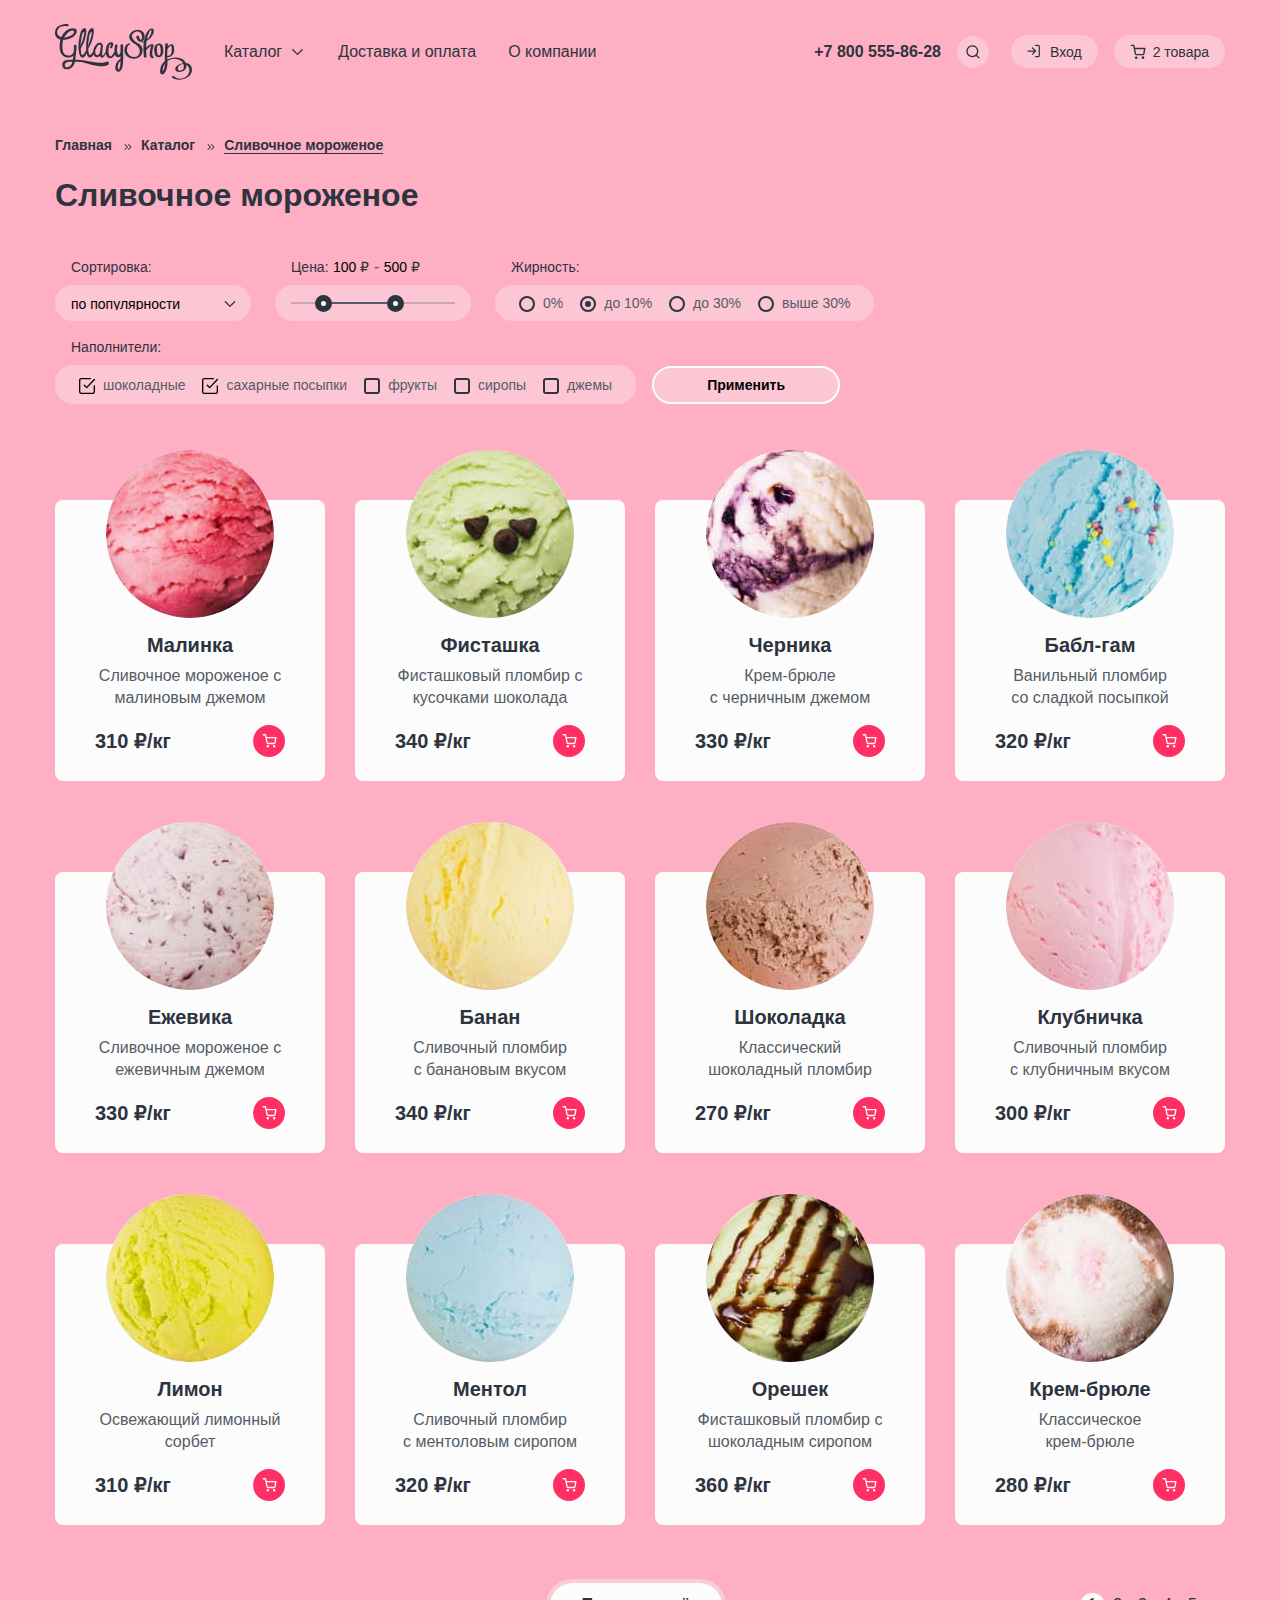
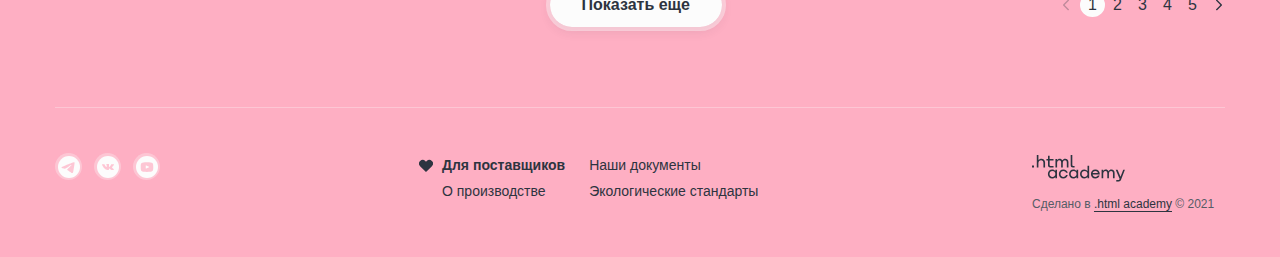
==== commit 99ca0d82: "Merge pull request #1 from konstantin-petruschin/master" ====
--- a/catalog.html
+++ b/catalog.html
@@ -134,10 +134,10 @@
                         </button>
                         <ul class="personal-account-links">
                           <li class="personal-account-item">
-                            <a href="#" class="password-link">Забыли пароль?</a>
+                            <a href="#" class="personal-link password-link">Забыли пароль?</a>
                           </li>
                           <li class="personal-account-item">
-                            <a href="#" class="registration-link">Регистрация</a>
+                            <a href="#" class="registration-link personal-link">Регистрация</a>
                           </li>
                         </ul>
                       </div>
@@ -395,10 +395,10 @@
           <ul class="catalog-products-list">
             <li class="product-item">
               <a href="#" class="product-item-link">
-                <div class="product-image-wrapper">
-                  <img src="./images/products/product-1.jpg" alt="Мороженное с малиновым джемом."
-                    class="product-item-image" width="168" height="168">
-                </div>
+
+                <img src="./images/products/product-1.jpg" alt="Мороженное с малиновым джемом."
+                  class="product-item-image" width="168" height="168">
+
                 <h3 class="product-item-title">Малинка</h3>
               </a>
               <span class="product-item-text">Сливочное мороженое с малиновым джемом</span>
@@ -417,10 +417,10 @@
             </li>
             <li class="product-item">
               <a href="#" class="product-item-link">
-                <div class="product-image-wrapper">
-                  <img src="./images/products/product-2.jpg" alt="Фисташковый пломбир с кусочками шоколада."
-                    class="product-item-image" width="168" height="168">
-                </div>
+
+                <img src="./images/products/product-2.jpg" alt="Фисташковый пломбир с кусочками шоколада."
+                  class="product-item-image" width="168" height="168">
+
                 <h3 class="product-item-title">Фисташка</h3>
               </a>
               <span class="product-item-text">Фисташковый пломбир с кусочками шоколада</span>
@@ -439,10 +439,10 @@
             </li>
             <li class="product-item">
               <a href="#" class="product-item-link">
-                <div class="product-image-wrapper">
-                  <img src="./images/products/product-3.jpg" alt="Крем-брюле с черничным джемом."
-                    class="product-item-image" width="168" height="168">
-                </div>
+
+                <img src="./images/products/product-3.jpg" alt="Крем-брюле с черничным джемом."
+                  class="product-item-image" width="168" height="168">
+
 
                 <h3 class="product-item-title">Черника</h3>
               </a>
@@ -462,10 +462,10 @@
             </li>
             <li class="product-item">
               <a href="#" class="product-item-link">
-                <div class="product-image-wrapper">
-                  <img src="./images/products/product-4.jpg" alt="Ванильный пломбир со сладкой посыпкой."
-                    class="product-item-image" width="168" height="168">
-                </div>
+
+                <img src="./images/products/product-4.jpg" alt="Ванильный пломбир со сладкой посыпкой."
+                  class="product-item-image" width="168" height="168">
+
                 <h3 class="product-item-title">Бабл-гам</h3>
               </a>
               <span class="product-item-text">Ванильный пломбир<br>со сладкой посыпкой</span>
@@ -484,10 +484,10 @@
             </li>
             <li class="product-item">
               <a href="#" class="product-item-link">
-                <div class="product-image-wrapper">
-                  <img src="./images/products/product-5.jpg" alt="Сливочное мороженое с ежевичным джемом."
-                    class="product-item-image" width="168" height="168">
-                </div>
+
+                <img src="./images/products/product-5.jpg" alt="Сливочное мороженое с ежевичным джемом."
+                  class="product-item-image" width="168" height="168">
+
                 <h3 class="product-item-title">Ежевика</h3>
               </a>
               <span class="product-item-text">Сливочное мороженое с ежевичным джемом</span>
@@ -507,10 +507,10 @@
             </li>
             <li class="product-item">
               <a href="#" class="product-item-link">
-                <div class="product-image-wrapper">
-                  <img src="./images/products/product-6.jpg" alt="Сливочный пломбир с банановым вкусом."
-                    class="product-item-image" width="168" height="168">
-                </div>
+
+                <img src="./images/products/product-6.jpg" alt="Сливочный пломбир с банановым вкусом."
+                  class="product-item-image" width="168" height="168">
+
                 <h3 class="product-item-title">Банан</h3>
               </a>
               <span class="product-item-text">Сливочный пломбир<br>с банановым вкусом</span>
@@ -531,10 +531,10 @@
 
             <li class="product-item">
               <a href="#" class="product-item-link">
-                <div class="product-image-wrapper">
-                  <img src="./images/products/product-7.jpg" alt="Классический шоколадный пломбир."
-                    class="product-item-image" width="168" height="168">
-                </div>
+
+                <img src="./images/products/product-7.jpg" alt="Классический шоколадный пломбир."
+                  class="product-item-image" width="168" height="168">
+
                 <h3 class="product-item-title">Шоколадка</h3>
               </a>
               <span class="product-item-text">Классический шоколадный пломбир</span>
@@ -554,10 +554,10 @@
             </li>
             <li class="product-item">
               <a href="#" class="product-item-link">
-                <div class="product-image-wrapper">
-                  <img src="./images/products/product-8.jpg" alt="Сливочный пломбир с клубничным вкусом."
-                    class="product-item-image" width="168" height="168">
-                </div>
+
+                <img src="./images/products/product-8.jpg" alt="Сливочный пломбир с клубничным вкусом."
+                  class="product-item-image" width="168" height="168">
+
                 <h3 class="product-item-title">Клубничка</h3>
               </a>
               <span class="product-item-text">Сливочный пломбир<br>с клубничным вкусом</span>
@@ -577,10 +577,10 @@
             </li>
             <li class="product-item">
               <a href="#" class="product-item-link">
-                <div class="product-image-wrapper">
-                  <img src="./images/products/product-9.jpg" alt="Лимонный сорбет." class="product-item-image"
-                    width="168" height="168">
-                </div>
+
+                <img src="./images/products/product-9.jpg" alt="Лимонный сорбет." class="product-item-image" width="168"
+                  height="168">
+
                 <h3 class="product-item-title">Лимон</h3>
               </a>
               <span class="product-item-text">Освежающий лимонный сорбет</span>
@@ -600,10 +600,10 @@
             </li>
             <li class="product-item">
               <a href="#" class="product-item-link">
-                <div class="product-image-wrapper">
-                  <img src="./images/products/product-10.jpg" alt="Сливочный пломбир с ментоловым сиропом."
-                    class="product-item-image" width="168" height="168">
-                </div>
+
+                <img src="./images/products/product-10.jpg" alt="Сливочный пломбир с ментоловым сиропом."
+                  class="product-item-image" width="168" height="168">
+
                 <h3 class="product-item-title">Ментол</h3>
               </a>
               <span class="product-item-text">Сливочный пломбир<br>с ментоловым сиропом</span>
@@ -623,10 +623,10 @@
             </li>
             <li class="product-item">
               <a href="#" class="product-item-link">
-                <div class="product-image-wrapper">
-                  <img src="./images/products/product-11.jpg" alt="Фисташковый пломбир с шоколадным сиропом."
-                    class="product-item-image" width="168" height="168">
-                </div>
+
+                <img src="./images/products/product-11.jpg" alt="Фисташковый пломбир с шоколадным сиропом."
+                  class="product-item-image" width="168" height="168">
+
                 <h3 class="product-item-title">Орешек</h3>
               </a>
               <span class="product-item-text">Фисташковый пломбир с шоколадным сиропом</span>
@@ -646,10 +646,10 @@
             </li>
             <li class="product-item">
               <a href="#" class="product-item-link">
-                <div class="product-image-wrapper">
-                  <img src="./images/products/product-12.jpg" alt="Классическое крем-брюле." class="product-item-image"
-                    width="168" height="168">
-                </div>
+
+                <img src="./images/products/product-12.jpg" alt="Классическое крем-брюле." class="product-item-image"
+                  width="168" height="168">
+
                 <h3 class="product-item-title">Крем-брюле</h3>
               </a>
               <span class="product-item-text">Классическое<br>крем-брюле</span>
--- a/styles/styles.css
+++ b/styles/styles.css
@@ -31,17 +31,18 @@
   font-weight: 400;
   font-size: 16px;
   color: #565c66;
-}
-
-.body-pink {
   background-color: #feafc3;
 }
 
-.body-blue {
+.theme-1 {
+  background-color: #feafc3;
+}
+
+.theme-2 {
   background-color: #69a9ff;
 }
 
-.body-yellow {
+.theme-3 {
   background-color: #fcc850;
 }
 
@@ -78,7 +79,7 @@
 .red-button-disabled:hover,
 .red-button-disabled:active,
 .red-button-disabled:focus {
-  background: #B9B9B9;
+  background: #b9b9b9;
   outline: 4px solid rgba(185, 185, 185, 0.3);
   cursor: default;
   color: #565c66;
@@ -227,7 +228,7 @@
 }
 
 .input-enter:disabled:hover::placeholder {
-  color: rgba(45, 52, 64, 1);
+  color: #2d3440;
 }
 
 .container {
@@ -263,6 +264,16 @@
 
 .logo-navigation {
   margin-right: 16px;
+}
+
+.logo-navigation:hover,
+.logo-navigation:focus {
+  outline: none;
+  opacity: 0.6;
+}
+
+.logo-navigation:active {
+  opacity: 0.3;
 }
 
 .main-navigation {
@@ -661,8 +672,7 @@
   margin: 0;
 }
 
-.password-link,
-.registration-link {
+.personal-link {
   display: inline-block;
   font-size: 14px;
   line-height: 20px;
@@ -675,6 +685,12 @@
   margin-bottom: 5px;
 }
 
+.personal-link:hover,
+.personal-link:focus {
+  outline: none;
+  opacity: 0.6;
+}
+
 .user-navigation-item {
   position: relative;
 }
@@ -752,11 +768,14 @@
   color: #b9b9b9;
 }
 
+.cart-product-link:focus {
+  outline: none;
+}
+
 .cart-product-link:hover .cart-product-name,
 .cart-product-link:focus .cart-product-name {
   text-decoration: underline;
   text-underline-offset: 3px;
-  outline: none;
 }
 
 .cart-product-link:hover .cart-image-wrapper,
@@ -808,7 +827,6 @@
   width: 16px;
   height: 16px;
   border: 2px solid #2d3440;
-  border-radius: 50%;
   top: 0;
   left: 0;
   transform: translate(-23%, -23%);
@@ -944,7 +962,6 @@
   width: 510px;
   padding-left: 70px;
   box-sizing: border-box;
-  padding-right: 10px;
   display: block;
   padding-bottom: 67px;
 }
@@ -969,7 +986,7 @@
   height: 100px;
   z-index: -1;
   border-radius: 50%;
-  background-color: #ffcbd8;
+  background-color: rgba(255, 255, 255, 0.2);
 }
 
 .slider-item-current > .slider-img-block::after {
@@ -979,7 +996,7 @@
   width: 327px;
   height: 313px;
   border-radius: 50%;
-  background-color: #ffcbd8;
+  background-color: rgba(255, 255, 255, 0.3);
   z-index: -1;
 }
 
@@ -1013,6 +1030,7 @@
   top: 237px;
   width: 38px;
   height: 38px;
+  box-sizing: border-box;
   cursor: pointer;
   z-index: 2;
 }
@@ -1022,7 +1040,7 @@
 }
 
 .slider-flip-button:hover {
-  background-color: rgba(252, 252, 252, 1);
+  background-color: #fcfcfc;
 }
 
 .slider-flip-button:hover .slider-flip-icon {
@@ -1034,12 +1052,12 @@
   border-color: transparent;
 }
 
-.slider-flip-icon:focus {
+.slider-flip-button:focus {
   outline: none;
   border: 2px solid #2d3440;
 }
 
-.slider-flip-icon:focus .slider-flip-icon {
+.slider-flip-button:focus .slider-flip-icon {
   fill: #2d3440;
 }
 
@@ -1100,15 +1118,13 @@
 }
 .slider-paganation-button:focus {
   border-color: #2d3440;
+  outline: none;
 }
 
 .slider-paganation-button:active {
   border-color: rgba(252, 252, 252, 0.3);
   background-color: rgba(252, 252, 252, 0.5);
 }
-
-
-
 
 .slider-socials {
   list-style: none;
@@ -1309,6 +1325,22 @@
   height: 168px;
   border-radius: 50%;
 }
+
+.product-item-link:focus {
+  outline: none;
+}
+
+.product-item-link:hover .product-item-title,
+.product-item-link:focus .product-item-title {
+  opacity: 0.6;
+  text-decoration: underline;
+  text-underline-offset: 4px;
+}
+
+.product-item-link:active .product-item-title {
+  opacity: 0.3;
+}
+
 
 .product-item-title {
   margin: 0;
@@ -1410,7 +1442,6 @@
   padding: 57px 40px 55px;
 }
 
-
 .about-heading {
   grid-column: 1 / -1;
   margin-bottom: 14px;
@@ -1472,35 +1503,28 @@
   background-size: cover;
 }
 
-.new-link-blog,
-.new-link-article {
-  display: block;
-  text-decoration: none;
-}
-
-.new-link-blog {
+.new-title-blog {
+  margin: 0;
+  padding: 0;
   margin-bottom: 13px;
   color: #565c66;
 }
 
-.new-link-blog:hover {
-  text-decoration: underline;
-  text-underline-offset: 3px;
-}
-
 .new-link-article {
+  display: block;
+  text-decoration: none;
   width: 305px;
   font-weight: 700;
   font-size: 24px;
   line-height: 30px;
   color: #2d3440;
+  outline: none;
 }
 
 .new-link-article:hover,
 .new-link-article:focus {
   text-decoration: underline;
-  text-underline-offset: 5px;
-  outline: none;
+  text-underline-offset: 6px;
 }
 
 .mailing {
@@ -1655,9 +1679,9 @@
   line-height: 16px;
   font-weight: 400;
   color: rgba(86, 92, 102, 1);
-  background-color: rgba(252, 252, 252, 1);
+  background-color: #fcfcfc;
   width: 170px;
-  border: 1px solid rgba(185, 185, 185, 1);
+  border: 1px solid #b9b9b9;
   padding: 10px 8px;
   box-shadow: 0 4px 8px rgba(194, 194, 194, 0.2);
   border-radius: 1px;
@@ -1671,13 +1695,12 @@
   width: 8px;
   height: 8px;
   background-color: #fcfcfc;
-  border: 1px solid rgba(185, 185, 185, 1);
+  border: 1px solid #b9b9b9;
   border-bottom: transparent;
   border-right: transparent;
   top: 14px;
   left: -5px;
   transform: rotate(-45deg);
-
 }
 
 .tooltip-date {
@@ -1693,8 +1716,6 @@
 .tooltip-link:hover .tooltip-text {
   display: inline-block;
 }
-
-
 
 .contacts {
   padding: 64px;
@@ -1714,7 +1735,6 @@
   padding-top: 41px;
   padding-bottom: 41px;
   background-color: #fcfcfc;
-
   box-shadow: 0 8px 16px rgba(45, 52, 64, 0.12);
 }
 
@@ -1768,7 +1788,7 @@
 .page-footer {
   display: flex;
   align-items: flex-start;
-  padding-top: 46px;
+  padding-top: 45px;
   padding-bottom: 45px;
 }
 
@@ -1870,6 +1890,7 @@
 .footer-link-delover {
   display: inline-block;
   margin-bottom: 10px;
+  outline: none ;
 }
 
 .develover-text-link {
@@ -1889,11 +1910,11 @@
 .develover-text-link:active {
   opacity: 0.3;
 }
+
 /*Страница каталога */
 
 .main-catalog {
-  margin-top: 28px;
-
+  margin-top: 29px;
 }
 
 .breadcrumbs {
@@ -1910,6 +1931,21 @@
   text-decoration: none;
   font-weight: 700;
   font-size: 14px;
+}
+
+.breadcrumb-link:hover {
+  opacity: 0.6;
+}
+
+.breadcrumb-link:active {
+  opacity: 0.3;
+}
+
+.breadcrumb-link:focus {
+  outline: none;
+  opacity: 0.9;
+  text-decoration: underline;
+  text-underline-offset: 3px;
 }
 
 .breadcrumb-item {
@@ -2000,9 +2036,8 @@
 
 .catalog-select:focus {
   outline: none;
-  border-color: rgba(252, 252, 252, 1);
-}
-
+  border-color: #fcfcfc;
+}
 
 .range-input::-webkit-outer-spin-button,
 .range-input::-webkit-inner-spin-button {
@@ -2016,7 +2051,7 @@
   box-sizing: border-box;
   background-color: transparent;
   border: none;
-  appearance: none;
+  appearance: textfield;
   font-family: "Inter", sans-serif;
   font-size: 14px;
 }
@@ -2063,14 +2098,13 @@
   height: 17px;
   background-color: #2d3440;
   border-radius: 50%;
-  border: 1px solid #2d3440;
+  border: 2px solid #2d3440;
   outline: none;
   cursor: pointer;
 }
 
 .range-button::after {
   content: "";
-  /* position: absolute; */
   width: 5px;
   height: 5px;
   background-color: #fcfcfc;
@@ -2079,7 +2113,7 @@
 
 .range-button:hover {
   background-color: #fcfcfc;
-  border: 1px solid #fcfcfc;
+  border: 2px solid #fcfcfc;
 }
 
 .range-button:hover::after {
@@ -2100,7 +2134,13 @@
 }
 
 .range-button:focus {
+  outline: none;
   border-color: #2d3440;
+  background-color: #fcfcfc;
+}
+
+.range-button:focus::after {
+  background-color: #2d3440;
 }
 
 .filter-list {
@@ -2274,7 +2314,6 @@
 }
 
 .button-more {
-
   padding: 12px 32px;
   margin-left: auto;
 }
@@ -2300,6 +2339,7 @@
   margin: 0;
   padding: 0;
   display: flex;
+  flex-wrap: wrap;
 }
 
 .paganation-button {
@@ -2380,7 +2420,6 @@
   width: 100%;
   height: 100%;
   background-color: rgba(45, 52, 64, 0.3);
-  ;
   z-index: 10;
 }
 
@@ -2415,6 +2454,26 @@
   cursor: pointer;
 }
 
+.modal-close-button:hover {
+  opacity: 0.6;
+}
+
+.modal-close-button:active {
+  opacity: 0.3;
+}
+
+.modal-close-button:focus {
+  outline: none;
+}
+
+.modal-close-button:focus::after {
+  position: absolute;
+  content: "";
+  width: 17px;
+  height: 17px;
+  border: 2px solid #2d3440;
+}
+
 .modal-title {
   margin: 0;
   padding: 0;
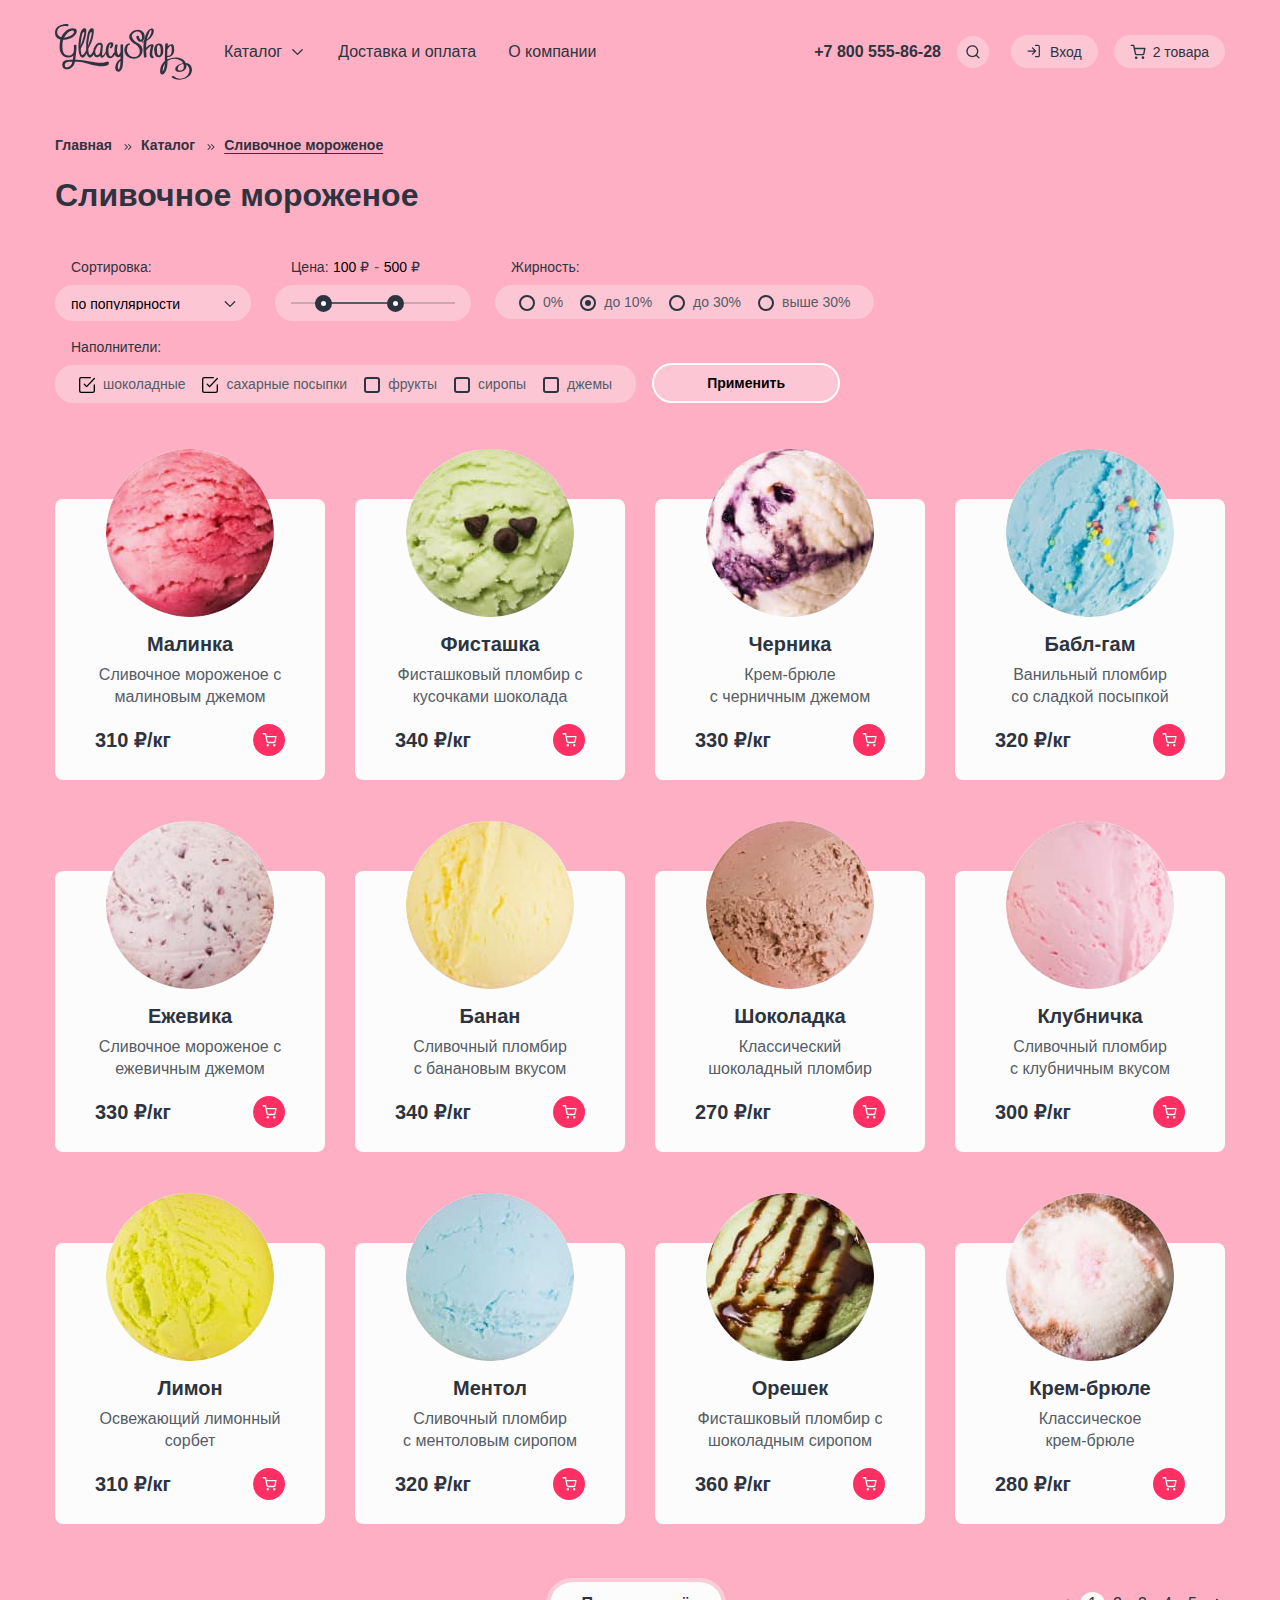
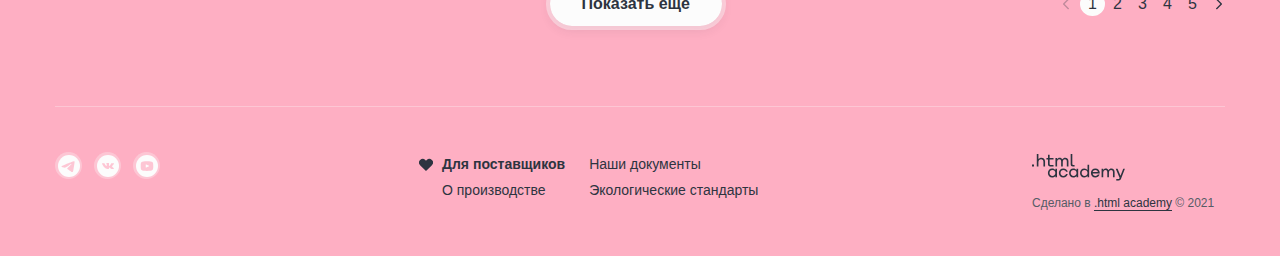
==== commit a33c474b: "исправляет недочеты" ====
--- a/catalog.html
+++ b/catalog.html
@@ -8,7 +8,6 @@
     <link rel="icon" href="favicon.ico">
     <link rel="icon" type="image/png" sizes="32x32" href="./images/favicon.png">
   </head>
-
 
   <body class="body-pink">
     <div class="container">
@@ -57,7 +56,6 @@
                     </li>
                   </ul>
                 </div>
-
               </div>
             </li>
             <li class="main-navigation-item">
@@ -76,7 +74,7 @@
               </div>
               <div class="header-search popover-block">
                 <a href="#" class="header-search-link popover-link">
-                  <span class="visually-hidden">Поиск</span>
+                  <span class="visually-hidden">Поиск.</span>
                   <span class="header-search-image">
                     <svg class="header-search-icon" xmlns="http://www.w3.org/2000/svg" width="14" height="14"
                       viewBox="0 0 14 14">
@@ -89,19 +87,17 @@
                 <div class="navigation-form-block">
                   <form action="https://echo.htmlacademy.ru/" class="navigation-form popover-window" method="get">
                     <div class="header-search-wrapper">
-                      <label class="visually-hidden" for="search">Введите текст для поиска</label>
+                      <label class="visually-hidden" for="search">Введите текст для поиска.</label>
                       <input class="navigation-search input-enter" id="search" type="text" name="search"
                         placeholder="Поиск по сайту" required>
                       <button class="navigation-search-reset" type="reset">
-                        <span class="visually-hidden">Сброс поиска</span>
+                        <span class="visually-hidden">Сброс поиска.</span>
                       </button>
                     </div>
                   </form>
                 </div>
-
               </div>
             </div>
-
             <ul class="user-navigation">
               <li class="user-navigation-item popover-block">
                 <a href="#" class="user-navigation-link popover-link entry-link">
@@ -118,19 +114,18 @@
                     <p class="personal-account-title">Личный кабинет</p>
                     <form action="https://echo.htmlacademy.ru/" class="personal-account-form">
                       <div class="personal-account-label">
-                        <label for="mail" class="visually-hidden">Введите ваш e-mail</label>
+                        <label for="mail" class="visually-hidden">Введите ваш e-mail.</label>
                         <input class="personal-account-input input-enter" type="email" name="e-mail" id="mail"
                           value="email@example.com" required>
                       </div>
                       <div class="personal-account-label">
-                        <label for="password" class="visually-hidden">Введите ваш пароль</label>
+                        <label for="password" class="visually-hidden">Введите ваш пароль.</label>
                         <input class="personal-account-input personal-account-password input-enter" type="password"
                           name="password" id="password" value="exampl" required>
                       </div>
                       <div class="personal-account-entry">
                         <button class="personal-account-button red-button" type="submit">
                           <span class="button-text">Войти</span>
-
                         </button>
                         <ul class="personal-account-links">
                           <li class="personal-account-item">
@@ -153,7 +148,6 @@
                       d="M1.167.108a.667.667 0 1 0 0 1.333h1.77l.468 2.336a.664.664 0 0 0 .011.053l.967 4.833a1.826 1.826 0 0 0 1.819 1.47h5.62a1.826 1.826 0 0 0 1.819-1.47l.001-.005.927-4.861a.667.667 0 0 0-.655-.792H4.611L4.138.644a.667.667 0 0 0-.654-.536H1.167ZM5.69 8.402l-.813-4.064h8.23l-.775 4.067a.492.492 0 0 1-.492.395H6.183a.492.492 0 0 1-.492-.397Zm-1.134 3.961a1.246 1.246 0 1 1 2.492 0 1.246 1.246 0 0 1-2.492 0Zm6.374 0a1.246 1.246 0 1 1 2.491 0 1.246 1.246 0 0 1-2.491 0Z"
                       clip-rule="evenodd" />
                   </svg>
-
                   <span class="user-navigation-text">2 товара</span>
                 </a>
                 <div class="popover-cart-wrapper popover-window">
@@ -172,11 +166,9 @@
                               <span class="cart-chosen-price">1 кг х 310 ₽</span>
                             </div>
                           </a>
-
-
                           <b class="cart-product-price">310 ₽</b>
                           <button class="cart-product-delete" type="button">
-                            <span class="visually-hidden">Удалить из корзины</span>
+                            <span class="visually-hidden">Удалить из корзины.</span>
                           </button>
                           <input type="hidden" name="cart-item" value="Малинка">
                         </li>
@@ -191,10 +183,9 @@
                               <span class="cart-chosen-price">1,5 кг х 320 ₽</span>
                             </div>
                           </a>
-
                           <b class="cart-product-price">480 ₽</b>
                           <button class="cart-product-delete" type="button">
-                            <span class="visually-hidden">Удалить из корзины</span>
+                            <span class="visually-hidden">Удалить из корзины.</span>
                           </button>
                           <input type="hidden" name="cart-item" value="Бабл-гам">
                         </li>
@@ -205,7 +196,6 @@
                           <span class="cart-order-sum">Итого:</span>
                           <span class="cart-order-price">790 ₽</span>
                         </div>
-
                       </div>
                     </form>
                   </div>
@@ -216,7 +206,7 @@
         </nav>
       </header>
       <main class="main-catalog">
-        <h1 class="visually-hidden">Страница каталога магазина "Глейси"</h1>
+        <h1 class="visually-hidden">Страница каталога магазина "Глейси".</h1>
         <ol class="breadcrumbs">
           <li class="breadcrumb-item">
             <a href="index.html" class="breadcrumb-link">Главная</a>
@@ -242,13 +232,11 @@
               </div>
               <div class="filter-group filter-group-price">
                 <label for="filter-price" class="filter-group-title">Цена:</label>
-                <span class="visually-hidden">от</span>
+                <span class="visually-hidden">от.</span>
                 <input id="filter-price" class="range-input" name="min-price" placeholder="" value="100" type="number">
                 <span class="filter-control-text">₽</span>
-
-
                 <label for="filter-price-min">
-                  <span class="visually-hidden">до</span>
+                  <span class="visually-hidden">до.</span>
                 </label>-
                 <input id="filter-price-min" class="range-input" name="max-price" placeholder="" value="500"
                   type="number">
@@ -257,10 +245,10 @@
                   <div class="range-scale">
                     <div class="range-bar" style="left: 24px; width: 78px;">
                       <button class="range-button range-button-min" type="button">
-                        <span class="visually-hidden">Начальная цена</span>
+                        <span class="visually-hidden">Начальная цена.</span>
                       </button>
                       <button class="range-button range-button-max" type="button">
-                        <span class="visually-hidden">Конечная цена</span>
+                        <span class="visually-hidden">Конечная цена.</span>
                       </button>
                     </div>
                   </div>
@@ -386,278 +374,242 @@
               </div>
               <button class="filter-button" type="submit">Применить</button>
             </div>
-
-
           </form>
         </section>
         <section class="catalog-result">
-          <h2 class="visually-hidden">Результаты поиска</h2>
+          <h2 class="visually-hidden">Результаты поиска.</h2>
           <ul class="catalog-products-list">
             <li class="product-item">
               <a href="#" class="product-item-link">
-
                 <img src="./images/products/product-1.jpg" alt="Мороженное с малиновым джемом."
                   class="product-item-image" width="168" height="168">
-
                 <h3 class="product-item-title">Малинка</h3>
               </a>
               <span class="product-item-text">Сливочное мороженое с малиновым джемом</span>
               <div class="product-price">
                 <span class="product-item-price">310 ₽/кг</span>
                 <a href="#" class="product-item-favorite">
-                  <span class="visually-hidden">В корзину</span>
-                  <svg class="product-cart-icon" xmlns="http://www.w3.org/2000/svg" width="15" height="14"
-                    viewBox="0 0 15 14">
-                    <path fill-rule="evenodd"
-                      d="M1.167.108a.667.667 0 1 0 0 1.333h1.77l.468 2.336a.664.664 0 0 0 .011.053l.967 4.833a1.826 1.826 0 0 0 1.819 1.47h5.62a1.826 1.826 0 0 0 1.819-1.47l.001-.005.927-4.861a.667.667 0 0 0-.655-.792H4.611L4.138.644a.667.667 0 0 0-.654-.536H1.167ZM5.69 8.402l-.813-4.064h8.23l-.775 4.067a.492.492 0 0 1-.492.395H6.183a.492.492 0 0 1-.492-.397Zm-1.134 3.961a1.246 1.246 0 1 1 2.492 0 1.246 1.246 0 0 1-2.492 0Zm6.374 0a1.246 1.246 0 1 1 2.491 0 1.246 1.246 0 0 1-2.491 0Z"
-                      clip-rule="evenodd" />
-                  </svg>
-                </a>
-              </div>
-            </li>
-            <li class="product-item">
-              <a href="#" class="product-item-link">
-
+                  <span class="visually-hidden">В корзину.</span>
+                  <svg class="product-cart-icon" xmlns="http://www.w3.org/2000/svg" width="15" height="14"
+                    viewBox="0 0 15 14">
+                    <path fill-rule="evenodd"
+                      d="M1.167.108a.667.667 0 1 0 0 1.333h1.77l.468 2.336a.664.664 0 0 0 .011.053l.967 4.833a1.826 1.826 0 0 0 1.819 1.47h5.62a1.826 1.826 0 0 0 1.819-1.47l.001-.005.927-4.861a.667.667 0 0 0-.655-.792H4.611L4.138.644a.667.667 0 0 0-.654-.536H1.167ZM5.69 8.402l-.813-4.064h8.23l-.775 4.067a.492.492 0 0 1-.492.395H6.183a.492.492 0 0 1-.492-.397Zm-1.134 3.961a1.246 1.246 0 1 1 2.492 0 1.246 1.246 0 0 1-2.492 0Zm6.374 0a1.246 1.246 0 1 1 2.491 0 1.246 1.246 0 0 1-2.491 0Z"
+                      clip-rule="evenodd" />
+                  </svg>
+                </a>
+              </div>
+            </li>
+            <li class="product-item">
+              <a href="#" class="product-item-link">
                 <img src="./images/products/product-2.jpg" alt="Фисташковый пломбир с кусочками шоколада."
                   class="product-item-image" width="168" height="168">
-
                 <h3 class="product-item-title">Фисташка</h3>
               </a>
               <span class="product-item-text">Фисташковый пломбир с кусочками шоколада</span>
               <div class="product-price">
                 <span class="product-item-price">340 ₽/кг</span>
                 <a href="#" class="product-item-favorite">
-                  <span class="visually-hidden">В корзину</span>
-                  <svg class="product-cart-icon" xmlns="http://www.w3.org/2000/svg" width="15" height="14"
-                    viewBox="0 0 15 14">
-                    <path fill-rule="evenodd"
-                      d="M1.167.108a.667.667 0 1 0 0 1.333h1.77l.468 2.336a.664.664 0 0 0 .011.053l.967 4.833a1.826 1.826 0 0 0 1.819 1.47h5.62a1.826 1.826 0 0 0 1.819-1.47l.001-.005.927-4.861a.667.667 0 0 0-.655-.792H4.611L4.138.644a.667.667 0 0 0-.654-.536H1.167ZM5.69 8.402l-.813-4.064h8.23l-.775 4.067a.492.492 0 0 1-.492.395H6.183a.492.492 0 0 1-.492-.397Zm-1.134 3.961a1.246 1.246 0 1 1 2.492 0 1.246 1.246 0 0 1-2.492 0Zm6.374 0a1.246 1.246 0 1 1 2.491 0 1.246 1.246 0 0 1-2.491 0Z"
-                      clip-rule="evenodd" />
-                  </svg>
-                </a>
-              </div>
-            </li>
-            <li class="product-item">
-              <a href="#" class="product-item-link">
-
+                  <span class="visually-hidden">В корзину.</span>
+                  <svg class="product-cart-icon" xmlns="http://www.w3.org/2000/svg" width="15" height="14"
+                    viewBox="0 0 15 14">
+                    <path fill-rule="evenodd"
+                      d="M1.167.108a.667.667 0 1 0 0 1.333h1.77l.468 2.336a.664.664 0 0 0 .011.053l.967 4.833a1.826 1.826 0 0 0 1.819 1.47h5.62a1.826 1.826 0 0 0 1.819-1.47l.001-.005.927-4.861a.667.667 0 0 0-.655-.792H4.611L4.138.644a.667.667 0 0 0-.654-.536H1.167ZM5.69 8.402l-.813-4.064h8.23l-.775 4.067a.492.492 0 0 1-.492.395H6.183a.492.492 0 0 1-.492-.397Zm-1.134 3.961a1.246 1.246 0 1 1 2.492 0 1.246 1.246 0 0 1-2.492 0Zm6.374 0a1.246 1.246 0 1 1 2.491 0 1.246 1.246 0 0 1-2.491 0Z"
+                      clip-rule="evenodd" />
+                  </svg>
+                </a>
+              </div>
+            </li>
+            <li class="product-item">
+              <a href="#" class="product-item-link">
                 <img src="./images/products/product-3.jpg" alt="Крем-брюле с черничным джемом."
                   class="product-item-image" width="168" height="168">
-
-
                 <h3 class="product-item-title">Черника</h3>
               </a>
               <span class="product-item-text">Крем-брюле<br>с черничным джемом</span>
               <div class="product-price">
                 <span class="product-item-price">330 ₽/кг</span>
                 <a href="#" class="product-item-favorite">
-                  <span class="visually-hidden">В корзину</span>
-                  <svg class="product-cart-icon" xmlns="http://www.w3.org/2000/svg" width="15" height="14"
-                    viewBox="0 0 15 14">
-                    <path fill-rule="evenodd"
-                      d="M1.167.108a.667.667 0 1 0 0 1.333h1.77l.468 2.336a.664.664 0 0 0 .011.053l.967 4.833a1.826 1.826 0 0 0 1.819 1.47h5.62a1.826 1.826 0 0 0 1.819-1.47l.001-.005.927-4.861a.667.667 0 0 0-.655-.792H4.611L4.138.644a.667.667 0 0 0-.654-.536H1.167ZM5.69 8.402l-.813-4.064h8.23l-.775 4.067a.492.492 0 0 1-.492.395H6.183a.492.492 0 0 1-.492-.397Zm-1.134 3.961a1.246 1.246 0 1 1 2.492 0 1.246 1.246 0 0 1-2.492 0Zm6.374 0a1.246 1.246 0 1 1 2.491 0 1.246 1.246 0 0 1-2.491 0Z"
-                      clip-rule="evenodd" />
-                  </svg>
-                </a>
-              </div>
-            </li>
-            <li class="product-item">
-              <a href="#" class="product-item-link">
-
+                  <span class="visually-hidden">В корзину.</span>
+                  <svg class="product-cart-icon" xmlns="http://www.w3.org/2000/svg" width="15" height="14"
+                    viewBox="0 0 15 14">
+                    <path fill-rule="evenodd"
+                      d="M1.167.108a.667.667 0 1 0 0 1.333h1.77l.468 2.336a.664.664 0 0 0 .011.053l.967 4.833a1.826 1.826 0 0 0 1.819 1.47h5.62a1.826 1.826 0 0 0 1.819-1.47l.001-.005.927-4.861a.667.667 0 0 0-.655-.792H4.611L4.138.644a.667.667 0 0 0-.654-.536H1.167ZM5.69 8.402l-.813-4.064h8.23l-.775 4.067a.492.492 0 0 1-.492.395H6.183a.492.492 0 0 1-.492-.397Zm-1.134 3.961a1.246 1.246 0 1 1 2.492 0 1.246 1.246 0 0 1-2.492 0Zm6.374 0a1.246 1.246 0 1 1 2.491 0 1.246 1.246 0 0 1-2.491 0Z"
+                      clip-rule="evenodd" />
+                  </svg>
+                </a>
+              </div>
+            </li>
+            <li class="product-item">
+              <a href="#" class="product-item-link">
                 <img src="./images/products/product-4.jpg" alt="Ванильный пломбир со сладкой посыпкой."
                   class="product-item-image" width="168" height="168">
-
                 <h3 class="product-item-title">Бабл-гам</h3>
               </a>
               <span class="product-item-text">Ванильный пломбир<br>со сладкой посыпкой</span>
               <div class="product-price">
                 <span class="product-item-price">320 ₽/кг</span>
                 <a href="#" class="product-item-favorite">
-                  <span class="visually-hidden">В корзину</span>
-                  <svg class="product-cart-icon" xmlns="http://www.w3.org/2000/svg" width="15" height="14"
-                    viewBox="0 0 15 14">
-                    <path fill-rule="evenodd"
-                      d="M1.167.108a.667.667 0 1 0 0 1.333h1.77l.468 2.336a.664.664 0 0 0 .011.053l.967 4.833a1.826 1.826 0 0 0 1.819 1.47h5.62a1.826 1.826 0 0 0 1.819-1.47l.001-.005.927-4.861a.667.667 0 0 0-.655-.792H4.611L4.138.644a.667.667 0 0 0-.654-.536H1.167ZM5.69 8.402l-.813-4.064h8.23l-.775 4.067a.492.492 0 0 1-.492.395H6.183a.492.492 0 0 1-.492-.397Zm-1.134 3.961a1.246 1.246 0 1 1 2.492 0 1.246 1.246 0 0 1-2.492 0Zm6.374 0a1.246 1.246 0 1 1 2.491 0 1.246 1.246 0 0 1-2.491 0Z"
-                      clip-rule="evenodd" />
-                  </svg>
-                </a>
-              </div>
-            </li>
-            <li class="product-item">
-              <a href="#" class="product-item-link">
-
+                  <span class="visually-hidden">В корзину.</span>
+                  <svg class="product-cart-icon" xmlns="http://www.w3.org/2000/svg" width="15" height="14"
+                    viewBox="0 0 15 14">
+                    <path fill-rule="evenodd"
+                      d="M1.167.108a.667.667 0 1 0 0 1.333h1.77l.468 2.336a.664.664 0 0 0 .011.053l.967 4.833a1.826 1.826 0 0 0 1.819 1.47h5.62a1.826 1.826 0 0 0 1.819-1.47l.001-.005.927-4.861a.667.667 0 0 0-.655-.792H4.611L4.138.644a.667.667 0 0 0-.654-.536H1.167ZM5.69 8.402l-.813-4.064h8.23l-.775 4.067a.492.492 0 0 1-.492.395H6.183a.492.492 0 0 1-.492-.397Zm-1.134 3.961a1.246 1.246 0 1 1 2.492 0 1.246 1.246 0 0 1-2.492 0Zm6.374 0a1.246 1.246 0 1 1 2.491 0 1.246 1.246 0 0 1-2.491 0Z"
+                      clip-rule="evenodd" />
+                  </svg>
+                </a>
+              </div>
+            </li>
+            <li class="product-item">
+              <a href="#" class="product-item-link">
                 <img src="./images/products/product-5.jpg" alt="Сливочное мороженое с ежевичным джемом."
                   class="product-item-image" width="168" height="168">
-
                 <h3 class="product-item-title">Ежевика</h3>
               </a>
               <span class="product-item-text">Сливочное мороженое с ежевичным джемом</span>
-
               <div class="product-price">
                 <span class="product-item-price">330 ₽/кг</span>
                 <a href="#" class="product-item-favorite">
-                  <span class="visually-hidden">В корзину</span>
-                  <svg class="product-cart-icon" xmlns="http://www.w3.org/2000/svg" width="15" height="14"
-                    viewBox="0 0 15 14">
-                    <path fill-rule="evenodd"
-                      d="M1.167.108a.667.667 0 1 0 0 1.333h1.77l.468 2.336a.664.664 0 0 0 .011.053l.967 4.833a1.826 1.826 0 0 0 1.819 1.47h5.62a1.826 1.826 0 0 0 1.819-1.47l.001-.005.927-4.861a.667.667 0 0 0-.655-.792H4.611L4.138.644a.667.667 0 0 0-.654-.536H1.167ZM5.69 8.402l-.813-4.064h8.23l-.775 4.067a.492.492 0 0 1-.492.395H6.183a.492.492 0 0 1-.492-.397Zm-1.134 3.961a1.246 1.246 0 1 1 2.492 0 1.246 1.246 0 0 1-2.492 0Zm6.374 0a1.246 1.246 0 1 1 2.491 0 1.246 1.246 0 0 1-2.491 0Z"
-                      clip-rule="evenodd" />
-                  </svg>
-                </a>
-              </div>
-            </li>
-            <li class="product-item">
-              <a href="#" class="product-item-link">
-
+                  <span class="visually-hidden">В корзину.</span>
+                  <svg class="product-cart-icon" xmlns="http://www.w3.org/2000/svg" width="15" height="14"
+                    viewBox="0 0 15 14">
+                    <path fill-rule="evenodd"
+                      d="M1.167.108a.667.667 0 1 0 0 1.333h1.77l.468 2.336a.664.664 0 0 0 .011.053l.967 4.833a1.826 1.826 0 0 0 1.819 1.47h5.62a1.826 1.826 0 0 0 1.819-1.47l.001-.005.927-4.861a.667.667 0 0 0-.655-.792H4.611L4.138.644a.667.667 0 0 0-.654-.536H1.167ZM5.69 8.402l-.813-4.064h8.23l-.775 4.067a.492.492 0 0 1-.492.395H6.183a.492.492 0 0 1-.492-.397Zm-1.134 3.961a1.246 1.246 0 1 1 2.492 0 1.246 1.246 0 0 1-2.492 0Zm6.374 0a1.246 1.246 0 1 1 2.491 0 1.246 1.246 0 0 1-2.491 0Z"
+                      clip-rule="evenodd" />
+                  </svg>
+                </a>
+              </div>
+            </li>
+            <li class="product-item">
+              <a href="#" class="product-item-link">
                 <img src="./images/products/product-6.jpg" alt="Сливочный пломбир с банановым вкусом."
                   class="product-item-image" width="168" height="168">
-
                 <h3 class="product-item-title">Банан</h3>
               </a>
               <span class="product-item-text">Сливочный пломбир<br>с банановым вкусом</span>
-
               <div class="product-price">
                 <span class="product-item-price">340 ₽/кг</span>
                 <a href="#" class="product-item-favorite">
-                  <span class="visually-hidden">В корзину</span>
-                  <svg class="product-cart-icon" xmlns="http://www.w3.org/2000/svg" width="15" height="14"
-                    viewBox="0 0 15 14">
-                    <path fill-rule="evenodd"
-                      d="M1.167.108a.667.667 0 1 0 0 1.333h1.77l.468 2.336a.664.664 0 0 0 .011.053l.967 4.833a1.826 1.826 0 0 0 1.819 1.47h5.62a1.826 1.826 0 0 0 1.819-1.47l.001-.005.927-4.861a.667.667 0 0 0-.655-.792H4.611L4.138.644a.667.667 0 0 0-.654-.536H1.167ZM5.69 8.402l-.813-4.064h8.23l-.775 4.067a.492.492 0 0 1-.492.395H6.183a.492.492 0 0 1-.492-.397Zm-1.134 3.961a1.246 1.246 0 1 1 2.492 0 1.246 1.246 0 0 1-2.492 0Zm6.374 0a1.246 1.246 0 1 1 2.491 0 1.246 1.246 0 0 1-2.491 0Z"
-                      clip-rule="evenodd" />
-                  </svg>
-                </a>
-              </div>
-            </li>
-
-            <li class="product-item">
-              <a href="#" class="product-item-link">
-
+                  <span class="visually-hidden">В корзину.</span>
+                  <svg class="product-cart-icon" xmlns="http://www.w3.org/2000/svg" width="15" height="14"
+                    viewBox="0 0 15 14">
+                    <path fill-rule="evenodd"
+                      d="M1.167.108a.667.667 0 1 0 0 1.333h1.77l.468 2.336a.664.664 0 0 0 .011.053l.967 4.833a1.826 1.826 0 0 0 1.819 1.47h5.62a1.826 1.826 0 0 0 1.819-1.47l.001-.005.927-4.861a.667.667 0 0 0-.655-.792H4.611L4.138.644a.667.667 0 0 0-.654-.536H1.167ZM5.69 8.402l-.813-4.064h8.23l-.775 4.067a.492.492 0 0 1-.492.395H6.183a.492.492 0 0 1-.492-.397Zm-1.134 3.961a1.246 1.246 0 1 1 2.492 0 1.246 1.246 0 0 1-2.492 0Zm6.374 0a1.246 1.246 0 1 1 2.491 0 1.246 1.246 0 0 1-2.491 0Z"
+                      clip-rule="evenodd" />
+                  </svg>
+                </a>
+              </div>
+            </li>
+            <li class="product-item">
+              <a href="#" class="product-item-link">
                 <img src="./images/products/product-7.jpg" alt="Классический шоколадный пломбир."
                   class="product-item-image" width="168" height="168">
-
                 <h3 class="product-item-title">Шоколадка</h3>
               </a>
               <span class="product-item-text">Классический шоколадный пломбир</span>
-
               <div class="product-price">
                 <span class="product-item-price">270 ₽/кг</span>
                 <a href="#" class="product-item-favorite">
-                  <span class="visually-hidden">В корзину</span>
-                  <svg class="product-cart-icon" xmlns="http://www.w3.org/2000/svg" width="15" height="14"
-                    viewBox="0 0 15 14">
-                    <path fill-rule="evenodd"
-                      d="M1.167.108a.667.667 0 1 0 0 1.333h1.77l.468 2.336a.664.664 0 0 0 .011.053l.967 4.833a1.826 1.826 0 0 0 1.819 1.47h5.62a1.826 1.826 0 0 0 1.819-1.47l.001-.005.927-4.861a.667.667 0 0 0-.655-.792H4.611L4.138.644a.667.667 0 0 0-.654-.536H1.167ZM5.69 8.402l-.813-4.064h8.23l-.775 4.067a.492.492 0 0 1-.492.395H6.183a.492.492 0 0 1-.492-.397Zm-1.134 3.961a1.246 1.246 0 1 1 2.492 0 1.246 1.246 0 0 1-2.492 0Zm6.374 0a1.246 1.246 0 1 1 2.491 0 1.246 1.246 0 0 1-2.491 0Z"
-                      clip-rule="evenodd" />
-                  </svg>
-                </a>
-              </div>
-            </li>
-            <li class="product-item">
-              <a href="#" class="product-item-link">
-
+                  <span class="visually-hidden">В корзину.</span>
+                  <svg class="product-cart-icon" xmlns="http://www.w3.org/2000/svg" width="15" height="14"
+                    viewBox="0 0 15 14">
+                    <path fill-rule="evenodd"
+                      d="M1.167.108a.667.667 0 1 0 0 1.333h1.77l.468 2.336a.664.664 0 0 0 .011.053l.967 4.833a1.826 1.826 0 0 0 1.819 1.47h5.62a1.826 1.826 0 0 0 1.819-1.47l.001-.005.927-4.861a.667.667 0 0 0-.655-.792H4.611L4.138.644a.667.667 0 0 0-.654-.536H1.167ZM5.69 8.402l-.813-4.064h8.23l-.775 4.067a.492.492 0 0 1-.492.395H6.183a.492.492 0 0 1-.492-.397Zm-1.134 3.961a1.246 1.246 0 1 1 2.492 0 1.246 1.246 0 0 1-2.492 0Zm6.374 0a1.246 1.246 0 1 1 2.491 0 1.246 1.246 0 0 1-2.491 0Z"
+                      clip-rule="evenodd" />
+                  </svg>
+                </a>
+              </div>
+            </li>
+            <li class="product-item">
+              <a href="#" class="product-item-link">
                 <img src="./images/products/product-8.jpg" alt="Сливочный пломбир с клубничным вкусом."
                   class="product-item-image" width="168" height="168">
-
                 <h3 class="product-item-title">Клубничка</h3>
               </a>
               <span class="product-item-text">Сливочный пломбир<br>с клубничным вкусом</span>
-
               <div class="product-price">
                 <span class="product-item-price">300 ₽/кг</span>
                 <a href="#" class="product-item-favorite">
-                  <span class="visually-hidden">В корзину</span>
-                  <svg class="product-cart-icon" xmlns="http://www.w3.org/2000/svg" width="15" height="14"
-                    viewBox="0 0 15 14">
-                    <path fill-rule="evenodd"
-                      d="M1.167.108a.667.667 0 1 0 0 1.333h1.77l.468 2.336a.664.664 0 0 0 .011.053l.967 4.833a1.826 1.826 0 0 0 1.819 1.47h5.62a1.826 1.826 0 0 0 1.819-1.47l.001-.005.927-4.861a.667.667 0 0 0-.655-.792H4.611L4.138.644a.667.667 0 0 0-.654-.536H1.167ZM5.69 8.402l-.813-4.064h8.23l-.775 4.067a.492.492 0 0 1-.492.395H6.183a.492.492 0 0 1-.492-.397Zm-1.134 3.961a1.246 1.246 0 1 1 2.492 0 1.246 1.246 0 0 1-2.492 0Zm6.374 0a1.246 1.246 0 1 1 2.491 0 1.246 1.246 0 0 1-2.491 0Z"
-                      clip-rule="evenodd" />
-                  </svg>
-                </a>
-              </div>
-            </li>
-            <li class="product-item">
-              <a href="#" class="product-item-link">
-
+                  <span class="visually-hidden">В корзину.</span>
+                  <svg class="product-cart-icon" xmlns="http://www.w3.org/2000/svg" width="15" height="14"
+                    viewBox="0 0 15 14">
+                    <path fill-rule="evenodd"
+                      d="M1.167.108a.667.667 0 1 0 0 1.333h1.77l.468 2.336a.664.664 0 0 0 .011.053l.967 4.833a1.826 1.826 0 0 0 1.819 1.47h5.62a1.826 1.826 0 0 0 1.819-1.47l.001-.005.927-4.861a.667.667 0 0 0-.655-.792H4.611L4.138.644a.667.667 0 0 0-.654-.536H1.167ZM5.69 8.402l-.813-4.064h8.23l-.775 4.067a.492.492 0 0 1-.492.395H6.183a.492.492 0 0 1-.492-.397Zm-1.134 3.961a1.246 1.246 0 1 1 2.492 0 1.246 1.246 0 0 1-2.492 0Zm6.374 0a1.246 1.246 0 1 1 2.491 0 1.246 1.246 0 0 1-2.491 0Z"
+                      clip-rule="evenodd" />
+                  </svg>
+                </a>
+              </div>
+            </li>
+            <li class="product-item">
+              <a href="#" class="product-item-link">
                 <img src="./images/products/product-9.jpg" alt="Лимонный сорбет." class="product-item-image" width="168"
                   height="168">
-
                 <h3 class="product-item-title">Лимон</h3>
               </a>
               <span class="product-item-text">Освежающий лимонный сорбет</span>
-
               <div class="product-price">
                 <span class="product-item-price">310 ₽/кг</span>
                 <a href="#" class="product-item-favorite">
-                  <span class="visually-hidden">В корзину</span>
-                  <svg class="product-cart-icon" xmlns="http://www.w3.org/2000/svg" width="15" height="14"
-                    viewBox="0 0 15 14">
-                    <path fill-rule="evenodd"
-                      d="M1.167.108a.667.667 0 1 0 0 1.333h1.77l.468 2.336a.664.664 0 0 0 .011.053l.967 4.833a1.826 1.826 0 0 0 1.819 1.47h5.62a1.826 1.826 0 0 0 1.819-1.47l.001-.005.927-4.861a.667.667 0 0 0-.655-.792H4.611L4.138.644a.667.667 0 0 0-.654-.536H1.167ZM5.69 8.402l-.813-4.064h8.23l-.775 4.067a.492.492 0 0 1-.492.395H6.183a.492.492 0 0 1-.492-.397Zm-1.134 3.961a1.246 1.246 0 1 1 2.492 0 1.246 1.246 0 0 1-2.492 0Zm6.374 0a1.246 1.246 0 1 1 2.491 0 1.246 1.246 0 0 1-2.491 0Z"
-                      clip-rule="evenodd" />
-                  </svg>
-                </a>
-              </div>
-            </li>
-            <li class="product-item">
-              <a href="#" class="product-item-link">
-
+                  <span class="visually-hidden">В корзину.</span>
+                  <svg class="product-cart-icon" xmlns="http://www.w3.org/2000/svg" width="15" height="14"
+                    viewBox="0 0 15 14">
+                    <path fill-rule="evenodd"
+                      d="M1.167.108a.667.667 0 1 0 0 1.333h1.77l.468 2.336a.664.664 0 0 0 .011.053l.967 4.833a1.826 1.826 0 0 0 1.819 1.47h5.62a1.826 1.826 0 0 0 1.819-1.47l.001-.005.927-4.861a.667.667 0 0 0-.655-.792H4.611L4.138.644a.667.667 0 0 0-.654-.536H1.167ZM5.69 8.402l-.813-4.064h8.23l-.775 4.067a.492.492 0 0 1-.492.395H6.183a.492.492 0 0 1-.492-.397Zm-1.134 3.961a1.246 1.246 0 1 1 2.492 0 1.246 1.246 0 0 1-2.492 0Zm6.374 0a1.246 1.246 0 1 1 2.491 0 1.246 1.246 0 0 1-2.491 0Z"
+                      clip-rule="evenodd" />
+                  </svg>
+                </a>
+              </div>
+            </li>
+            <li class="product-item">
+              <a href="#" class="product-item-link">
                 <img src="./images/products/product-10.jpg" alt="Сливочный пломбир с ментоловым сиропом."
                   class="product-item-image" width="168" height="168">
-
                 <h3 class="product-item-title">Ментол</h3>
               </a>
               <span class="product-item-text">Сливочный пломбир<br>с ментоловым сиропом</span>
-
               <div class="product-price">
                 <span class="product-item-price">320 ₽/кг</span>
                 <a href="#" class="product-item-favorite">
-                  <span class="visually-hidden">В корзину</span>
-                  <svg class="product-cart-icon" xmlns="http://www.w3.org/2000/svg" width="15" height="14"
-                    viewBox="0 0 15 14">
-                    <path fill-rule="evenodd"
-                      d="M1.167.108a.667.667 0 1 0 0 1.333h1.77l.468 2.336a.664.664 0 0 0 .011.053l.967 4.833a1.826 1.826 0 0 0 1.819 1.47h5.62a1.826 1.826 0 0 0 1.819-1.47l.001-.005.927-4.861a.667.667 0 0 0-.655-.792H4.611L4.138.644a.667.667 0 0 0-.654-.536H1.167ZM5.69 8.402l-.813-4.064h8.23l-.775 4.067a.492.492 0 0 1-.492.395H6.183a.492.492 0 0 1-.492-.397Zm-1.134 3.961a1.246 1.246 0 1 1 2.492 0 1.246 1.246 0 0 1-2.492 0Zm6.374 0a1.246 1.246 0 1 1 2.491 0 1.246 1.246 0 0 1-2.491 0Z"
-                      clip-rule="evenodd" />
-                  </svg>
-                </a>
-              </div>
-            </li>
-            <li class="product-item">
-              <a href="#" class="product-item-link">
-
+                  <span class="visually-hidden">В корзину.</span>
+                  <svg class="product-cart-icon" xmlns="http://www.w3.org/2000/svg" width="15" height="14"
+                    viewBox="0 0 15 14">
+                    <path fill-rule="evenodd"
+                      d="M1.167.108a.667.667 0 1 0 0 1.333h1.77l.468 2.336a.664.664 0 0 0 .011.053l.967 4.833a1.826 1.826 0 0 0 1.819 1.47h5.62a1.826 1.826 0 0 0 1.819-1.47l.001-.005.927-4.861a.667.667 0 0 0-.655-.792H4.611L4.138.644a.667.667 0 0 0-.654-.536H1.167ZM5.69 8.402l-.813-4.064h8.23l-.775 4.067a.492.492 0 0 1-.492.395H6.183a.492.492 0 0 1-.492-.397Zm-1.134 3.961a1.246 1.246 0 1 1 2.492 0 1.246 1.246 0 0 1-2.492 0Zm6.374 0a1.246 1.246 0 1 1 2.491 0 1.246 1.246 0 0 1-2.491 0Z"
+                      clip-rule="evenodd" />
+                  </svg>
+                </a>
+              </div>
+            </li>
+            <li class="product-item">
+              <a href="#" class="product-item-link">
                 <img src="./images/products/product-11.jpg" alt="Фисташковый пломбир с шоколадным сиропом."
                   class="product-item-image" width="168" height="168">
-
                 <h3 class="product-item-title">Орешек</h3>
               </a>
               <span class="product-item-text">Фисташковый пломбир с шоколадным сиропом</span>
-
               <div class="product-price">
                 <span class="product-item-price">360 ₽/кг</span>
                 <a href="#" class="product-item-favorite">
-                  <span class="visually-hidden">В корзину</span>
-                  <svg class="product-cart-icon" xmlns="http://www.w3.org/2000/svg" width="15" height="14"
-                    viewBox="0 0 15 14">
-                    <path fill-rule="evenodd"
-                      d="M1.167.108a.667.667 0 1 0 0 1.333h1.77l.468 2.336a.664.664 0 0 0 .011.053l.967 4.833a1.826 1.826 0 0 0 1.819 1.47h5.62a1.826 1.826 0 0 0 1.819-1.47l.001-.005.927-4.861a.667.667 0 0 0-.655-.792H4.611L4.138.644a.667.667 0 0 0-.654-.536H1.167ZM5.69 8.402l-.813-4.064h8.23l-.775 4.067a.492.492 0 0 1-.492.395H6.183a.492.492 0 0 1-.492-.397Zm-1.134 3.961a1.246 1.246 0 1 1 2.492 0 1.246 1.246 0 0 1-2.492 0Zm6.374 0a1.246 1.246 0 1 1 2.491 0 1.246 1.246 0 0 1-2.491 0Z"
-                      clip-rule="evenodd" />
-                  </svg>
-                </a>
-              </div>
-            </li>
-            <li class="product-item">
-              <a href="#" class="product-item-link">
-
+                  <span class="visually-hidden">В корзину.</span>
+                  <svg class="product-cart-icon" xmlns="http://www.w3.org/2000/svg" width="15" height="14"
+                    viewBox="0 0 15 14">
+                    <path fill-rule="evenodd"
+                      d="M1.167.108a.667.667 0 1 0 0 1.333h1.77l.468 2.336a.664.664 0 0 0 .011.053l.967 4.833a1.826 1.826 0 0 0 1.819 1.47h5.62a1.826 1.826 0 0 0 1.819-1.47l.001-.005.927-4.861a.667.667 0 0 0-.655-.792H4.611L4.138.644a.667.667 0 0 0-.654-.536H1.167ZM5.69 8.402l-.813-4.064h8.23l-.775 4.067a.492.492 0 0 1-.492.395H6.183a.492.492 0 0 1-.492-.397Zm-1.134 3.961a1.246 1.246 0 1 1 2.492 0 1.246 1.246 0 0 1-2.492 0Zm6.374 0a1.246 1.246 0 1 1 2.491 0 1.246 1.246 0 0 1-2.491 0Z"
+                      clip-rule="evenodd" />
+                  </svg>
+                </a>
+              </div>
+            </li>
+            <li class="product-item">
+              <a href="#" class="product-item-link">
                 <img src="./images/products/product-12.jpg" alt="Классическое крем-брюле." class="product-item-image"
                   width="168" height="168">
-
                 <h3 class="product-item-title">Крем-брюле</h3>
               </a>
               <span class="product-item-text">Классическое<br>крем-брюле</span>
-
               <div class="product-price">
                 <span class="product-item-price">280 ₽/кг</span>
                 <a href="#" class="product-item-favorite">
-                  <span class="visually-hidden">В корзину</span>
+                  <span class="visually-hidden">В корзину.</span>
                   <svg class="product-cart-icon" xmlns="http://www.w3.org/2000/svg" width="15" height="14"
                     viewBox="0 0 15 14">
                     <path fill-rule="evenodd"
@@ -672,7 +624,7 @@
             <a class="button-more white-button" href="#">Показать ещё</a>
             <div class="catalog-paganation">
               <a class="paganation-button paganation-button-disabled">
-                <span class="visually-hidden">Назад</span>
+                <span class="visually-hidden">Назад.</span>
                 <svg class="paganation-icon-prev" xmlns="http://www.w3.org/2000/svg" width="12" height="6" fill="none"
                   viewBox="0 0 12 6">
                   <path fill-rule="evenodd"
@@ -698,7 +650,7 @@
                 </li>
               </ol>
               <a href="#" class="paganation-button button">
-                <span class="visually-hidden">Вперёд</span>
+                <span class="visually-hidden">Вперёд.</span>
                 <svg class="paganation-icon-next" xmlns="http://www.w3.org/2000/svg" width="12" height="6" fill="none"
                   viewBox="0 0 12 6">
                   <path fill-rule="evenodd"
@@ -708,29 +660,25 @@
               </a>
             </div>
           </div>
-
-
-
         </section>
-
       </main>
       <footer class="page-footer">
         <div class="footer-social-block">
-          <p class="visually-hidden">Мы в социальных сетях</p>
+          <p class="visually-hidden">Мы в социальных сетях.</p>
           <ul class="footer-socials">
             <li class="social-item">
               <a href="https://t.me/htmlacademy" class="social-link social-tg">
-                <span class="visually-hidden">Телеграм</span>
+                <span class="visually-hidden">Телеграм.</span>
               </a>
             </li>
             <li class="social-item">
               <a href=" https://vk.com/htmlacademy" class="social-link social-vk">
-                <span class="visually-hidden">Вконтакте</span>
+                <span class="visually-hidden">Вконтакте.</span>
               </a>
             </li>
             <li class="social-item">
               <a href=" https://www.youtube.com/user/htmlacademyru" class="social-link social-yuotube">
-                <span class="visually-hidden">Youtube</span>
+                <span class="visually-hidden">Youtube.</span>
               </a>
             </li>
           </ul>
@@ -748,15 +696,13 @@
             <li class="footer-info-item">
               <a href="#" class="footer-info-link">Наши документы</a>
             </li>
-
-
             <li class="footer-info-item">
               <a href="#" class="footer-info-link">Экологические стандарты</a>
             </li>
           </ul>
         </div>
         <div class="footer-developer">
-          <span class="visually-hidden">Сайт-разработчик</span>
+          <span class="visually-hidden">Сайт-разработчик.</span>
           <a href="https://htmlacademy.ru/" class="footer-link-delover">
             <svg xmlns="http://www.w3.org/2000/svg" width="93" height="27" fill="none" viewBox="0 0 93 27">
               <g fill="#2D3440" clip-path="url(#a)">
@@ -775,7 +721,6 @@
           </p>
         </div>
       </footer>
-
     </div>
   </body>
 
--- a/styles/styles.css
+++ b/styles/styles.css
@@ -101,7 +101,7 @@
 }
 
 .white-button:hover {
-  background: rgba(252, 252, 252, 0.4);
+  background-color: rgba(252, 252, 252, 0.4);
   outline: 4px solid #fcfcfc;
 }
 
@@ -112,7 +112,7 @@
 }
 
 .white-button:focus {
-  background-color: #fcfcfc;
+  background-color:rgba(252, 252, 252, 0.4);
   outline: 2px solid #2d3440;
   box-shadow: 0 4px 12px rgba(45, 52, 64, 0.1);
 }
@@ -191,6 +191,7 @@
   font-size: 16px;
   line-height: 20px;
   color:  #2d3440;
+  background-color: #ffffff;
   border: 1px solid #b9b9b9;
   border-radius: 4px;
   outline: none;
@@ -274,6 +275,11 @@
 
 .logo-navigation:active {
   opacity: 0.3;
+}
+
+.logo-current:hover,
+.logo-current:active {
+  opacity: 1;
 }
 
 .main-navigation {
@@ -541,8 +547,8 @@
   position: absolute;
   padding: 0;
   margin: 0;
-  top: 16px;
-  right: 16px;
+  top: 54px;
+  right: 33px;
   border: none;
   width: 10px;
   height: 10px;
@@ -950,6 +956,7 @@
   margin: 0;
   padding: 0;
   margin-bottom: 47px;
+  color: #2d3440;
 }
 
 .slider-button {
@@ -1220,6 +1227,7 @@
   padding: 0;
   margin: 0;
   display: flex;
+  flex-wrap: wrap;
   gap: 30px;
 }
 
@@ -1234,13 +1242,13 @@
 .stocks-raspberry {
   background-image: url("../images/rasberry-banner.png");
   background-repeat: no-repeat;
-  background-position: top 0 right 0;
+  background-position: bottom 0 right 0;
 }
 
 .stocks-marshmallow {
   background-image: url("../images/marshmallow-banner.png");
   background-repeat: no-repeat;
-  background-position: top 0 right 0;
+  background-position: bottom 0 right 0;
 }
 
 .stocks-text-blok {
@@ -1990,7 +1998,7 @@
 
 .filter-group-wrapper {
   display: flex;
-  align-items: flex-end;
+  align-items: flex-start;
 }
 
 .filter-group-select,
@@ -2146,17 +2154,17 @@
 .filter-list {
   box-sizing: border-box;
   display: flex;
+  flex-wrap: wrap;
   align-items: center;
   list-style: none;
   column-gap: 17px;
   margin: 0;
-  padding: 8px 24px;
   background-color: rgba(252, 252, 252, 0.3);
   border-radius: 18px;
 }
 
 .radio-list {
-  height: 36px;
+  padding: 8px 24px;
 }
 
 .filter-control {
@@ -2265,7 +2273,7 @@
 }
 
 .checkbox-list {
-  height: 39px;
+  padding: 10px 24px;
 }
 
 .filter-button {
@@ -2273,12 +2281,13 @@
   min-width: 188px;
   font-weight: 700;
   font-size: 14px;
-  padding: 9px 52px;
+  padding: 10px 52px;
   background-color: rgba(252, 252, 252, 0.3);
   border: 2px solid #fcfcfc;
   box-sizing: border-box;
   border-radius: 20px;
   cursor: pointer;
+  align-self: flex-end;
 }
 
 .filter-button:hover {
